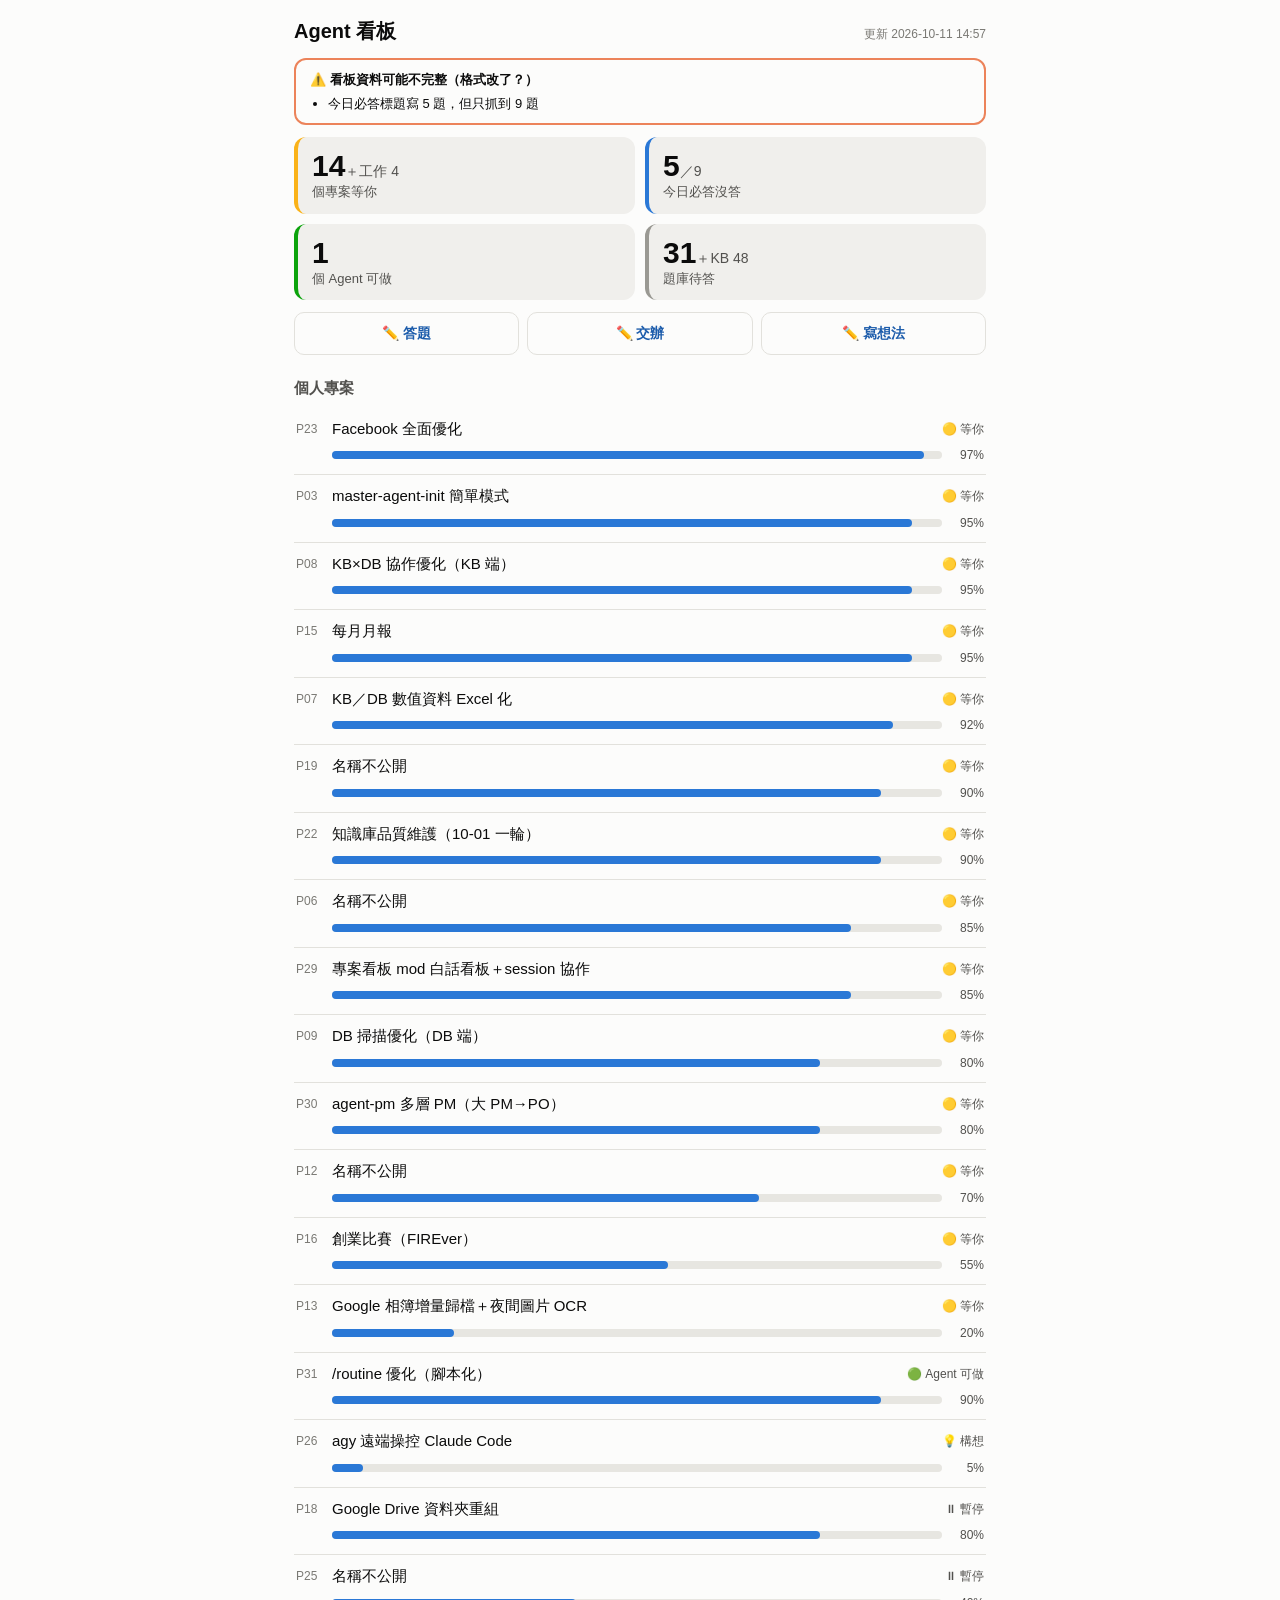
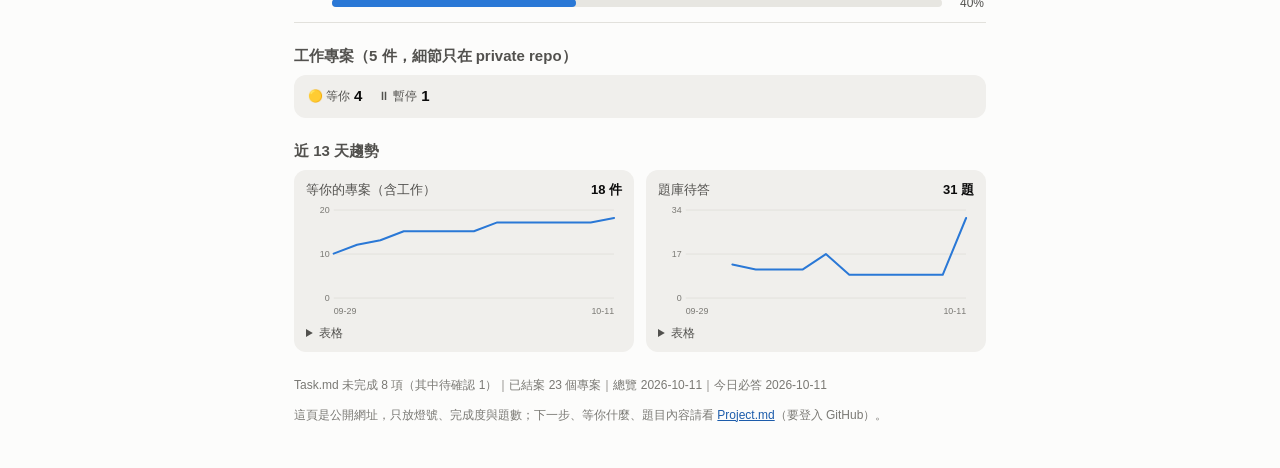
==== index.html @ 9bf0b01f "update 2026-10-11T06:57:18Z" ====
<!doctype html>
<html lang="zh-Hant">
<head>
<meta charset="utf-8">
<meta name="viewport" content="width=device-width, initial-scale=1, viewport-fit=cover">
<meta name="robots" content="noindex, nofollow, noarchive">
<meta name="theme-color" content="#fcfcfb" media="(prefers-color-scheme: light)">
<meta name="theme-color" content="#1a1a19" media="(prefers-color-scheme: dark)">
<meta name="apple-mobile-web-app-capable" content="yes">
<title>Agent 看板</title>
<style>
.viz-root{color-scheme:light;--surface-1:#fcfcfb;--surface-2:#f0efec;--line:#e2e1dc;--text-primary:#0b0b0b;--text-secondary:#52514e;--text-muted:#7a7974;
--series-1:#2a78d6;--track:#e7e6e1;--good:#0ca30c;--warning:#fab219;--serious:#ec835a;--neutral:#9a9993;--link:#1c5cab}
@media (prefers-color-scheme: dark){.viz-root{color-scheme:dark;--surface-1:#1a1a19;--surface-2:#262624;--line:#383835;--text-primary:#ffffff;--text-secondary:#c3c2b7;--text-muted:#9a998f;
--series-1:#3987e5;--track:#383835;--neutral:#8a8983;--link:#86b6ef}}
*{box-sizing:border-box}
body{margin:0;background:var(--surface-1);color:var(--text-primary);font:15px/1.5 -apple-system,"PingFang TC","Noto Sans TC","Microsoft JhengHei",sans-serif}
main{max-width:720px;margin:0 auto;padding:16px 14px calc(32px + env(safe-area-inset-bottom))}
header{display:flex;justify-content:space-between;align-items:baseline;gap:8px}
h1{font-size:20px;margin:0} h2{font-size:15px;color:var(--text-secondary);margin:22px 0 8px;font-weight:600}
.muted{color:var(--text-muted)} .small{font-size:12px}
.tiles{display:grid;grid-template-columns:repeat(2,1fr);gap:10px;margin-top:12px}
.tile{display:block;text-decoration:none;color:inherit;background:var(--surface-2);border-radius:12px;padding:12px 14px;border-left:4px solid var(--neutral)}
.tile.wait{border-left-color:var(--warning)} .tile.agent{border-left-color:var(--good)} .tile.q{border-left-color:var(--series-1)}
.big{font-size:30px;font-weight:700;line-height:1.1;font-variant-numeric:tabular-nums} .big small{font-size:14px;font-weight:500;color:var(--text-secondary)}
.lbl{font-size:13px;color:var(--text-secondary)}
.actions{display:grid;grid-template-columns:repeat(3,1fr);gap:8px;margin-top:12px}
.actions a{text-align:center;padding:10px 4px;border-radius:10px;border:1px solid var(--line);color:var(--link);text-decoration:none;font-size:14px;font-weight:600}
ul{list-style:none;margin:0;padding:0}
.proj{padding:10px 2px;border-bottom:1px solid var(--line)}
.head{display:flex;align-items:center;gap:8px}
.pid{font-size:12px;color:var(--text-muted);font-variant-numeric:tabular-nums;min-width:28px}
.name{flex:1;min-width:0;overflow:hidden;text-overflow:ellipsis;white-space:nowrap}
.chip{display:inline-flex;align-items:center;gap:3px;font-size:12px;color:var(--text-secondary);white-space:nowrap}
.chip i{font-style:normal}
.meter{display:flex;align-items:center;gap:8px;margin:6px 0 0 36px}
.bar{flex:1;height:8px;background:var(--track);border-radius:4px;overflow:hidden}
.bar span{display:block;height:100%;background:var(--series-1);border-radius:0 4px 4px 0}
.pct{font-size:12px;color:var(--text-secondary);min-width:34px;text-align:right;font-variant-numeric:tabular-nums}
.work{display:flex;flex-wrap:wrap;align-items:center;gap:6px 4px;background:var(--surface-2);border-radius:12px;padding:10px 14px}
.work .cnt{font-weight:700;margin-right:12px}
.charts{display:grid;grid-template-columns:1fr;gap:12px}
@media (min-width:600px){.charts{grid-template-columns:1fr 1fr}}
.chart{margin:0;background:var(--surface-2);border-radius:12px;padding:10px 12px}
.chart figcaption{font-size:13px;color:var(--text-secondary);display:flex;justify-content:space-between}
.chart figcaption b{color:var(--text-primary);font-variant-numeric:tabular-nums}
.plot{position:relative} svg{width:100%;height:120px;display:block;touch-action:pan-y}
.grid{stroke:var(--line);stroke-width:1;vector-effect:non-scaling-stroke}
.axis{fill:var(--text-muted);font-size:9px}
.line{fill:none;stroke:var(--series-1);stroke-width:2;stroke-linejoin:round;stroke-linecap:round;vector-effect:non-scaling-stroke}
.dot1{fill:var(--series-1)}
.cross{stroke:var(--text-muted);stroke-width:1;stroke-dasharray:2 2;vector-effect:non-scaling-stroke}
.hover{fill:var(--series-1);stroke:var(--surface-2);stroke-width:2}
.hit{fill:transparent}
.tip{position:absolute;top:0;transform:translateX(-50%);background:var(--text-primary);color:var(--surface-1);font-size:12px;padding:2px 8px;border-radius:6px;pointer-events:none;white-space:nowrap}
details{margin-top:4px;font-size:12px;color:var(--text-secondary)} table{border-collapse:collapse;margin-top:4px} td,th{padding:1px 10px 1px 0;text-align:left}
.warn{margin-top:12px;padding:10px 14px;border-radius:12px;border:2px solid var(--serious);font-size:13px}
.warn ul{margin:4px 0 0;padding-left:18px;list-style:disc}
footer{margin-top:24px;font-size:12px;color:var(--text-muted)}
footer a{color:var(--link)}
</style>
</head>
<body class="viz-root">
<main>
<header><h1>Agent 看板</h1><span class="muted small">更新 2026-10-11 14:57</span></header>

<div class="warn" role="alert"><b>⚠️ 看板資料可能不完整（格式改了？）</b><ul><li>今日必答標題寫 5 題，但只抓到 9 題</li></ul></div>
<div class="tiles"><a class="tile wait" href="https://github.com/birdiebir/personal-agent-mobile-sync/blob/main/Project.md"><div class="big">14<small>＋工作 4</small></div><div class="lbl">個專案等你</div></a><a class="tile q" href="https://github.com/birdiebir/personal-agent-mobile-sync/edit/main/Questions.md"><div class="big">5<small>／9</small></div><div class="lbl">今日必答沒答</div></a><a class="tile agent" href="https://github.com/birdiebir/personal-agent-mobile-sync/blob/main/Project.md"><div class="big">1</div><div class="lbl">個 Agent 可做</div></a><a class="tile n" href="https://github.com/birdiebir/personal-agent-mobile-sync/blob/main/Questions.md"><div class="big">31<small>＋KB 48</small></div><div class="lbl">題庫待答</div></a></div>

<div class="actions">
  <a href="https://github.com/birdiebir/personal-agent-mobile-sync/edit/main/Questions.md">✏️ 答題</a>
  <a href="https://github.com/birdiebir/personal-agent-mobile-sync/edit/main/Task.md">✏️ 交辦</a>
  <a href="https://github.com/birdiebir/personal-agent-mobile-sync/edit/main/Project.md">✏️ 寫想法</a>
</div>

<section>
<h2>個人專案</h2>
<ul><li class="proj wait"><div class="head"><span class="pid">P23</span><span class="name">Facebook 全面優化</span><span class="chip wait"><i aria-hidden="true">🟡</i>等你</span></div><div class="meter"><div class="bar" role="img" aria-label="完成度 97%"><span style="width:97%"></span></div><div class="pct">97%</div></div></li><li class="proj wait"><div class="head"><span class="pid">P03</span><span class="name">master-agent-init 簡單模式</span><span class="chip wait"><i aria-hidden="true">🟡</i>等你</span></div><div class="meter"><div class="bar" role="img" aria-label="完成度 95%"><span style="width:95%"></span></div><div class="pct">95%</div></div></li><li class="proj wait"><div class="head"><span class="pid">P08</span><span class="name">KB×DB 協作優化（KB 端）</span><span class="chip wait"><i aria-hidden="true">🟡</i>等你</span></div><div class="meter"><div class="bar" role="img" aria-label="完成度 95%"><span style="width:95%"></span></div><div class="pct">95%</div></div></li><li class="proj wait"><div class="head"><span class="pid">P15</span><span class="name">每月月報</span><span class="chip wait"><i aria-hidden="true">🟡</i>等你</span></div><div class="meter"><div class="bar" role="img" aria-label="完成度 95%"><span style="width:95%"></span></div><div class="pct">95%</div></div></li><li class="proj wait"><div class="head"><span class="pid">P07</span><span class="name">KB／DB 數值資料 Excel 化</span><span class="chip wait"><i aria-hidden="true">🟡</i>等你</span></div><div class="meter"><div class="bar" role="img" aria-label="完成度 92%"><span style="width:92%"></span></div><div class="pct">92%</div></div></li><li class="proj wait"><div class="head"><span class="pid">P19</span><span class="name">名稱不公開</span><span class="chip wait"><i aria-hidden="true">🟡</i>等你</span></div><div class="meter"><div class="bar" role="img" aria-label="完成度 90%"><span style="width:90%"></span></div><div class="pct">90%</div></div></li><li class="proj wait"><div class="head"><span class="pid">P22</span><span class="name">知識庫品質維護（10-01 一輪）</span><span class="chip wait"><i aria-hidden="true">🟡</i>等你</span></div><div class="meter"><div class="bar" role="img" aria-label="完成度 90%"><span style="width:90%"></span></div><div class="pct">90%</div></div></li><li class="proj wait"><div class="head"><span class="pid">P06</span><span class="name">名稱不公開</span><span class="chip wait"><i aria-hidden="true">🟡</i>等你</span></div><div class="meter"><div class="bar" role="img" aria-label="完成度 85%"><span style="width:85%"></span></div><div class="pct">85%</div></div></li><li class="proj wait"><div class="head"><span class="pid">P29</span><span class="name">專案看板 mod 白話看板＋session 協作</span><span class="chip wait"><i aria-hidden="true">🟡</i>等你</span></div><div class="meter"><div class="bar" role="img" aria-label="完成度 85%"><span style="width:85%"></span></div><div class="pct">85%</div></div></li><li class="proj wait"><div class="head"><span class="pid">P09</span><span class="name">DB 掃描優化（DB 端）</span><span class="chip wait"><i aria-hidden="true">🟡</i>等你</span></div><div class="meter"><div class="bar" role="img" aria-label="完成度 80%"><span style="width:80%"></span></div><div class="pct">80%</div></div></li><li class="proj wait"><div class="head"><span class="pid">P30</span><span class="name">agent-pm 多層 PM（大 PM→PO）</span><span class="chip wait"><i aria-hidden="true">🟡</i>等你</span></div><div class="meter"><div class="bar" role="img" aria-label="完成度 80%"><span style="width:80%"></span></div><div class="pct">80%</div></div></li><li class="proj wait"><div class="head"><span class="pid">P12</span><span class="name">名稱不公開</span><span class="chip wait"><i aria-hidden="true">🟡</i>等你</span></div><div class="meter"><div class="bar" role="img" aria-label="完成度 70%"><span style="width:70%"></span></div><div class="pct">70%</div></div></li><li class="proj wait"><div class="head"><span class="pid">P16</span><span class="name">創業比賽（FIREver）</span><span class="chip wait"><i aria-hidden="true">🟡</i>等你</span></div><div class="meter"><div class="bar" role="img" aria-label="完成度 55%"><span style="width:55%"></span></div><div class="pct">55%</div></div></li><li class="proj wait"><div class="head"><span class="pid">P13</span><span class="name">Google 相簿增量歸檔＋夜間圖片 OCR</span><span class="chip wait"><i aria-hidden="true">🟡</i>等你</span></div><div class="meter"><div class="bar" role="img" aria-label="完成度 20%"><span style="width:20%"></span></div><div class="pct">20%</div></div></li><li class="proj agent"><div class="head"><span class="pid">P31</span><span class="name">/routine 優化（腳本化）</span><span class="chip agent"><i aria-hidden="true">🟢</i>Agent 可做</span></div><div class="meter"><div class="bar" role="img" aria-label="完成度 90%"><span style="width:90%"></span></div><div class="pct">90%</div></div></li><li class="proj idea"><div class="head"><span class="pid">P26</span><span class="name">agy 遠端操控 Claude Code</span><span class="chip idea"><i aria-hidden="true">💡</i>構想</span></div><div class="meter"><div class="bar" role="img" aria-label="完成度 5%"><span style="width:5%"></span></div><div class="pct">5%</div></div></li><li class="proj pause"><div class="head"><span class="pid">P18</span><span class="name">Google Drive 資料夾重組</span><span class="chip pause"><i aria-hidden="true">⏸</i>暫停</span></div><div class="meter"><div class="bar" role="img" aria-label="完成度 80%"><span style="width:80%"></span></div><div class="pct">80%</div></div></li><li class="proj pause"><div class="head"><span class="pid">P25</span><span class="name">名稱不公開</span><span class="chip pause"><i aria-hidden="true">⏸</i>暫停</span></div><div class="meter"><div class="bar" role="img" aria-label="完成度 40%"><span style="width:40%"></span></div><div class="pct">40%</div></div></li></ul>
</section>

<section>
<h2>工作專案（5 件，細節只在 private repo）</h2>
<div class="work"><span class="chip wait"><i aria-hidden="true">🟡</i>等你</span><span class="cnt">4</span><span class="chip pause"><i aria-hidden="true">⏸</i>暫停</span><span class="cnt">1</span></div>
</section>

<section><h2>近 13 天趨勢</h2><div class="charts"><figure class="chart" id="t-wait">
  <figcaption>等你的專案（含工作）<b>18 件</b></figcaption>
  <div class="plot">
    <svg viewBox="0 0 320 120" preserveAspectRatio="none" data-points='[{&quot;d&quot;: &quot;09-29&quot;, &quot;v&quot;: 10}, {&quot;d&quot;: &quot;09-30&quot;, &quot;v&quot;: 12}, {&quot;d&quot;: &quot;10-01&quot;, &quot;v&quot;: 13}, {&quot;d&quot;: &quot;10-02&quot;, &quot;v&quot;: 15}, {&quot;d&quot;: &quot;10-03&quot;, &quot;v&quot;: 15}, {&quot;d&quot;: &quot;10-04&quot;, &quot;v&quot;: 15}, {&quot;d&quot;: &quot;10-05&quot;, &quot;v&quot;: 15}, {&quot;d&quot;: &quot;10-06&quot;, &quot;v&quot;: 17}, {&quot;d&quot;: &quot;10-07&quot;, &quot;v&quot;: 17}, {&quot;d&quot;: &quot;10-08&quot;, &quot;v&quot;: 17}, {&quot;d&quot;: &quot;10-09&quot;, &quot;v&quot;: 17}, {&quot;d&quot;: &quot;10-10&quot;, &quot;v&quot;: 17}, {&quot;d&quot;: &quot;10-11&quot;, &quot;v&quot;: 18}]'
         data-x0="28" data-x1="312" data-yt="10" data-yb="98" data-ymax="19.8" data-unit=" 件">
      <line class="grid" x1="28" x2="312" y1="98.0" y2="98.0"/><text class="axis" x="24" y="101.0" text-anchor="end">0</text><line class="grid" x1="28" x2="312" y1="54.0" y2="54.0"/><text class="axis" x="24" y="57.0" text-anchor="end">10</text><line class="grid" x1="28" x2="312" y1="10.0" y2="10.0"/><text class="axis" x="24" y="13.0" text-anchor="end">20</text><text class="axis" x="28" y="114">09-29</text><text class="axis" x="312" y="114" text-anchor="end">10-11</text><polyline class="line" points="28.0,53.6 51.7,44.7 75.3,40.2 99.0,31.3 122.7,31.3 146.3,31.3 170.0,31.3 193.7,22.4 217.3,22.4 241.0,22.4 264.7,22.4 288.3,22.4 312.0,18.0"/>
      <line class="cross" y1="10" y2="98" x1="-9" x2="-9"/>
      <circle class="hover" r="4" cx="-9" cy="-9"/>
      <rect class="hit" x="0" y="0" width="320" height="120"/>
    </svg>
    <div class="tip" hidden></div>
  </div>
  <details><summary>表格</summary><table><tr><th>日期</th><th>等你的專案（含工作）</th></tr><tr><td>09-29</td><td>10</td></tr><tr><td>09-30</td><td>12</td></tr><tr><td>10-01</td><td>13</td></tr><tr><td>10-02</td><td>15</td></tr><tr><td>10-03</td><td>15</td></tr><tr><td>10-04</td><td>15</td></tr><tr><td>10-05</td><td>15</td></tr><tr><td>10-06</td><td>17</td></tr><tr><td>10-07</td><td>17</td></tr><tr><td>10-08</td><td>17</td></tr><tr><td>10-09</td><td>17</td></tr><tr><td>10-10</td><td>17</td></tr><tr><td>10-11</td><td>18</td></tr></table></details>
</figure><figure class="chart" id="t-bank">
  <figcaption>題庫待答<b>31 題</b></figcaption>
  <div class="plot">
    <svg viewBox="0 0 320 120" preserveAspectRatio="none" data-points='[{&quot;d&quot;: &quot;09-29&quot;, &quot;v&quot;: null}, {&quot;d&quot;: &quot;09-30&quot;, &quot;v&quot;: null}, {&quot;d&quot;: &quot;10-01&quot;, &quot;v&quot;: 13}, {&quot;d&quot;: &quot;10-02&quot;, &quot;v&quot;: 11}, {&quot;d&quot;: &quot;10-03&quot;, &quot;v&quot;: 11}, {&quot;d&quot;: &quot;10-04&quot;, &quot;v&quot;: 11}, {&quot;d&quot;: &quot;10-05&quot;, &quot;v&quot;: 17}, {&quot;d&quot;: &quot;10-06&quot;, &quot;v&quot;: 9}, {&quot;d&quot;: &quot;10-07&quot;, &quot;v&quot;: 9}, {&quot;d&quot;: &quot;10-08&quot;, &quot;v&quot;: 9}, {&quot;d&quot;: &quot;10-09&quot;, &quot;v&quot;: 9}, {&quot;d&quot;: &quot;10-10&quot;, &quot;v&quot;: 9}, {&quot;d&quot;: &quot;10-11&quot;, &quot;v&quot;: 31}]'
         data-x0="28" data-x1="312" data-yt="10" data-yb="98" data-ymax="34.1" data-unit=" 題">
      <line class="grid" x1="28" x2="312" y1="98.0" y2="98.0"/><text class="axis" x="24" y="101.0" text-anchor="end">0</text><line class="grid" x1="28" x2="312" y1="54.0" y2="54.0"/><text class="axis" x="24" y="57.0" text-anchor="end">17</text><line class="grid" x1="28" x2="312" y1="10.0" y2="10.0"/><text class="axis" x="24" y="13.0" text-anchor="end">34</text><text class="axis" x="28" y="114">09-29</text><text class="axis" x="312" y="114" text-anchor="end">10-11</text><polyline class="line" points="75.3,64.5 99.0,69.6 122.7,69.6 146.3,69.6 170.0,54.1 193.7,74.8 217.3,74.8 241.0,74.8 264.7,74.8 288.3,74.8 312.0,18.0"/>
      <line class="cross" y1="10" y2="98" x1="-9" x2="-9"/>
      <circle class="hover" r="4" cx="-9" cy="-9"/>
      <rect class="hit" x="0" y="0" width="320" height="120"/>
    </svg>
    <div class="tip" hidden></div>
  </div>
  <details><summary>表格</summary><table><tr><th>日期</th><th>題庫待答</th></tr><tr><td>10-01</td><td>13</td></tr><tr><td>10-02</td><td>11</td></tr><tr><td>10-03</td><td>11</td></tr><tr><td>10-04</td><td>11</td></tr><tr><td>10-05</td><td>17</td></tr><tr><td>10-06</td><td>9</td></tr><tr><td>10-07</td><td>9</td></tr><tr><td>10-08</td><td>9</td></tr><tr><td>10-09</td><td>9</td></tr><tr><td>10-10</td><td>9</td></tr><tr><td>10-11</td><td>31</td></tr></table></details>
</figure></div></section>

<footer>
<p>Task.md 未完成 8 項（其中待確認 1）｜已結案 23 個專案｜總覽 2026-10-11｜今日必答 2026-10-11</p>
<p>這頁是公開網址，只放燈號、完成度與題數；下一步、等你什麼、題目內容請看 <a href="https://github.com/birdiebir/personal-agent-mobile-sync/blob/main/Project.md">Project.md</a>（要登入 GitHub）。</p>
</footer>
</main>
<script>
document.querySelectorAll('.chart svg').forEach(function(svg){
  var pts=JSON.parse(svg.dataset.points), x0=+svg.dataset.x0, x1=+svg.dataset.x1, yt=+svg.dataset.yt, yb=+svg.dataset.yb, ymax=+svg.dataset.ymax, unit=svg.dataset.unit;
  var cross=svg.querySelector('.cross'), dot=svg.querySelector('.hover'), tip=svg.parentNode.querySelector('.tip');
  function show(ev){
    var r=svg.getBoundingClientRect(), vx=(ev.clientX-r.left)/r.width*320;
    var i=Math.round((vx-x0)/(x1-x0)*(pts.length-1)); i=Math.max(0,Math.min(pts.length-1,i));
    var p=pts[i], cx=x0+(x1-x0)*i/(pts.length-1);
    cross.setAttribute('x1',cx); cross.setAttribute('x2',cx);
    if(p.v===null){dot.setAttribute('cx',-9); tip.textContent=p.d+'：無資料';}
    else{dot.setAttribute('cx',cx); dot.setAttribute('cy',yt+(yb-yt)*(1-p.v/ymax)); tip.textContent=p.d+'：'+p.v+unit;}
    tip.hidden=false; tip.style.left=(cx/320*r.width)+'px';
  }
  function hide(){cross.setAttribute('x1',-9);cross.setAttribute('x2',-9);dot.setAttribute('cx',-9);tip.hidden=true;}
  svg.addEventListener('pointermove',show); svg.addEventListener('pointerdown',show); svg.addEventListener('pointerleave',hide);
});
</script>
</body>
</html>
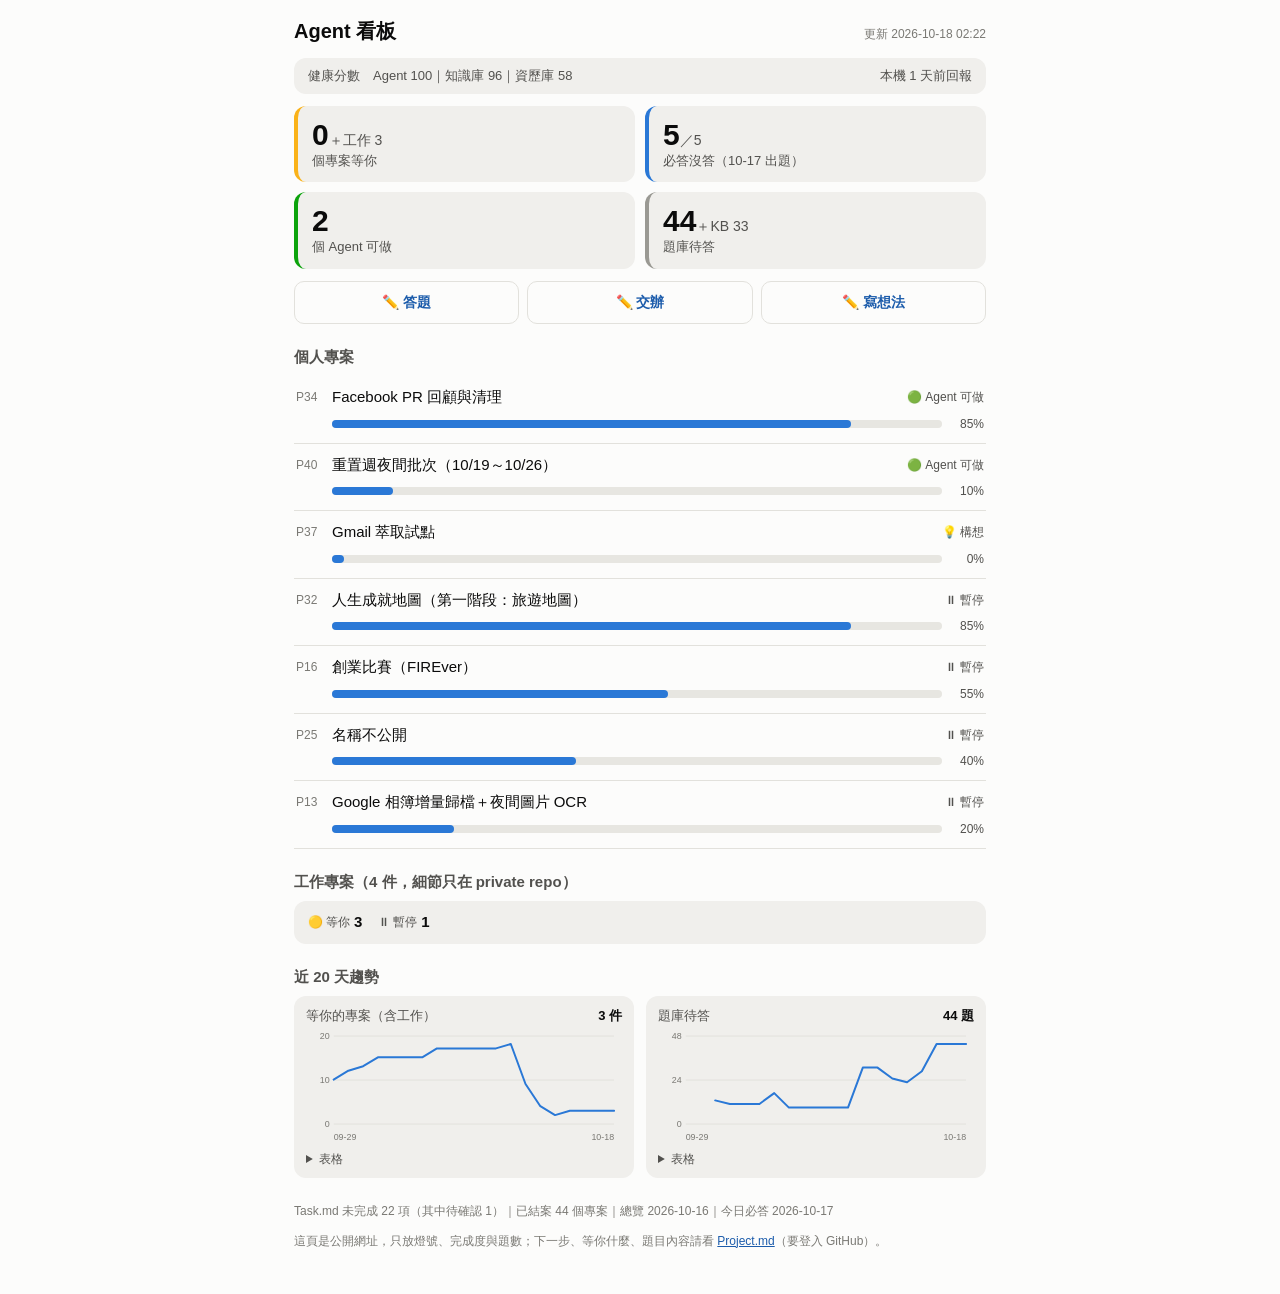
==== commit 6558e8e9: "update 2026-10-17T18:22:45Z" ====
--- a/index.html
+++ b/index.html
@@ -56,16 +56,19 @@
 details{margin-top:4px;font-size:12px;color:var(--text-secondary)} table{border-collapse:collapse;margin-top:4px} td,th{padding:1px 10px 1px 0;text-align:left}
 .warn{margin-top:12px;padding:10px 14px;border-radius:12px;border:2px solid var(--serious);font-size:13px}
 .warn ul{margin:4px 0 0;padding-left:18px;list-style:disc}
+.health{display:flex;flex-wrap:wrap;justify-content:space-between;gap:4px 12px;margin-top:12px;padding:8px 14px;border-radius:12px;background:var(--surface-2);font-size:13px;color:var(--text-secondary)}
+.health .hb-warn{color:var(--serious);font-weight:600}
 footer{margin-top:24px;font-size:12px;color:var(--text-muted)}
 footer a{color:var(--link)}
 </style>
 </head>
 <body class="viz-root">
 <main>
-<header><h1>Agent 看板</h1><span class="muted small">更新 2026-10-11 14:57</span></header>
+<header><h1>Agent 看板</h1><span class="muted small">更新 2026-10-18 02:22</span></header>
 
-<div class="warn" role="alert"><b>⚠️ 看板資料可能不完整（格式改了？）</b><ul><li>今日必答標題寫 5 題，但只抓到 9 題</li></ul></div>
-<div class="tiles"><a class="tile wait" href="https://github.com/birdiebir/personal-agent-mobile-sync/blob/main/Project.md"><div class="big">14<small>＋工作 4</small></div><div class="lbl">個專案等你</div></a><a class="tile q" href="https://github.com/birdiebir/personal-agent-mobile-sync/edit/main/Questions.md"><div class="big">5<small>／9</small></div><div class="lbl">今日必答沒答</div></a><a class="tile agent" href="https://github.com/birdiebir/personal-agent-mobile-sync/blob/main/Project.md"><div class="big">1</div><div class="lbl">個 Agent 可做</div></a><a class="tile n" href="https://github.com/birdiebir/personal-agent-mobile-sync/blob/main/Questions.md"><div class="big">31<small>＋KB 48</small></div><div class="lbl">題庫待答</div></a></div>
+
+<div class="health"><span>健康分數　Agent 100｜知識庫 96｜資歷庫 58</span><span class="hb">本機 1 天前回報</span></div>
+<div class="tiles"><a class="tile wait" href="https://github.com/birdiebir/personal-agent-mobile-sync/blob/main/Project.md"><div class="big">0<small>＋工作 3</small></div><div class="lbl">個專案等你</div></a><a class="tile q" href="https://github.com/birdiebir/personal-agent-mobile-sync/edit/main/Questions.md"><div class="big">5<small>／5</small></div><div class="lbl">必答沒答（10-17 出題）</div></a><a class="tile agent" href="https://github.com/birdiebir/personal-agent-mobile-sync/blob/main/Project.md"><div class="big">2</div><div class="lbl">個 Agent 可做</div></a><a class="tile n" href="https://github.com/birdiebir/personal-agent-mobile-sync/blob/main/Questions.md"><div class="big">44<small>＋KB 33</small></div><div class="lbl">題庫待答</div></a></div>
 
 <div class="actions">
   <a href="https://github.com/birdiebir/personal-agent-mobile-sync/edit/main/Questions.md">✏️ 答題</a>
@@ -75,44 +78,44 @@
 
 <section>
 <h2>個人專案</h2>
-<ul><li class="proj wait"><div class="head"><span class="pid">P23</span><span class="name">Facebook 全面優化</span><span class="chip wait"><i aria-hidden="true">🟡</i>等你</span></div><div class="meter"><div class="bar" role="img" aria-label="完成度 97%"><span style="width:97%"></span></div><div class="pct">97%</div></div></li><li class="proj wait"><div class="head"><span class="pid">P03</span><span class="name">master-agent-init 簡單模式</span><span class="chip wait"><i aria-hidden="true">🟡</i>等你</span></div><div class="meter"><div class="bar" role="img" aria-label="完成度 95%"><span style="width:95%"></span></div><div class="pct">95%</div></div></li><li class="proj wait"><div class="head"><span class="pid">P08</span><span class="name">KB×DB 協作優化（KB 端）</span><span class="chip wait"><i aria-hidden="true">🟡</i>等你</span></div><div class="meter"><div class="bar" role="img" aria-label="完成度 95%"><span style="width:95%"></span></div><div class="pct">95%</div></div></li><li class="proj wait"><div class="head"><span class="pid">P15</span><span class="name">每月月報</span><span class="chip wait"><i aria-hidden="true">🟡</i>等你</span></div><div class="meter"><div class="bar" role="img" aria-label="完成度 95%"><span style="width:95%"></span></div><div class="pct">95%</div></div></li><li class="proj wait"><div class="head"><span class="pid">P07</span><span class="name">KB／DB 數值資料 Excel 化</span><span class="chip wait"><i aria-hidden="true">🟡</i>等你</span></div><div class="meter"><div class="bar" role="img" aria-label="完成度 92%"><span style="width:92%"></span></div><div class="pct">92%</div></div></li><li class="proj wait"><div class="head"><span class="pid">P19</span><span class="name">名稱不公開</span><span class="chip wait"><i aria-hidden="true">🟡</i>等你</span></div><div class="meter"><div class="bar" role="img" aria-label="完成度 90%"><span style="width:90%"></span></div><div class="pct">90%</div></div></li><li class="proj wait"><div class="head"><span class="pid">P22</span><span class="name">知識庫品質維護（10-01 一輪）</span><span class="chip wait"><i aria-hidden="true">🟡</i>等你</span></div><div class="meter"><div class="bar" role="img" aria-label="完成度 90%"><span style="width:90%"></span></div><div class="pct">90%</div></div></li><li class="proj wait"><div class="head"><span class="pid">P06</span><span class="name">名稱不公開</span><span class="chip wait"><i aria-hidden="true">🟡</i>等你</span></div><div class="meter"><div class="bar" role="img" aria-label="完成度 85%"><span style="width:85%"></span></div><div class="pct">85%</div></div></li><li class="proj wait"><div class="head"><span class="pid">P29</span><span class="name">專案看板 mod 白話看板＋session 協作</span><span class="chip wait"><i aria-hidden="true">🟡</i>等你</span></div><div class="meter"><div class="bar" role="img" aria-label="完成度 85%"><span style="width:85%"></span></div><div class="pct">85%</div></div></li><li class="proj wait"><div class="head"><span class="pid">P09</span><span class="name">DB 掃描優化（DB 端）</span><span class="chip wait"><i aria-hidden="true">🟡</i>等你</span></div><div class="meter"><div class="bar" role="img" aria-label="完成度 80%"><span style="width:80%"></span></div><div class="pct">80%</div></div></li><li class="proj wait"><div class="head"><span class="pid">P30</span><span class="name">agent-pm 多層 PM（大 PM→PO）</span><span class="chip wait"><i aria-hidden="true">🟡</i>等你</span></div><div class="meter"><div class="bar" role="img" aria-label="完成度 80%"><span style="width:80%"></span></div><div class="pct">80%</div></div></li><li class="proj wait"><div class="head"><span class="pid">P12</span><span class="name">名稱不公開</span><span class="chip wait"><i aria-hidden="true">🟡</i>等你</span></div><div class="meter"><div class="bar" role="img" aria-label="完成度 70%"><span style="width:70%"></span></div><div class="pct">70%</div></div></li><li class="proj wait"><div class="head"><span class="pid">P16</span><span class="name">創業比賽（FIREver）</span><span class="chip wait"><i aria-hidden="true">🟡</i>等你</span></div><div class="meter"><div class="bar" role="img" aria-label="完成度 55%"><span style="width:55%"></span></div><div class="pct">55%</div></div></li><li class="proj wait"><div class="head"><span class="pid">P13</span><span class="name">Google 相簿增量歸檔＋夜間圖片 OCR</span><span class="chip wait"><i aria-hidden="true">🟡</i>等你</span></div><div class="meter"><div class="bar" role="img" aria-label="完成度 20%"><span style="width:20%"></span></div><div class="pct">20%</div></div></li><li class="proj agent"><div class="head"><span class="pid">P31</span><span class="name">/routine 優化（腳本化）</span><span class="chip agent"><i aria-hidden="true">🟢</i>Agent 可做</span></div><div class="meter"><div class="bar" role="img" aria-label="完成度 90%"><span style="width:90%"></span></div><div class="pct">90%</div></div></li><li class="proj idea"><div class="head"><span class="pid">P26</span><span class="name">agy 遠端操控 Claude Code</span><span class="chip idea"><i aria-hidden="true">💡</i>構想</span></div><div class="meter"><div class="bar" role="img" aria-label="完成度 5%"><span style="width:5%"></span></div><div class="pct">5%</div></div></li><li class="proj pause"><div class="head"><span class="pid">P18</span><span class="name">Google Drive 資料夾重組</span><span class="chip pause"><i aria-hidden="true">⏸</i>暫停</span></div><div class="meter"><div class="bar" role="img" aria-label="完成度 80%"><span style="width:80%"></span></div><div class="pct">80%</div></div></li><li class="proj pause"><div class="head"><span class="pid">P25</span><span class="name">名稱不公開</span><span class="chip pause"><i aria-hidden="true">⏸</i>暫停</span></div><div class="meter"><div class="bar" role="img" aria-label="完成度 40%"><span style="width:40%"></span></div><div class="pct">40%</div></div></li></ul>
+<ul><li class="proj agent"><div class="head"><span class="pid">P34</span><span class="name">Facebook PR 回顧與清理</span><span class="chip agent"><i aria-hidden="true">🟢</i>Agent 可做</span></div><div class="meter"><div class="bar" role="img" aria-label="完成度 85%"><span style="width:85%"></span></div><div class="pct">85%</div></div></li><li class="proj agent"><div class="head"><span class="pid">P40</span><span class="name">重置週夜間批次（10/19～10/26）</span><span class="chip agent"><i aria-hidden="true">🟢</i>Agent 可做</span></div><div class="meter"><div class="bar" role="img" aria-label="完成度 10%"><span style="width:10%"></span></div><div class="pct">10%</div></div></li><li class="proj idea"><div class="head"><span class="pid">P37</span><span class="name">Gmail 萃取試點</span><span class="chip idea"><i aria-hidden="true">💡</i>構想</span></div><div class="meter"><div class="bar" role="img" aria-label="完成度 0%"><span style="width:2%"></span></div><div class="pct">0%</div></div></li><li class="proj pause"><div class="head"><span class="pid">P32</span><span class="name">人生成就地圖（第一階段：旅遊地圖）</span><span class="chip pause"><i aria-hidden="true">⏸</i>暫停</span></div><div class="meter"><div class="bar" role="img" aria-label="完成度 85%"><span style="width:85%"></span></div><div class="pct">85%</div></div></li><li class="proj pause"><div class="head"><span class="pid">P16</span><span class="name">創業比賽（FIREver）</span><span class="chip pause"><i aria-hidden="true">⏸</i>暫停</span></div><div class="meter"><div class="bar" role="img" aria-label="完成度 55%"><span style="width:55%"></span></div><div class="pct">55%</div></div></li><li class="proj pause"><div class="head"><span class="pid">P25</span><span class="name">名稱不公開</span><span class="chip pause"><i aria-hidden="true">⏸</i>暫停</span></div><div class="meter"><div class="bar" role="img" aria-label="完成度 40%"><span style="width:40%"></span></div><div class="pct">40%</div></div></li><li class="proj pause"><div class="head"><span class="pid">P13</span><span class="name">Google 相簿增量歸檔＋夜間圖片 OCR</span><span class="chip pause"><i aria-hidden="true">⏸</i>暫停</span></div><div class="meter"><div class="bar" role="img" aria-label="完成度 20%"><span style="width:20%"></span></div><div class="pct">20%</div></div></li></ul>
 </section>
 
 <section>
-<h2>工作專案（5 件，細節只在 private repo）</h2>
-<div class="work"><span class="chip wait"><i aria-hidden="true">🟡</i>等你</span><span class="cnt">4</span><span class="chip pause"><i aria-hidden="true">⏸</i>暫停</span><span class="cnt">1</span></div>
+<h2>工作專案（4 件，細節只在 private repo）</h2>
+<div class="work"><span class="chip wait"><i aria-hidden="true">🟡</i>等你</span><span class="cnt">3</span><span class="chip pause"><i aria-hidden="true">⏸</i>暫停</span><span class="cnt">1</span></div>
 </section>
 
-<section><h2>近 13 天趨勢</h2><div class="charts"><figure class="chart" id="t-wait">
-  <figcaption>等你的專案（含工作）<b>18 件</b></figcaption>
+<section><h2>近 20 天趨勢</h2><div class="charts"><figure class="chart" id="t-wait">
+  <figcaption>等你的專案（含工作）<b>3 件</b></figcaption>
   <div class="plot">
-    <svg viewBox="0 0 320 120" preserveAspectRatio="none" data-points='[{&quot;d&quot;: &quot;09-29&quot;, &quot;v&quot;: 10}, {&quot;d&quot;: &quot;09-30&quot;, &quot;v&quot;: 12}, {&quot;d&quot;: &quot;10-01&quot;, &quot;v&quot;: 13}, {&quot;d&quot;: &quot;10-02&quot;, &quot;v&quot;: 15}, {&quot;d&quot;: &quot;10-03&quot;, &quot;v&quot;: 15}, {&quot;d&quot;: &quot;10-04&quot;, &quot;v&quot;: 15}, {&quot;d&quot;: &quot;10-05&quot;, &quot;v&quot;: 15}, {&quot;d&quot;: &quot;10-06&quot;, &quot;v&quot;: 17}, {&quot;d&quot;: &quot;10-07&quot;, &quot;v&quot;: 17}, {&quot;d&quot;: &quot;10-08&quot;, &quot;v&quot;: 17}, {&quot;d&quot;: &quot;10-09&quot;, &quot;v&quot;: 17}, {&quot;d&quot;: &quot;10-10&quot;, &quot;v&quot;: 17}, {&quot;d&quot;: &quot;10-11&quot;, &quot;v&quot;: 18}]'
+    <svg viewBox="0 0 320 120" preserveAspectRatio="none" data-points='[{&quot;d&quot;: &quot;09-29&quot;, &quot;v&quot;: 10}, {&quot;d&quot;: &quot;09-30&quot;, &quot;v&quot;: 12}, {&quot;d&quot;: &quot;10-01&quot;, &quot;v&quot;: 13}, {&quot;d&quot;: &quot;10-02&quot;, &quot;v&quot;: 15}, {&quot;d&quot;: &quot;10-03&quot;, &quot;v&quot;: 15}, {&quot;d&quot;: &quot;10-04&quot;, &quot;v&quot;: 15}, {&quot;d&quot;: &quot;10-05&quot;, &quot;v&quot;: 15}, {&quot;d&quot;: &quot;10-06&quot;, &quot;v&quot;: 17}, {&quot;d&quot;: &quot;10-07&quot;, &quot;v&quot;: 17}, {&quot;d&quot;: &quot;10-08&quot;, &quot;v&quot;: 17}, {&quot;d&quot;: &quot;10-09&quot;, &quot;v&quot;: 17}, {&quot;d&quot;: &quot;10-10&quot;, &quot;v&quot;: 17}, {&quot;d&quot;: &quot;10-11&quot;, &quot;v&quot;: 18}, {&quot;d&quot;: &quot;10-12&quot;, &quot;v&quot;: 9}, {&quot;d&quot;: &quot;10-13&quot;, &quot;v&quot;: 4}, {&quot;d&quot;: &quot;10-14&quot;, &quot;v&quot;: 2}, {&quot;d&quot;: &quot;10-15&quot;, &quot;v&quot;: 3}, {&quot;d&quot;: &quot;10-16&quot;, &quot;v&quot;: 3}, {&quot;d&quot;: &quot;10-17&quot;, &quot;v&quot;: 3}, {&quot;d&quot;: &quot;10-18&quot;, &quot;v&quot;: 3}]'
          data-x0="28" data-x1="312" data-yt="10" data-yb="98" data-ymax="19.8" data-unit=" 件">
-      <line class="grid" x1="28" x2="312" y1="98.0" y2="98.0"/><text class="axis" x="24" y="101.0" text-anchor="end">0</text><line class="grid" x1="28" x2="312" y1="54.0" y2="54.0"/><text class="axis" x="24" y="57.0" text-anchor="end">10</text><line class="grid" x1="28" x2="312" y1="10.0" y2="10.0"/><text class="axis" x="24" y="13.0" text-anchor="end">20</text><text class="axis" x="28" y="114">09-29</text><text class="axis" x="312" y="114" text-anchor="end">10-11</text><polyline class="line" points="28.0,53.6 51.7,44.7 75.3,40.2 99.0,31.3 122.7,31.3 146.3,31.3 170.0,31.3 193.7,22.4 217.3,22.4 241.0,22.4 264.7,22.4 288.3,22.4 312.0,18.0"/>
+      <line class="grid" x1="28" x2="312" y1="98.0" y2="98.0"/><text class="axis" x="24" y="101.0" text-anchor="end">0</text><line class="grid" x1="28" x2="312" y1="54.0" y2="54.0"/><text class="axis" x="24" y="57.0" text-anchor="end">10</text><line class="grid" x1="28" x2="312" y1="10.0" y2="10.0"/><text class="axis" x="24" y="13.0" text-anchor="end">20</text><text class="axis" x="28" y="114">09-29</text><text class="axis" x="312" y="114" text-anchor="end">10-18</text><polyline class="line" points="28.0,53.6 42.9,44.7 57.9,40.2 72.8,31.3 87.8,31.3 102.7,31.3 117.7,31.3 132.6,22.4 147.6,22.4 162.5,22.4 177.5,22.4 192.4,22.4 207.4,18.0 222.3,58.0 237.3,80.2 252.2,89.1 267.2,84.7 282.1,84.7 297.1,84.7 312.0,84.7"/>
       <line class="cross" y1="10" y2="98" x1="-9" x2="-9"/>
       <circle class="hover" r="4" cx="-9" cy="-9"/>
       <rect class="hit" x="0" y="0" width="320" height="120"/>
     </svg>
     <div class="tip" hidden></div>
   </div>
-  <details><summary>表格</summary><table><tr><th>日期</th><th>等你的專案（含工作）</th></tr><tr><td>09-29</td><td>10</td></tr><tr><td>09-30</td><td>12</td></tr><tr><td>10-01</td><td>13</td></tr><tr><td>10-02</td><td>15</td></tr><tr><td>10-03</td><td>15</td></tr><tr><td>10-04</td><td>15</td></tr><tr><td>10-05</td><td>15</td></tr><tr><td>10-06</td><td>17</td></tr><tr><td>10-07</td><td>17</td></tr><tr><td>10-08</td><td>17</td></tr><tr><td>10-09</td><td>17</td></tr><tr><td>10-10</td><td>17</td></tr><tr><td>10-11</td><td>18</td></tr></table></details>
+  <details><summary>表格</summary><table><tr><th>日期</th><th>等你的專案（含工作）</th></tr><tr><td>09-29</td><td>10</td></tr><tr><td>09-30</td><td>12</td></tr><tr><td>10-01</td><td>13</td></tr><tr><td>10-02</td><td>15</td></tr><tr><td>10-03</td><td>15</td></tr><tr><td>10-04</td><td>15</td></tr><tr><td>10-05</td><td>15</td></tr><tr><td>10-06</td><td>17</td></tr><tr><td>10-07</td><td>17</td></tr><tr><td>10-08</td><td>17</td></tr><tr><td>10-09</td><td>17</td></tr><tr><td>10-10</td><td>17</td></tr><tr><td>10-11</td><td>18</td></tr><tr><td>10-12</td><td>9</td></tr><tr><td>10-13</td><td>4</td></tr><tr><td>10-14</td><td>2</td></tr><tr><td>10-15</td><td>3</td></tr><tr><td>10-16</td><td>3</td></tr><tr><td>10-17</td><td>3</td></tr><tr><td>10-18</td><td>3</td></tr></table></details>
 </figure><figure class="chart" id="t-bank">
-  <figcaption>題庫待答<b>31 題</b></figcaption>
+  <figcaption>題庫待答<b>44 題</b></figcaption>
   <div class="plot">
-    <svg viewBox="0 0 320 120" preserveAspectRatio="none" data-points='[{&quot;d&quot;: &quot;09-29&quot;, &quot;v&quot;: null}, {&quot;d&quot;: &quot;09-30&quot;, &quot;v&quot;: null}, {&quot;d&quot;: &quot;10-01&quot;, &quot;v&quot;: 13}, {&quot;d&quot;: &quot;10-02&quot;, &quot;v&quot;: 11}, {&quot;d&quot;: &quot;10-03&quot;, &quot;v&quot;: 11}, {&quot;d&quot;: &quot;10-04&quot;, &quot;v&quot;: 11}, {&quot;d&quot;: &quot;10-05&quot;, &quot;v&quot;: 17}, {&quot;d&quot;: &quot;10-06&quot;, &quot;v&quot;: 9}, {&quot;d&quot;: &quot;10-07&quot;, &quot;v&quot;: 9}, {&quot;d&quot;: &quot;10-08&quot;, &quot;v&quot;: 9}, {&quot;d&quot;: &quot;10-09&quot;, &quot;v&quot;: 9}, {&quot;d&quot;: &quot;10-10&quot;, &quot;v&quot;: 9}, {&quot;d&quot;: &quot;10-11&quot;, &quot;v&quot;: 31}]'
-         data-x0="28" data-x1="312" data-yt="10" data-yb="98" data-ymax="34.1" data-unit=" 題">
-      <line class="grid" x1="28" x2="312" y1="98.0" y2="98.0"/><text class="axis" x="24" y="101.0" text-anchor="end">0</text><line class="grid" x1="28" x2="312" y1="54.0" y2="54.0"/><text class="axis" x="24" y="57.0" text-anchor="end">17</text><line class="grid" x1="28" x2="312" y1="10.0" y2="10.0"/><text class="axis" x="24" y="13.0" text-anchor="end">34</text><text class="axis" x="28" y="114">09-29</text><text class="axis" x="312" y="114" text-anchor="end">10-11</text><polyline class="line" points="75.3,64.5 99.0,69.6 122.7,69.6 146.3,69.6 170.0,54.1 193.7,74.8 217.3,74.8 241.0,74.8 264.7,74.8 288.3,74.8 312.0,18.0"/>
+    <svg viewBox="0 0 320 120" preserveAspectRatio="none" data-points='[{&quot;d&quot;: &quot;09-29&quot;, &quot;v&quot;: null}, {&quot;d&quot;: &quot;09-30&quot;, &quot;v&quot;: null}, {&quot;d&quot;: &quot;10-01&quot;, &quot;v&quot;: 13}, {&quot;d&quot;: &quot;10-02&quot;, &quot;v&quot;: 11}, {&quot;d&quot;: &quot;10-03&quot;, &quot;v&quot;: 11}, {&quot;d&quot;: &quot;10-04&quot;, &quot;v&quot;: 11}, {&quot;d&quot;: &quot;10-05&quot;, &quot;v&quot;: 17}, {&quot;d&quot;: &quot;10-06&quot;, &quot;v&quot;: 9}, {&quot;d&quot;: &quot;10-07&quot;, &quot;v&quot;: 9}, {&quot;d&quot;: &quot;10-08&quot;, &quot;v&quot;: 9}, {&quot;d&quot;: &quot;10-09&quot;, &quot;v&quot;: 9}, {&quot;d&quot;: &quot;10-10&quot;, &quot;v&quot;: 9}, {&quot;d&quot;: &quot;10-11&quot;, &quot;v&quot;: 31}, {&quot;d&quot;: &quot;10-12&quot;, &quot;v&quot;: 31}, {&quot;d&quot;: &quot;10-13&quot;, &quot;v&quot;: 25}, {&quot;d&quot;: &quot;10-14&quot;, &quot;v&quot;: 23}, {&quot;d&quot;: &quot;10-15&quot;, &quot;v&quot;: 29}, {&quot;d&quot;: &quot;10-16&quot;, &quot;v&quot;: 44}, {&quot;d&quot;: &quot;10-17&quot;, &quot;v&quot;: 44}, {&quot;d&quot;: &quot;10-18&quot;, &quot;v&quot;: 44}]'
+         data-x0="28" data-x1="312" data-yt="10" data-yb="98" data-ymax="48.4" data-unit=" 題">
+      <line class="grid" x1="28" x2="312" y1="98.0" y2="98.0"/><text class="axis" x="24" y="101.0" text-anchor="end">0</text><line class="grid" x1="28" x2="312" y1="54.0" y2="54.0"/><text class="axis" x="24" y="57.0" text-anchor="end">24</text><line class="grid" x1="28" x2="312" y1="10.0" y2="10.0"/><text class="axis" x="24" y="13.0" text-anchor="end">48</text><text class="axis" x="28" y="114">09-29</text><text class="axis" x="312" y="114" text-anchor="end">10-18</text><polyline class="line" points="57.9,74.4 72.8,78.0 87.8,78.0 102.7,78.0 117.7,67.1 132.6,81.6 147.6,81.6 162.5,81.6 177.5,81.6 192.4,81.6 207.4,41.6 222.3,41.6 237.3,52.5 252.2,56.2 267.2,45.3 282.1,18.0 297.1,18.0 312.0,18.0"/>
       <line class="cross" y1="10" y2="98" x1="-9" x2="-9"/>
       <circle class="hover" r="4" cx="-9" cy="-9"/>
       <rect class="hit" x="0" y="0" width="320" height="120"/>
     </svg>
     <div class="tip" hidden></div>
   </div>
-  <details><summary>表格</summary><table><tr><th>日期</th><th>題庫待答</th></tr><tr><td>10-01</td><td>13</td></tr><tr><td>10-02</td><td>11</td></tr><tr><td>10-03</td><td>11</td></tr><tr><td>10-04</td><td>11</td></tr><tr><td>10-05</td><td>17</td></tr><tr><td>10-06</td><td>9</td></tr><tr><td>10-07</td><td>9</td></tr><tr><td>10-08</td><td>9</td></tr><tr><td>10-09</td><td>9</td></tr><tr><td>10-10</td><td>9</td></tr><tr><td>10-11</td><td>31</td></tr></table></details>
+  <details><summary>表格</summary><table><tr><th>日期</th><th>題庫待答</th></tr><tr><td>10-01</td><td>13</td></tr><tr><td>10-02</td><td>11</td></tr><tr><td>10-03</td><td>11</td></tr><tr><td>10-04</td><td>11</td></tr><tr><td>10-05</td><td>17</td></tr><tr><td>10-06</td><td>9</td></tr><tr><td>10-07</td><td>9</td></tr><tr><td>10-08</td><td>9</td></tr><tr><td>10-09</td><td>9</td></tr><tr><td>10-10</td><td>9</td></tr><tr><td>10-11</td><td>31</td></tr><tr><td>10-12</td><td>31</td></tr><tr><td>10-13</td><td>25</td></tr><tr><td>10-14</td><td>23</td></tr><tr><td>10-15</td><td>29</td></tr><tr><td>10-16</td><td>44</td></tr><tr><td>10-17</td><td>44</td></tr><tr><td>10-18</td><td>44</td></tr></table></details>
 </figure></div></section>
 
 <footer>
-<p>Task.md 未完成 8 項（其中待確認 1）｜已結案 23 個專案｜總覽 2026-10-11｜今日必答 2026-10-11</p>
+<p>Task.md 未完成 22 項（其中待確認 1）｜已結案 44 個專案｜總覽 2026-10-16｜今日必答 2026-10-17</p>
 <p>這頁是公開網址，只放燈號、完成度與題數；下一步、等你什麼、題目內容請看 <a href="https://github.com/birdiebir/personal-agent-mobile-sync/blob/main/Project.md">Project.md</a>（要登入 GitHub）。</p>
 </footer>
 </main>
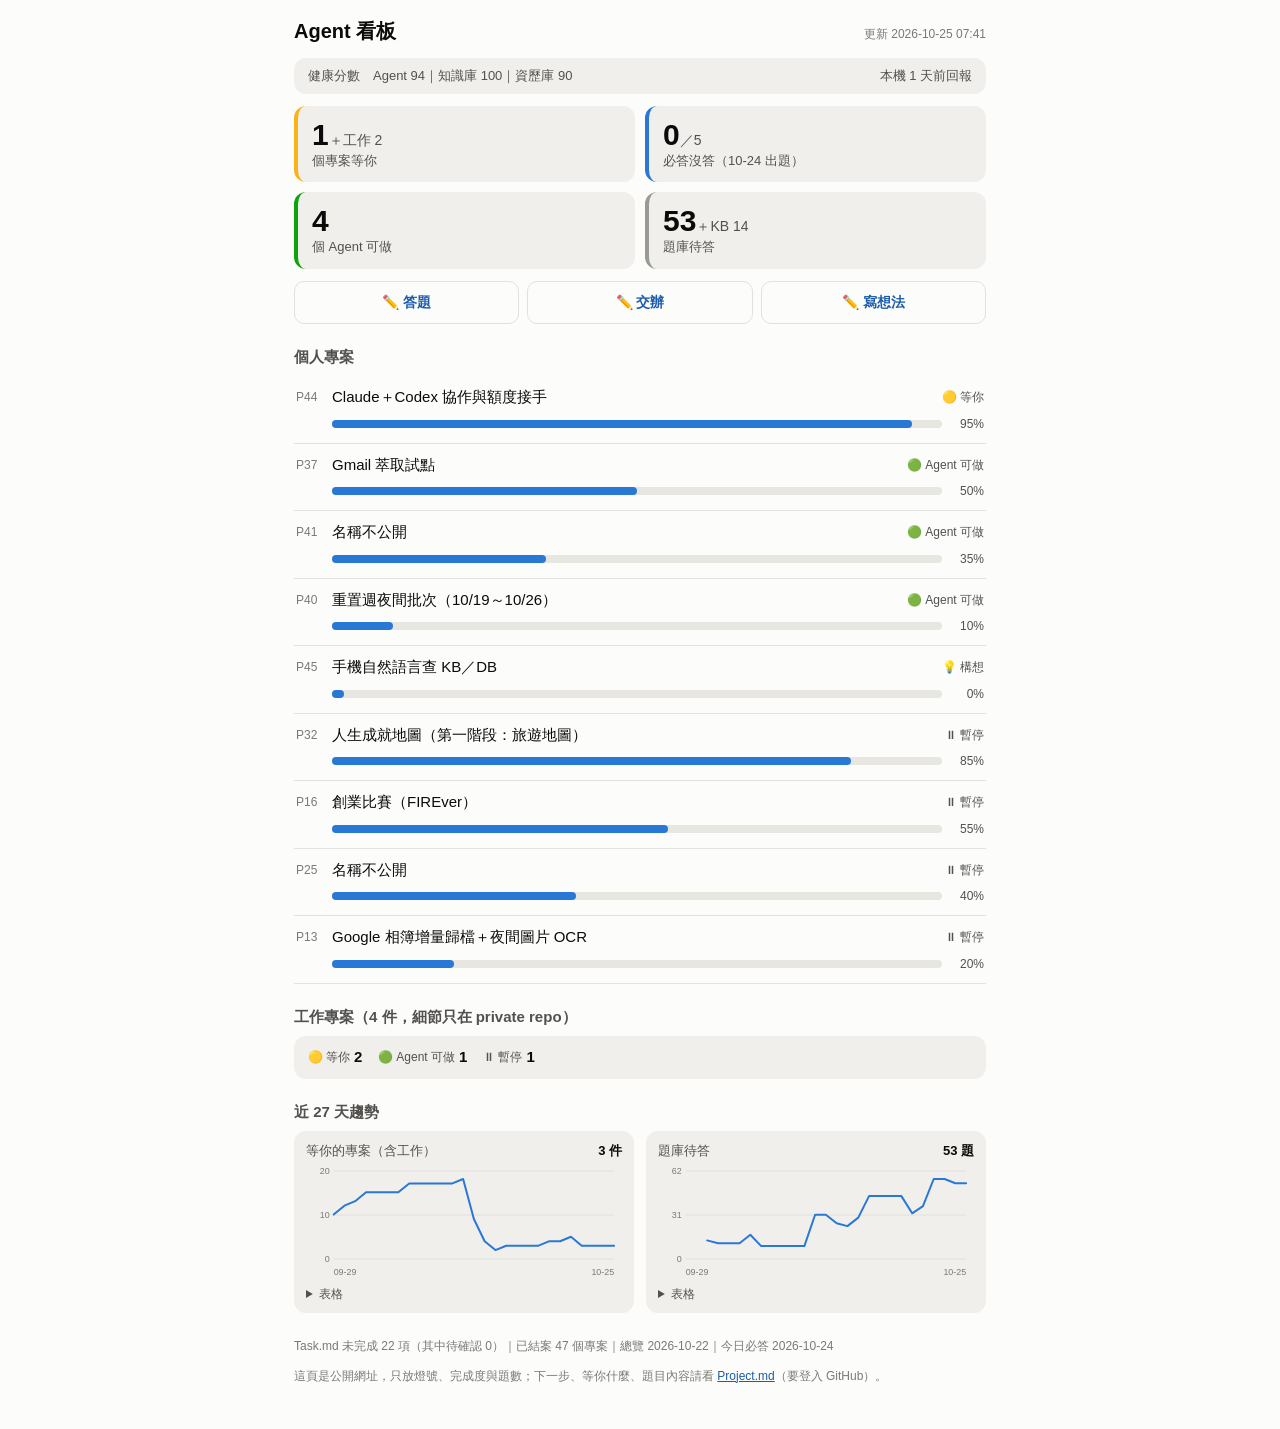
==== commit 26f27416: "update 2026-10-24T23:41:16Z" ====
--- a/index.html
+++ b/index.html
@@ -64,11 +64,11 @@
 </head>
 <body class="viz-root">
 <main>
-<header><h1>Agent 看板</h1><span class="muted small">更新 2026-10-18 02:22</span></header>
+<header><h1>Agent 看板</h1><span class="muted small">更新 2026-10-25 07:41</span></header>
 
 
-<div class="health"><span>健康分數　Agent 100｜知識庫 96｜資歷庫 58</span><span class="hb">本機 1 天前回報</span></div>
-<div class="tiles"><a class="tile wait" href="https://github.com/birdiebir/personal-agent-mobile-sync/blob/main/Project.md"><div class="big">0<small>＋工作 3</small></div><div class="lbl">個專案等你</div></a><a class="tile q" href="https://github.com/birdiebir/personal-agent-mobile-sync/edit/main/Questions.md"><div class="big">5<small>／5</small></div><div class="lbl">必答沒答（10-17 出題）</div></a><a class="tile agent" href="https://github.com/birdiebir/personal-agent-mobile-sync/blob/main/Project.md"><div class="big">2</div><div class="lbl">個 Agent 可做</div></a><a class="tile n" href="https://github.com/birdiebir/personal-agent-mobile-sync/blob/main/Questions.md"><div class="big">44<small>＋KB 33</small></div><div class="lbl">題庫待答</div></a></div>
+<div class="health"><span>健康分數　Agent 94｜知識庫 100｜資歷庫 90</span><span class="hb">本機 1 天前回報</span></div>
+<div class="tiles"><a class="tile wait" href="https://github.com/birdiebir/personal-agent-mobile-sync/blob/main/Project.md"><div class="big">1<small>＋工作 2</small></div><div class="lbl">個專案等你</div></a><a class="tile q" href="https://github.com/birdiebir/personal-agent-mobile-sync/edit/main/Questions.md"><div class="big">0<small>／5</small></div><div class="lbl">必答沒答（10-24 出題）</div></a><a class="tile agent" href="https://github.com/birdiebir/personal-agent-mobile-sync/blob/main/Project.md"><div class="big">4</div><div class="lbl">個 Agent 可做</div></a><a class="tile n" href="https://github.com/birdiebir/personal-agent-mobile-sync/blob/main/Questions.md"><div class="big">53<small>＋KB 14</small></div><div class="lbl">題庫待答</div></a></div>
 
 <div class="actions">
   <a href="https://github.com/birdiebir/personal-agent-mobile-sync/edit/main/Questions.md">✏️ 答題</a>
@@ -78,44 +78,44 @@
 
 <section>
 <h2>個人專案</h2>
-<ul><li class="proj agent"><div class="head"><span class="pid">P34</span><span class="name">Facebook PR 回顧與清理</span><span class="chip agent"><i aria-hidden="true">🟢</i>Agent 可做</span></div><div class="meter"><div class="bar" role="img" aria-label="完成度 85%"><span style="width:85%"></span></div><div class="pct">85%</div></div></li><li class="proj agent"><div class="head"><span class="pid">P40</span><span class="name">重置週夜間批次（10/19～10/26）</span><span class="chip agent"><i aria-hidden="true">🟢</i>Agent 可做</span></div><div class="meter"><div class="bar" role="img" aria-label="完成度 10%"><span style="width:10%"></span></div><div class="pct">10%</div></div></li><li class="proj idea"><div class="head"><span class="pid">P37</span><span class="name">Gmail 萃取試點</span><span class="chip idea"><i aria-hidden="true">💡</i>構想</span></div><div class="meter"><div class="bar" role="img" aria-label="完成度 0%"><span style="width:2%"></span></div><div class="pct">0%</div></div></li><li class="proj pause"><div class="head"><span class="pid">P32</span><span class="name">人生成就地圖（第一階段：旅遊地圖）</span><span class="chip pause"><i aria-hidden="true">⏸</i>暫停</span></div><div class="meter"><div class="bar" role="img" aria-label="完成度 85%"><span style="width:85%"></span></div><div class="pct">85%</div></div></li><li class="proj pause"><div class="head"><span class="pid">P16</span><span class="name">創業比賽（FIREver）</span><span class="chip pause"><i aria-hidden="true">⏸</i>暫停</span></div><div class="meter"><div class="bar" role="img" aria-label="完成度 55%"><span style="width:55%"></span></div><div class="pct">55%</div></div></li><li class="proj pause"><div class="head"><span class="pid">P25</span><span class="name">名稱不公開</span><span class="chip pause"><i aria-hidden="true">⏸</i>暫停</span></div><div class="meter"><div class="bar" role="img" aria-label="完成度 40%"><span style="width:40%"></span></div><div class="pct">40%</div></div></li><li class="proj pause"><div class="head"><span class="pid">P13</span><span class="name">Google 相簿增量歸檔＋夜間圖片 OCR</span><span class="chip pause"><i aria-hidden="true">⏸</i>暫停</span></div><div class="meter"><div class="bar" role="img" aria-label="完成度 20%"><span style="width:20%"></span></div><div class="pct">20%</div></div></li></ul>
+<ul><li class="proj wait"><div class="head"><span class="pid">P44</span><span class="name">Claude＋Codex 協作與額度接手</span><span class="chip wait"><i aria-hidden="true">🟡</i>等你</span></div><div class="meter"><div class="bar" role="img" aria-label="完成度 95%"><span style="width:95%"></span></div><div class="pct">95%</div></div></li><li class="proj agent"><div class="head"><span class="pid">P37</span><span class="name">Gmail 萃取試點</span><span class="chip agent"><i aria-hidden="true">🟢</i>Agent 可做</span></div><div class="meter"><div class="bar" role="img" aria-label="完成度 50%"><span style="width:50%"></span></div><div class="pct">50%</div></div></li><li class="proj agent"><div class="head"><span class="pid">P41</span><span class="name">名稱不公開</span><span class="chip agent"><i aria-hidden="true">🟢</i>Agent 可做</span></div><div class="meter"><div class="bar" role="img" aria-label="完成度 35%"><span style="width:35%"></span></div><div class="pct">35%</div></div></li><li class="proj agent"><div class="head"><span class="pid">P40</span><span class="name">重置週夜間批次（10/19～10/26）</span><span class="chip agent"><i aria-hidden="true">🟢</i>Agent 可做</span></div><div class="meter"><div class="bar" role="img" aria-label="完成度 10%"><span style="width:10%"></span></div><div class="pct">10%</div></div></li><li class="proj idea"><div class="head"><span class="pid">P45</span><span class="name">手機自然語言查 KB／DB</span><span class="chip idea"><i aria-hidden="true">💡</i>構想</span></div><div class="meter"><div class="bar" role="img" aria-label="完成度 0%"><span style="width:2%"></span></div><div class="pct">0%</div></div></li><li class="proj pause"><div class="head"><span class="pid">P32</span><span class="name">人生成就地圖（第一階段：旅遊地圖）</span><span class="chip pause"><i aria-hidden="true">⏸</i>暫停</span></div><div class="meter"><div class="bar" role="img" aria-label="完成度 85%"><span style="width:85%"></span></div><div class="pct">85%</div></div></li><li class="proj pause"><div class="head"><span class="pid">P16</span><span class="name">創業比賽（FIREver）</span><span class="chip pause"><i aria-hidden="true">⏸</i>暫停</span></div><div class="meter"><div class="bar" role="img" aria-label="完成度 55%"><span style="width:55%"></span></div><div class="pct">55%</div></div></li><li class="proj pause"><div class="head"><span class="pid">P25</span><span class="name">名稱不公開</span><span class="chip pause"><i aria-hidden="true">⏸</i>暫停</span></div><div class="meter"><div class="bar" role="img" aria-label="完成度 40%"><span style="width:40%"></span></div><div class="pct">40%</div></div></li><li class="proj pause"><div class="head"><span class="pid">P13</span><span class="name">Google 相簿增量歸檔＋夜間圖片 OCR</span><span class="chip pause"><i aria-hidden="true">⏸</i>暫停</span></div><div class="meter"><div class="bar" role="img" aria-label="完成度 20%"><span style="width:20%"></span></div><div class="pct">20%</div></div></li></ul>
 </section>
 
 <section>
 <h2>工作專案（4 件，細節只在 private repo）</h2>
-<div class="work"><span class="chip wait"><i aria-hidden="true">🟡</i>等你</span><span class="cnt">3</span><span class="chip pause"><i aria-hidden="true">⏸</i>暫停</span><span class="cnt">1</span></div>
+<div class="work"><span class="chip wait"><i aria-hidden="true">🟡</i>等你</span><span class="cnt">2</span><span class="chip agent"><i aria-hidden="true">🟢</i>Agent 可做</span><span class="cnt">1</span><span class="chip pause"><i aria-hidden="true">⏸</i>暫停</span><span class="cnt">1</span></div>
 </section>
 
-<section><h2>近 20 天趨勢</h2><div class="charts"><figure class="chart" id="t-wait">
+<section><h2>近 27 天趨勢</h2><div class="charts"><figure class="chart" id="t-wait">
   <figcaption>等你的專案（含工作）<b>3 件</b></figcaption>
   <div class="plot">
-    <svg viewBox="0 0 320 120" preserveAspectRatio="none" data-points='[{&quot;d&quot;: &quot;09-29&quot;, &quot;v&quot;: 10}, {&quot;d&quot;: &quot;09-30&quot;, &quot;v&quot;: 12}, {&quot;d&quot;: &quot;10-01&quot;, &quot;v&quot;: 13}, {&quot;d&quot;: &quot;10-02&quot;, &quot;v&quot;: 15}, {&quot;d&quot;: &quot;10-03&quot;, &quot;v&quot;: 15}, {&quot;d&quot;: &quot;10-04&quot;, &quot;v&quot;: 15}, {&quot;d&quot;: &quot;10-05&quot;, &quot;v&quot;: 15}, {&quot;d&quot;: &quot;10-06&quot;, &quot;v&quot;: 17}, {&quot;d&quot;: &quot;10-07&quot;, &quot;v&quot;: 17}, {&quot;d&quot;: &quot;10-08&quot;, &quot;v&quot;: 17}, {&quot;d&quot;: &quot;10-09&quot;, &quot;v&quot;: 17}, {&quot;d&quot;: &quot;10-10&quot;, &quot;v&quot;: 17}, {&quot;d&quot;: &quot;10-11&quot;, &quot;v&quot;: 18}, {&quot;d&quot;: &quot;10-12&quot;, &quot;v&quot;: 9}, {&quot;d&quot;: &quot;10-13&quot;, &quot;v&quot;: 4}, {&quot;d&quot;: &quot;10-14&quot;, &quot;v&quot;: 2}, {&quot;d&quot;: &quot;10-15&quot;, &quot;v&quot;: 3}, {&quot;d&quot;: &quot;10-16&quot;, &quot;v&quot;: 3}, {&quot;d&quot;: &quot;10-17&quot;, &quot;v&quot;: 3}, {&quot;d&quot;: &quot;10-18&quot;, &quot;v&quot;: 3}]'
+    <svg viewBox="0 0 320 120" preserveAspectRatio="none" data-points='[{&quot;d&quot;: &quot;09-29&quot;, &quot;v&quot;: 10}, {&quot;d&quot;: &quot;09-30&quot;, &quot;v&quot;: 12}, {&quot;d&quot;: &quot;10-01&quot;, &quot;v&quot;: 13}, {&quot;d&quot;: &quot;10-02&quot;, &quot;v&quot;: 15}, {&quot;d&quot;: &quot;10-03&quot;, &quot;v&quot;: 15}, {&quot;d&quot;: &quot;10-04&quot;, &quot;v&quot;: 15}, {&quot;d&quot;: &quot;10-05&quot;, &quot;v&quot;: 15}, {&quot;d&quot;: &quot;10-06&quot;, &quot;v&quot;: 17}, {&quot;d&quot;: &quot;10-07&quot;, &quot;v&quot;: 17}, {&quot;d&quot;: &quot;10-08&quot;, &quot;v&quot;: 17}, {&quot;d&quot;: &quot;10-09&quot;, &quot;v&quot;: 17}, {&quot;d&quot;: &quot;10-10&quot;, &quot;v&quot;: 17}, {&quot;d&quot;: &quot;10-11&quot;, &quot;v&quot;: 18}, {&quot;d&quot;: &quot;10-12&quot;, &quot;v&quot;: 9}, {&quot;d&quot;: &quot;10-13&quot;, &quot;v&quot;: 4}, {&quot;d&quot;: &quot;10-14&quot;, &quot;v&quot;: 2}, {&quot;d&quot;: &quot;10-15&quot;, &quot;v&quot;: 3}, {&quot;d&quot;: &quot;10-16&quot;, &quot;v&quot;: 3}, {&quot;d&quot;: &quot;10-17&quot;, &quot;v&quot;: 3}, {&quot;d&quot;: &quot;10-18&quot;, &quot;v&quot;: 3}, {&quot;d&quot;: &quot;10-19&quot;, &quot;v&quot;: 4}, {&quot;d&quot;: &quot;10-20&quot;, &quot;v&quot;: 4}, {&quot;d&quot;: &quot;10-21&quot;, &quot;v&quot;: 5}, {&quot;d&quot;: &quot;10-22&quot;, &quot;v&quot;: 3}, {&quot;d&quot;: &quot;10-23&quot;, &quot;v&quot;: 3}, {&quot;d&quot;: &quot;10-24&quot;, &quot;v&quot;: 3}, {&quot;d&quot;: &quot;10-25&quot;, &quot;v&quot;: 3}]'
          data-x0="28" data-x1="312" data-yt="10" data-yb="98" data-ymax="19.8" data-unit=" 件">
-      <line class="grid" x1="28" x2="312" y1="98.0" y2="98.0"/><text class="axis" x="24" y="101.0" text-anchor="end">0</text><line class="grid" x1="28" x2="312" y1="54.0" y2="54.0"/><text class="axis" x="24" y="57.0" text-anchor="end">10</text><line class="grid" x1="28" x2="312" y1="10.0" y2="10.0"/><text class="axis" x="24" y="13.0" text-anchor="end">20</text><text class="axis" x="28" y="114">09-29</text><text class="axis" x="312" y="114" text-anchor="end">10-18</text><polyline class="line" points="28.0,53.6 42.9,44.7 57.9,40.2 72.8,31.3 87.8,31.3 102.7,31.3 117.7,31.3 132.6,22.4 147.6,22.4 162.5,22.4 177.5,22.4 192.4,22.4 207.4,18.0 222.3,58.0 237.3,80.2 252.2,89.1 267.2,84.7 282.1,84.7 297.1,84.7 312.0,84.7"/>
+      <line class="grid" x1="28" x2="312" y1="98.0" y2="98.0"/><text class="axis" x="24" y="101.0" text-anchor="end">0</text><line class="grid" x1="28" x2="312" y1="54.0" y2="54.0"/><text class="axis" x="24" y="57.0" text-anchor="end">10</text><line class="grid" x1="28" x2="312" y1="10.0" y2="10.0"/><text class="axis" x="24" y="13.0" text-anchor="end">20</text><text class="axis" x="28" y="114">09-29</text><text class="axis" x="312" y="114" text-anchor="end">10-25</text><polyline class="line" points="28.0,53.6 38.9,44.7 49.8,40.2 60.8,31.3 71.7,31.3 82.6,31.3 93.5,31.3 104.5,22.4 115.4,22.4 126.3,22.4 137.2,22.4 148.2,22.4 159.1,18.0 170.0,58.0 180.9,80.2 191.8,89.1 202.8,84.7 213.7,84.7 224.6,84.7 235.5,84.7 246.5,80.2 257.4,80.2 268.3,75.8 279.2,84.7 290.2,84.7 301.1,84.7 312.0,84.7"/>
       <line class="cross" y1="10" y2="98" x1="-9" x2="-9"/>
       <circle class="hover" r="4" cx="-9" cy="-9"/>
       <rect class="hit" x="0" y="0" width="320" height="120"/>
     </svg>
     <div class="tip" hidden></div>
   </div>
-  <details><summary>表格</summary><table><tr><th>日期</th><th>等你的專案（含工作）</th></tr><tr><td>09-29</td><td>10</td></tr><tr><td>09-30</td><td>12</td></tr><tr><td>10-01</td><td>13</td></tr><tr><td>10-02</td><td>15</td></tr><tr><td>10-03</td><td>15</td></tr><tr><td>10-04</td><td>15</td></tr><tr><td>10-05</td><td>15</td></tr><tr><td>10-06</td><td>17</td></tr><tr><td>10-07</td><td>17</td></tr><tr><td>10-08</td><td>17</td></tr><tr><td>10-09</td><td>17</td></tr><tr><td>10-10</td><td>17</td></tr><tr><td>10-11</td><td>18</td></tr><tr><td>10-12</td><td>9</td></tr><tr><td>10-13</td><td>4</td></tr><tr><td>10-14</td><td>2</td></tr><tr><td>10-15</td><td>3</td></tr><tr><td>10-16</td><td>3</td></tr><tr><td>10-17</td><td>3</td></tr><tr><td>10-18</td><td>3</td></tr></table></details>
+  <details><summary>表格</summary><table><tr><th>日期</th><th>等你的專案（含工作）</th></tr><tr><td>09-29</td><td>10</td></tr><tr><td>09-30</td><td>12</td></tr><tr><td>10-01</td><td>13</td></tr><tr><td>10-02</td><td>15</td></tr><tr><td>10-03</td><td>15</td></tr><tr><td>10-04</td><td>15</td></tr><tr><td>10-05</td><td>15</td></tr><tr><td>10-06</td><td>17</td></tr><tr><td>10-07</td><td>17</td></tr><tr><td>10-08</td><td>17</td></tr><tr><td>10-09</td><td>17</td></tr><tr><td>10-10</td><td>17</td></tr><tr><td>10-11</td><td>18</td></tr><tr><td>10-12</td><td>9</td></tr><tr><td>10-13</td><td>4</td></tr><tr><td>10-14</td><td>2</td></tr><tr><td>10-15</td><td>3</td></tr><tr><td>10-16</td><td>3</td></tr><tr><td>10-17</td><td>3</td></tr><tr><td>10-18</td><td>3</td></tr><tr><td>10-19</td><td>4</td></tr><tr><td>10-20</td><td>4</td></tr><tr><td>10-21</td><td>5</td></tr><tr><td>10-22</td><td>3</td></tr><tr><td>10-23</td><td>3</td></tr><tr><td>10-24</td><td>3</td></tr><tr><td>10-25</td><td>3</td></tr></table></details>
 </figure><figure class="chart" id="t-bank">
-  <figcaption>題庫待答<b>44 題</b></figcaption>
+  <figcaption>題庫待答<b>53 題</b></figcaption>
   <div class="plot">
-    <svg viewBox="0 0 320 120" preserveAspectRatio="none" data-points='[{&quot;d&quot;: &quot;09-29&quot;, &quot;v&quot;: null}, {&quot;d&quot;: &quot;09-30&quot;, &quot;v&quot;: null}, {&quot;d&quot;: &quot;10-01&quot;, &quot;v&quot;: 13}, {&quot;d&quot;: &quot;10-02&quot;, &quot;v&quot;: 11}, {&quot;d&quot;: &quot;10-03&quot;, &quot;v&quot;: 11}, {&quot;d&quot;: &quot;10-04&quot;, &quot;v&quot;: 11}, {&quot;d&quot;: &quot;10-05&quot;, &quot;v&quot;: 17}, {&quot;d&quot;: &quot;10-06&quot;, &quot;v&quot;: 9}, {&quot;d&quot;: &quot;10-07&quot;, &quot;v&quot;: 9}, {&quot;d&quot;: &quot;10-08&quot;, &quot;v&quot;: 9}, {&quot;d&quot;: &quot;10-09&quot;, &quot;v&quot;: 9}, {&quot;d&quot;: &quot;10-10&quot;, &quot;v&quot;: 9}, {&quot;d&quot;: &quot;10-11&quot;, &quot;v&quot;: 31}, {&quot;d&quot;: &quot;10-12&quot;, &quot;v&quot;: 31}, {&quot;d&quot;: &quot;10-13&quot;, &quot;v&quot;: 25}, {&quot;d&quot;: &quot;10-14&quot;, &quot;v&quot;: 23}, {&quot;d&quot;: &quot;10-15&quot;, &quot;v&quot;: 29}, {&quot;d&quot;: &quot;10-16&quot;, &quot;v&quot;: 44}, {&quot;d&quot;: &quot;10-17&quot;, &quot;v&quot;: 44}, {&quot;d&quot;: &quot;10-18&quot;, &quot;v&quot;: 44}]'
-         data-x0="28" data-x1="312" data-yt="10" data-yb="98" data-ymax="48.4" data-unit=" 題">
-      <line class="grid" x1="28" x2="312" y1="98.0" y2="98.0"/><text class="axis" x="24" y="101.0" text-anchor="end">0</text><line class="grid" x1="28" x2="312" y1="54.0" y2="54.0"/><text class="axis" x="24" y="57.0" text-anchor="end">24</text><line class="grid" x1="28" x2="312" y1="10.0" y2="10.0"/><text class="axis" x="24" y="13.0" text-anchor="end">48</text><text class="axis" x="28" y="114">09-29</text><text class="axis" x="312" y="114" text-anchor="end">10-18</text><polyline class="line" points="57.9,74.4 72.8,78.0 87.8,78.0 102.7,78.0 117.7,67.1 132.6,81.6 147.6,81.6 162.5,81.6 177.5,81.6 192.4,81.6 207.4,41.6 222.3,41.6 237.3,52.5 252.2,56.2 267.2,45.3 282.1,18.0 297.1,18.0 312.0,18.0"/>
+    <svg viewBox="0 0 320 120" preserveAspectRatio="none" data-points='[{&quot;d&quot;: &quot;09-29&quot;, &quot;v&quot;: null}, {&quot;d&quot;: &quot;09-30&quot;, &quot;v&quot;: null}, {&quot;d&quot;: &quot;10-01&quot;, &quot;v&quot;: 13}, {&quot;d&quot;: &quot;10-02&quot;, &quot;v&quot;: 11}, {&quot;d&quot;: &quot;10-03&quot;, &quot;v&quot;: 11}, {&quot;d&quot;: &quot;10-04&quot;, &quot;v&quot;: 11}, {&quot;d&quot;: &quot;10-05&quot;, &quot;v&quot;: 17}, {&quot;d&quot;: &quot;10-06&quot;, &quot;v&quot;: 9}, {&quot;d&quot;: &quot;10-07&quot;, &quot;v&quot;: 9}, {&quot;d&quot;: &quot;10-08&quot;, &quot;v&quot;: 9}, {&quot;d&quot;: &quot;10-09&quot;, &quot;v&quot;: 9}, {&quot;d&quot;: &quot;10-10&quot;, &quot;v&quot;: 9}, {&quot;d&quot;: &quot;10-11&quot;, &quot;v&quot;: 31}, {&quot;d&quot;: &quot;10-12&quot;, &quot;v&quot;: 31}, {&quot;d&quot;: &quot;10-13&quot;, &quot;v&quot;: 25}, {&quot;d&quot;: &quot;10-14&quot;, &quot;v&quot;: 23}, {&quot;d&quot;: &quot;10-15&quot;, &quot;v&quot;: 29}, {&quot;d&quot;: &quot;10-16&quot;, &quot;v&quot;: 44}, {&quot;d&quot;: &quot;10-17&quot;, &quot;v&quot;: 44}, {&quot;d&quot;: &quot;10-18&quot;, &quot;v&quot;: 44}, {&quot;d&quot;: &quot;10-19&quot;, &quot;v&quot;: 44}, {&quot;d&quot;: &quot;10-20&quot;, &quot;v&quot;: 32}, {&quot;d&quot;: &quot;10-21&quot;, &quot;v&quot;: 37}, {&quot;d&quot;: &quot;10-22&quot;, &quot;v&quot;: 56}, {&quot;d&quot;: &quot;10-23&quot;, &quot;v&quot;: 56}, {&quot;d&quot;: &quot;10-24&quot;, &quot;v&quot;: 53}, {&quot;d&quot;: &quot;10-25&quot;, &quot;v&quot;: 53}]'
+         data-x0="28" data-x1="312" data-yt="10" data-yb="98" data-ymax="61.6" data-unit=" 題">
+      <line class="grid" x1="28" x2="312" y1="98.0" y2="98.0"/><text class="axis" x="24" y="101.0" text-anchor="end">0</text><line class="grid" x1="28" x2="312" y1="54.0" y2="54.0"/><text class="axis" x="24" y="57.0" text-anchor="end">31</text><line class="grid" x1="28" x2="312" y1="10.0" y2="10.0"/><text class="axis" x="24" y="13.0" text-anchor="end">62</text><text class="axis" x="28" y="114">09-29</text><text class="axis" x="312" y="114" text-anchor="end">10-25</text><polyline class="line" points="49.8,79.4 60.8,82.3 71.7,82.3 82.6,82.3 93.5,73.7 104.5,85.1 115.4,85.1 126.3,85.1 137.2,85.1 148.2,85.1 159.1,53.7 170.0,53.7 180.9,62.3 191.8,65.1 202.8,56.6 213.7,35.1 224.6,35.1 235.5,35.1 246.5,35.1 257.4,52.3 268.3,45.1 279.2,18.0 290.2,18.0 301.1,22.3 312.0,22.3"/>
       <line class="cross" y1="10" y2="98" x1="-9" x2="-9"/>
       <circle class="hover" r="4" cx="-9" cy="-9"/>
       <rect class="hit" x="0" y="0" width="320" height="120"/>
     </svg>
     <div class="tip" hidden></div>
   </div>
-  <details><summary>表格</summary><table><tr><th>日期</th><th>題庫待答</th></tr><tr><td>10-01</td><td>13</td></tr><tr><td>10-02</td><td>11</td></tr><tr><td>10-03</td><td>11</td></tr><tr><td>10-04</td><td>11</td></tr><tr><td>10-05</td><td>17</td></tr><tr><td>10-06</td><td>9</td></tr><tr><td>10-07</td><td>9</td></tr><tr><td>10-08</td><td>9</td></tr><tr><td>10-09</td><td>9</td></tr><tr><td>10-10</td><td>9</td></tr><tr><td>10-11</td><td>31</td></tr><tr><td>10-12</td><td>31</td></tr><tr><td>10-13</td><td>25</td></tr><tr><td>10-14</td><td>23</td></tr><tr><td>10-15</td><td>29</td></tr><tr><td>10-16</td><td>44</td></tr><tr><td>10-17</td><td>44</td></tr><tr><td>10-18</td><td>44</td></tr></table></details>
+  <details><summary>表格</summary><table><tr><th>日期</th><th>題庫待答</th></tr><tr><td>10-01</td><td>13</td></tr><tr><td>10-02</td><td>11</td></tr><tr><td>10-03</td><td>11</td></tr><tr><td>10-04</td><td>11</td></tr><tr><td>10-05</td><td>17</td></tr><tr><td>10-06</td><td>9</td></tr><tr><td>10-07</td><td>9</td></tr><tr><td>10-08</td><td>9</td></tr><tr><td>10-09</td><td>9</td></tr><tr><td>10-10</td><td>9</td></tr><tr><td>10-11</td><td>31</td></tr><tr><td>10-12</td><td>31</td></tr><tr><td>10-13</td><td>25</td></tr><tr><td>10-14</td><td>23</td></tr><tr><td>10-15</td><td>29</td></tr><tr><td>10-16</td><td>44</td></tr><tr><td>10-17</td><td>44</td></tr><tr><td>10-18</td><td>44</td></tr><tr><td>10-19</td><td>44</td></tr><tr><td>10-20</td><td>32</td></tr><tr><td>10-21</td><td>37</td></tr><tr><td>10-22</td><td>56</td></tr><tr><td>10-23</td><td>56</td></tr><tr><td>10-24</td><td>53</td></tr><tr><td>10-25</td><td>53</td></tr></table></details>
 </figure></div></section>
 
 <footer>
-<p>Task.md 未完成 22 項（其中待確認 1）｜已結案 44 個專案｜總覽 2026-10-16｜今日必答 2026-10-17</p>
+<p>Task.md 未完成 22 項（其中待確認 0）｜已結案 47 個專案｜總覽 2026-10-22｜今日必答 2026-10-24</p>
 <p>這頁是公開網址，只放燈號、完成度與題數；下一步、等你什麼、題目內容請看 <a href="https://github.com/birdiebir/personal-agent-mobile-sync/blob/main/Project.md">Project.md</a>（要登入 GitHub）。</p>
 </footer>
 </main>
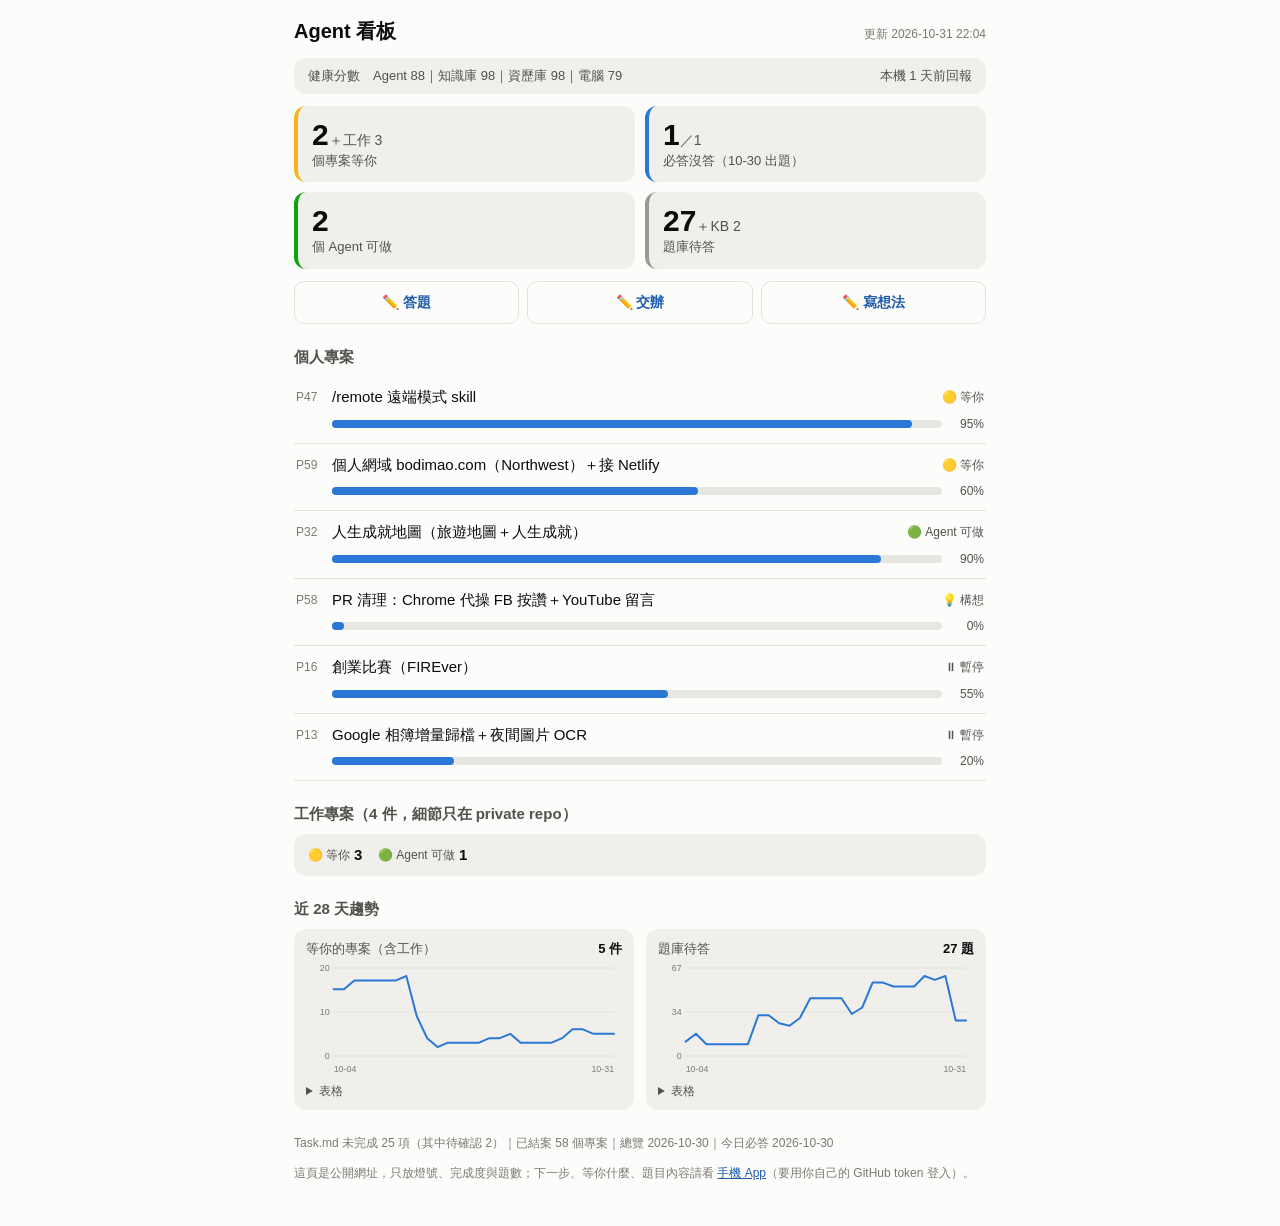
==== commit 258c4481: "update 2026-10-31T14:05:01Z" ====
--- a/index.html
+++ b/index.html
@@ -64,59 +64,59 @@
 </head>
 <body class="viz-root">
 <main>
-<header><h1>Agent 看板</h1><span class="muted small">更新 2026-10-25 07:41</span></header>
+<header><h1>Agent 看板</h1><span class="muted small">更新 2026-10-31 22:04</span></header>
 
 
-<div class="health"><span>健康分數　Agent 94｜知識庫 100｜資歷庫 90</span><span class="hb">本機 1 天前回報</span></div>
-<div class="tiles"><a class="tile wait" href="https://github.com/birdiebir/personal-agent-mobile-sync/blob/main/Project.md"><div class="big">1<small>＋工作 2</small></div><div class="lbl">個專案等你</div></a><a class="tile q" href="https://github.com/birdiebir/personal-agent-mobile-sync/edit/main/Questions.md"><div class="big">0<small>／5</small></div><div class="lbl">必答沒答（10-24 出題）</div></a><a class="tile agent" href="https://github.com/birdiebir/personal-agent-mobile-sync/blob/main/Project.md"><div class="big">4</div><div class="lbl">個 Agent 可做</div></a><a class="tile n" href="https://github.com/birdiebir/personal-agent-mobile-sync/blob/main/Questions.md"><div class="big">53<small>＋KB 14</small></div><div class="lbl">題庫待答</div></a></div>
+<div class="health"><span>健康分數　Agent 88｜知識庫 98｜資歷庫 98｜電腦 79</span><span class="hb">本機 1 天前回報</span></div>
+<div class="tiles"><a class="tile wait" href="app/?tab=projects"><div class="big">2<small>＋工作 3</small></div><div class="lbl">個專案等你</div></a><a class="tile q" href="app/?tab=todo"><div class="big">1<small>／1</small></div><div class="lbl">必答沒答（10-30 出題）</div></a><a class="tile agent" href="app/?tab=projects"><div class="big">2</div><div class="lbl">個 Agent 可做</div></a><a class="tile n" href="app/?tab=todo"><div class="big">27<small>＋KB 2</small></div><div class="lbl">題庫待答</div></a></div>
 
 <div class="actions">
-  <a href="https://github.com/birdiebir/personal-agent-mobile-sync/edit/main/Questions.md">✏️ 答題</a>
-  <a href="https://github.com/birdiebir/personal-agent-mobile-sync/edit/main/Task.md">✏️ 交辦</a>
-  <a href="https://github.com/birdiebir/personal-agent-mobile-sync/edit/main/Project.md">✏️ 寫想法</a>
+  <a href="app/?tab=todo">✏️ 答題</a>
+  <a href="app/?tab=home">✏️ 交辦</a>
+  <a href="app/?tab=chat">✏️ 寫想法</a>
 </div>
 
 <section>
 <h2>個人專案</h2>
-<ul><li class="proj wait"><div class="head"><span class="pid">P44</span><span class="name">Claude＋Codex 協作與額度接手</span><span class="chip wait"><i aria-hidden="true">🟡</i>等你</span></div><div class="meter"><div class="bar" role="img" aria-label="完成度 95%"><span style="width:95%"></span></div><div class="pct">95%</div></div></li><li class="proj agent"><div class="head"><span class="pid">P37</span><span class="name">Gmail 萃取試點</span><span class="chip agent"><i aria-hidden="true">🟢</i>Agent 可做</span></div><div class="meter"><div class="bar" role="img" aria-label="完成度 50%"><span style="width:50%"></span></div><div class="pct">50%</div></div></li><li class="proj agent"><div class="head"><span class="pid">P41</span><span class="name">名稱不公開</span><span class="chip agent"><i aria-hidden="true">🟢</i>Agent 可做</span></div><div class="meter"><div class="bar" role="img" aria-label="完成度 35%"><span style="width:35%"></span></div><div class="pct">35%</div></div></li><li class="proj agent"><div class="head"><span class="pid">P40</span><span class="name">重置週夜間批次（10/19～10/26）</span><span class="chip agent"><i aria-hidden="true">🟢</i>Agent 可做</span></div><div class="meter"><div class="bar" role="img" aria-label="完成度 10%"><span style="width:10%"></span></div><div class="pct">10%</div></div></li><li class="proj idea"><div class="head"><span class="pid">P45</span><span class="name">手機自然語言查 KB／DB</span><span class="chip idea"><i aria-hidden="true">💡</i>構想</span></div><div class="meter"><div class="bar" role="img" aria-label="完成度 0%"><span style="width:2%"></span></div><div class="pct">0%</div></div></li><li class="proj pause"><div class="head"><span class="pid">P32</span><span class="name">人生成就地圖（第一階段：旅遊地圖）</span><span class="chip pause"><i aria-hidden="true">⏸</i>暫停</span></div><div class="meter"><div class="bar" role="img" aria-label="完成度 85%"><span style="width:85%"></span></div><div class="pct">85%</div></div></li><li class="proj pause"><div class="head"><span class="pid">P16</span><span class="name">創業比賽（FIREver）</span><span class="chip pause"><i aria-hidden="true">⏸</i>暫停</span></div><div class="meter"><div class="bar" role="img" aria-label="完成度 55%"><span style="width:55%"></span></div><div class="pct">55%</div></div></li><li class="proj pause"><div class="head"><span class="pid">P25</span><span class="name">名稱不公開</span><span class="chip pause"><i aria-hidden="true">⏸</i>暫停</span></div><div class="meter"><div class="bar" role="img" aria-label="完成度 40%"><span style="width:40%"></span></div><div class="pct">40%</div></div></li><li class="proj pause"><div class="head"><span class="pid">P13</span><span class="name">Google 相簿增量歸檔＋夜間圖片 OCR</span><span class="chip pause"><i aria-hidden="true">⏸</i>暫停</span></div><div class="meter"><div class="bar" role="img" aria-label="完成度 20%"><span style="width:20%"></span></div><div class="pct">20%</div></div></li></ul>
+<ul><li class="proj wait"><div class="head"><span class="pid">P47</span><span class="name">/remote 遠端模式 skill</span><span class="chip wait"><i aria-hidden="true">🟡</i>等你</span></div><div class="meter"><div class="bar" role="img" aria-label="完成度 95%"><span style="width:95%"></span></div><div class="pct">95%</div></div></li><li class="proj wait"><div class="head"><span class="pid">P59</span><span class="name">個人網域 bodimao.com（Northwest）＋接 Netlify</span><span class="chip wait"><i aria-hidden="true">🟡</i>等你</span></div><div class="meter"><div class="bar" role="img" aria-label="完成度 60%"><span style="width:60%"></span></div><div class="pct">60%</div></div></li><li class="proj agent"><div class="head"><span class="pid">P32</span><span class="name">人生成就地圖（旅遊地圖＋人生成就）</span><span class="chip agent"><i aria-hidden="true">🟢</i>Agent 可做</span></div><div class="meter"><div class="bar" role="img" aria-label="完成度 90%"><span style="width:90%"></span></div><div class="pct">90%</div></div></li><li class="proj idea"><div class="head"><span class="pid">P58</span><span class="name">PR 清理：Chrome 代操 FB 按讚＋YouTube 留言</span><span class="chip idea"><i aria-hidden="true">💡</i>構想</span></div><div class="meter"><div class="bar" role="img" aria-label="完成度 0%"><span style="width:2%"></span></div><div class="pct">0%</div></div></li><li class="proj pause"><div class="head"><span class="pid">P16</span><span class="name">創業比賽（FIREver）</span><span class="chip pause"><i aria-hidden="true">⏸</i>暫停</span></div><div class="meter"><div class="bar" role="img" aria-label="完成度 55%"><span style="width:55%"></span></div><div class="pct">55%</div></div></li><li class="proj pause"><div class="head"><span class="pid">P13</span><span class="name">Google 相簿增量歸檔＋夜間圖片 OCR</span><span class="chip pause"><i aria-hidden="true">⏸</i>暫停</span></div><div class="meter"><div class="bar" role="img" aria-label="完成度 20%"><span style="width:20%"></span></div><div class="pct">20%</div></div></li></ul>
 </section>
 
 <section>
 <h2>工作專案（4 件，細節只在 private repo）</h2>
-<div class="work"><span class="chip wait"><i aria-hidden="true">🟡</i>等你</span><span class="cnt">2</span><span class="chip agent"><i aria-hidden="true">🟢</i>Agent 可做</span><span class="cnt">1</span><span class="chip pause"><i aria-hidden="true">⏸</i>暫停</span><span class="cnt">1</span></div>
+<div class="work"><span class="chip wait"><i aria-hidden="true">🟡</i>等你</span><span class="cnt">3</span><span class="chip agent"><i aria-hidden="true">🟢</i>Agent 可做</span><span class="cnt">1</span></div>
 </section>
 
-<section><h2>近 27 天趨勢</h2><div class="charts"><figure class="chart" id="t-wait">
-  <figcaption>等你的專案（含工作）<b>3 件</b></figcaption>
+<section><h2>近 28 天趨勢</h2><div class="charts"><figure class="chart" id="t-wait">
+  <figcaption>等你的專案（含工作）<b>5 件</b></figcaption>
   <div class="plot">
-    <svg viewBox="0 0 320 120" preserveAspectRatio="none" data-points='[{&quot;d&quot;: &quot;09-29&quot;, &quot;v&quot;: 10}, {&quot;d&quot;: &quot;09-30&quot;, &quot;v&quot;: 12}, {&quot;d&quot;: &quot;10-01&quot;, &quot;v&quot;: 13}, {&quot;d&quot;: &quot;10-02&quot;, &quot;v&quot;: 15}, {&quot;d&quot;: &quot;10-03&quot;, &quot;v&quot;: 15}, {&quot;d&quot;: &quot;10-04&quot;, &quot;v&quot;: 15}, {&quot;d&quot;: &quot;10-05&quot;, &quot;v&quot;: 15}, {&quot;d&quot;: &quot;10-06&quot;, &quot;v&quot;: 17}, {&quot;d&quot;: &quot;10-07&quot;, &quot;v&quot;: 17}, {&quot;d&quot;: &quot;10-08&quot;, &quot;v&quot;: 17}, {&quot;d&quot;: &quot;10-09&quot;, &quot;v&quot;: 17}, {&quot;d&quot;: &quot;10-10&quot;, &quot;v&quot;: 17}, {&quot;d&quot;: &quot;10-11&quot;, &quot;v&quot;: 18}, {&quot;d&quot;: &quot;10-12&quot;, &quot;v&quot;: 9}, {&quot;d&quot;: &quot;10-13&quot;, &quot;v&quot;: 4}, {&quot;d&quot;: &quot;10-14&quot;, &quot;v&quot;: 2}, {&quot;d&quot;: &quot;10-15&quot;, &quot;v&quot;: 3}, {&quot;d&quot;: &quot;10-16&quot;, &quot;v&quot;: 3}, {&quot;d&quot;: &quot;10-17&quot;, &quot;v&quot;: 3}, {&quot;d&quot;: &quot;10-18&quot;, &quot;v&quot;: 3}, {&quot;d&quot;: &quot;10-19&quot;, &quot;v&quot;: 4}, {&quot;d&quot;: &quot;10-20&quot;, &quot;v&quot;: 4}, {&quot;d&quot;: &quot;10-21&quot;, &quot;v&quot;: 5}, {&quot;d&quot;: &quot;10-22&quot;, &quot;v&quot;: 3}, {&quot;d&quot;: &quot;10-23&quot;, &quot;v&quot;: 3}, {&quot;d&quot;: &quot;10-24&quot;, &quot;v&quot;: 3}, {&quot;d&quot;: &quot;10-25&quot;, &quot;v&quot;: 3}]'
+    <svg viewBox="0 0 320 120" preserveAspectRatio="none" data-points='[{&quot;d&quot;: &quot;10-04&quot;, &quot;v&quot;: 15}, {&quot;d&quot;: &quot;10-05&quot;, &quot;v&quot;: 15}, {&quot;d&quot;: &quot;10-06&quot;, &quot;v&quot;: 17}, {&quot;d&quot;: &quot;10-07&quot;, &quot;v&quot;: 17}, {&quot;d&quot;: &quot;10-08&quot;, &quot;v&quot;: 17}, {&quot;d&quot;: &quot;10-09&quot;, &quot;v&quot;: 17}, {&quot;d&quot;: &quot;10-10&quot;, &quot;v&quot;: 17}, {&quot;d&quot;: &quot;10-11&quot;, &quot;v&quot;: 18}, {&quot;d&quot;: &quot;10-12&quot;, &quot;v&quot;: 9}, {&quot;d&quot;: &quot;10-13&quot;, &quot;v&quot;: 4}, {&quot;d&quot;: &quot;10-14&quot;, &quot;v&quot;: 2}, {&quot;d&quot;: &quot;10-15&quot;, &quot;v&quot;: 3}, {&quot;d&quot;: &quot;10-16&quot;, &quot;v&quot;: 3}, {&quot;d&quot;: &quot;10-17&quot;, &quot;v&quot;: 3}, {&quot;d&quot;: &quot;10-18&quot;, &quot;v&quot;: 3}, {&quot;d&quot;: &quot;10-19&quot;, &quot;v&quot;: 4}, {&quot;d&quot;: &quot;10-20&quot;, &quot;v&quot;: 4}, {&quot;d&quot;: &quot;10-21&quot;, &quot;v&quot;: 5}, {&quot;d&quot;: &quot;10-22&quot;, &quot;v&quot;: 3}, {&quot;d&quot;: &quot;10-23&quot;, &quot;v&quot;: 3}, {&quot;d&quot;: &quot;10-24&quot;, &quot;v&quot;: 3}, {&quot;d&quot;: &quot;10-25&quot;, &quot;v&quot;: 3}, {&quot;d&quot;: &quot;10-26&quot;, &quot;v&quot;: 4}, {&quot;d&quot;: &quot;10-27&quot;, &quot;v&quot;: 6}, {&quot;d&quot;: &quot;10-28&quot;, &quot;v&quot;: 6}, {&quot;d&quot;: &quot;10-29&quot;, &quot;v&quot;: 5}, {&quot;d&quot;: &quot;10-30&quot;, &quot;v&quot;: 5}, {&quot;d&quot;: &quot;10-31&quot;, &quot;v&quot;: 5}]'
          data-x0="28" data-x1="312" data-yt="10" data-yb="98" data-ymax="19.8" data-unit=" 件">
-      <line class="grid" x1="28" x2="312" y1="98.0" y2="98.0"/><text class="axis" x="24" y="101.0" text-anchor="end">0</text><line class="grid" x1="28" x2="312" y1="54.0" y2="54.0"/><text class="axis" x="24" y="57.0" text-anchor="end">10</text><line class="grid" x1="28" x2="312" y1="10.0" y2="10.0"/><text class="axis" x="24" y="13.0" text-anchor="end">20</text><text class="axis" x="28" y="114">09-29</text><text class="axis" x="312" y="114" text-anchor="end">10-25</text><polyline class="line" points="28.0,53.6 38.9,44.7 49.8,40.2 60.8,31.3 71.7,31.3 82.6,31.3 93.5,31.3 104.5,22.4 115.4,22.4 126.3,22.4 137.2,22.4 148.2,22.4 159.1,18.0 170.0,58.0 180.9,80.2 191.8,89.1 202.8,84.7 213.7,84.7 224.6,84.7 235.5,84.7 246.5,80.2 257.4,80.2 268.3,75.8 279.2,84.7 290.2,84.7 301.1,84.7 312.0,84.7"/>
+      <line class="grid" x1="28" x2="312" y1="98.0" y2="98.0"/><text class="axis" x="24" y="101.0" text-anchor="end">0</text><line class="grid" x1="28" x2="312" y1="54.0" y2="54.0"/><text class="axis" x="24" y="57.0" text-anchor="end">10</text><line class="grid" x1="28" x2="312" y1="10.0" y2="10.0"/><text class="axis" x="24" y="13.0" text-anchor="end">20</text><text class="axis" x="28" y="114">10-04</text><text class="axis" x="312" y="114" text-anchor="end">10-31</text><polyline class="line" points="28.0,31.3 38.5,31.3 49.0,22.4 59.6,22.4 70.1,22.4 80.6,22.4 91.1,22.4 101.6,18.0 112.1,58.0 122.7,80.2 133.2,89.1 143.7,84.7 154.2,84.7 164.7,84.7 175.3,84.7 185.8,80.2 196.3,80.2 206.8,75.8 217.3,84.7 227.9,84.7 238.4,84.7 248.9,84.7 259.4,80.2 269.9,71.3 280.4,71.3 291.0,75.8 301.5,75.8 312.0,75.8"/>
       <line class="cross" y1="10" y2="98" x1="-9" x2="-9"/>
       <circle class="hover" r="4" cx="-9" cy="-9"/>
       <rect class="hit" x="0" y="0" width="320" height="120"/>
     </svg>
     <div class="tip" hidden></div>
   </div>
-  <details><summary>表格</summary><table><tr><th>日期</th><th>等你的專案（含工作）</th></tr><tr><td>09-29</td><td>10</td></tr><tr><td>09-30</td><td>12</td></tr><tr><td>10-01</td><td>13</td></tr><tr><td>10-02</td><td>15</td></tr><tr><td>10-03</td><td>15</td></tr><tr><td>10-04</td><td>15</td></tr><tr><td>10-05</td><td>15</td></tr><tr><td>10-06</td><td>17</td></tr><tr><td>10-07</td><td>17</td></tr><tr><td>10-08</td><td>17</td></tr><tr><td>10-09</td><td>17</td></tr><tr><td>10-10</td><td>17</td></tr><tr><td>10-11</td><td>18</td></tr><tr><td>10-12</td><td>9</td></tr><tr><td>10-13</td><td>4</td></tr><tr><td>10-14</td><td>2</td></tr><tr><td>10-15</td><td>3</td></tr><tr><td>10-16</td><td>3</td></tr><tr><td>10-17</td><td>3</td></tr><tr><td>10-18</td><td>3</td></tr><tr><td>10-19</td><td>4</td></tr><tr><td>10-20</td><td>4</td></tr><tr><td>10-21</td><td>5</td></tr><tr><td>10-22</td><td>3</td></tr><tr><td>10-23</td><td>3</td></tr><tr><td>10-24</td><td>3</td></tr><tr><td>10-25</td><td>3</td></tr></table></details>
+  <details><summary>表格</summary><table><tr><th>日期</th><th>等你的專案（含工作）</th></tr><tr><td>10-04</td><td>15</td></tr><tr><td>10-05</td><td>15</td></tr><tr><td>10-06</td><td>17</td></tr><tr><td>10-07</td><td>17</td></tr><tr><td>10-08</td><td>17</td></tr><tr><td>10-09</td><td>17</td></tr><tr><td>10-10</td><td>17</td></tr><tr><td>10-11</td><td>18</td></tr><tr><td>10-12</td><td>9</td></tr><tr><td>10-13</td><td>4</td></tr><tr><td>10-14</td><td>2</td></tr><tr><td>10-15</td><td>3</td></tr><tr><td>10-16</td><td>3</td></tr><tr><td>10-17</td><td>3</td></tr><tr><td>10-18</td><td>3</td></tr><tr><td>10-19</td><td>4</td></tr><tr><td>10-20</td><td>4</td></tr><tr><td>10-21</td><td>5</td></tr><tr><td>10-22</td><td>3</td></tr><tr><td>10-23</td><td>3</td></tr><tr><td>10-24</td><td>3</td></tr><tr><td>10-25</td><td>3</td></tr><tr><td>10-26</td><td>4</td></tr><tr><td>10-27</td><td>6</td></tr><tr><td>10-28</td><td>6</td></tr><tr><td>10-29</td><td>5</td></tr><tr><td>10-30</td><td>5</td></tr><tr><td>10-31</td><td>5</td></tr></table></details>
 </figure><figure class="chart" id="t-bank">
-  <figcaption>題庫待答<b>53 題</b></figcaption>
+  <figcaption>題庫待答<b>27 題</b></figcaption>
   <div class="plot">
-    <svg viewBox="0 0 320 120" preserveAspectRatio="none" data-points='[{&quot;d&quot;: &quot;09-29&quot;, &quot;v&quot;: null}, {&quot;d&quot;: &quot;09-30&quot;, &quot;v&quot;: null}, {&quot;d&quot;: &quot;10-01&quot;, &quot;v&quot;: 13}, {&quot;d&quot;: &quot;10-02&quot;, &quot;v&quot;: 11}, {&quot;d&quot;: &quot;10-03&quot;, &quot;v&quot;: 11}, {&quot;d&quot;: &quot;10-04&quot;, &quot;v&quot;: 11}, {&quot;d&quot;: &quot;10-05&quot;, &quot;v&quot;: 17}, {&quot;d&quot;: &quot;10-06&quot;, &quot;v&quot;: 9}, {&quot;d&quot;: &quot;10-07&quot;, &quot;v&quot;: 9}, {&quot;d&quot;: &quot;10-08&quot;, &quot;v&quot;: 9}, {&quot;d&quot;: &quot;10-09&quot;, &quot;v&quot;: 9}, {&quot;d&quot;: &quot;10-10&quot;, &quot;v&quot;: 9}, {&quot;d&quot;: &quot;10-11&quot;, &quot;v&quot;: 31}, {&quot;d&quot;: &quot;10-12&quot;, &quot;v&quot;: 31}, {&quot;d&quot;: &quot;10-13&quot;, &quot;v&quot;: 25}, {&quot;d&quot;: &quot;10-14&quot;, &quot;v&quot;: 23}, {&quot;d&quot;: &quot;10-15&quot;, &quot;v&quot;: 29}, {&quot;d&quot;: &quot;10-16&quot;, &quot;v&quot;: 44}, {&quot;d&quot;: &quot;10-17&quot;, &quot;v&quot;: 44}, {&quot;d&quot;: &quot;10-18&quot;, &quot;v&quot;: 44}, {&quot;d&quot;: &quot;10-19&quot;, &quot;v&quot;: 44}, {&quot;d&quot;: &quot;10-20&quot;, &quot;v&quot;: 32}, {&quot;d&quot;: &quot;10-21&quot;, &quot;v&quot;: 37}, {&quot;d&quot;: &quot;10-22&quot;, &quot;v&quot;: 56}, {&quot;d&quot;: &quot;10-23&quot;, &quot;v&quot;: 56}, {&quot;d&quot;: &quot;10-24&quot;, &quot;v&quot;: 53}, {&quot;d&quot;: &quot;10-25&quot;, &quot;v&quot;: 53}]'
-         data-x0="28" data-x1="312" data-yt="10" data-yb="98" data-ymax="61.6" data-unit=" 題">
-      <line class="grid" x1="28" x2="312" y1="98.0" y2="98.0"/><text class="axis" x="24" y="101.0" text-anchor="end">0</text><line class="grid" x1="28" x2="312" y1="54.0" y2="54.0"/><text class="axis" x="24" y="57.0" text-anchor="end">31</text><line class="grid" x1="28" x2="312" y1="10.0" y2="10.0"/><text class="axis" x="24" y="13.0" text-anchor="end">62</text><text class="axis" x="28" y="114">09-29</text><text class="axis" x="312" y="114" text-anchor="end">10-25</text><polyline class="line" points="49.8,79.4 60.8,82.3 71.7,82.3 82.6,82.3 93.5,73.7 104.5,85.1 115.4,85.1 126.3,85.1 137.2,85.1 148.2,85.1 159.1,53.7 170.0,53.7 180.9,62.3 191.8,65.1 202.8,56.6 213.7,35.1 224.6,35.1 235.5,35.1 246.5,35.1 257.4,52.3 268.3,45.1 279.2,18.0 290.2,18.0 301.1,22.3 312.0,22.3"/>
+    <svg viewBox="0 0 320 120" preserveAspectRatio="none" data-points='[{&quot;d&quot;: &quot;10-04&quot;, &quot;v&quot;: 11}, {&quot;d&quot;: &quot;10-05&quot;, &quot;v&quot;: 17}, {&quot;d&quot;: &quot;10-06&quot;, &quot;v&quot;: 9}, {&quot;d&quot;: &quot;10-07&quot;, &quot;v&quot;: 9}, {&quot;d&quot;: &quot;10-08&quot;, &quot;v&quot;: 9}, {&quot;d&quot;: &quot;10-09&quot;, &quot;v&quot;: 9}, {&quot;d&quot;: &quot;10-10&quot;, &quot;v&quot;: 9}, {&quot;d&quot;: &quot;10-11&quot;, &quot;v&quot;: 31}, {&quot;d&quot;: &quot;10-12&quot;, &quot;v&quot;: 31}, {&quot;d&quot;: &quot;10-13&quot;, &quot;v&quot;: 25}, {&quot;d&quot;: &quot;10-14&quot;, &quot;v&quot;: 23}, {&quot;d&quot;: &quot;10-15&quot;, &quot;v&quot;: 29}, {&quot;d&quot;: &quot;10-16&quot;, &quot;v&quot;: 44}, {&quot;d&quot;: &quot;10-17&quot;, &quot;v&quot;: 44}, {&quot;d&quot;: &quot;10-18&quot;, &quot;v&quot;: 44}, {&quot;d&quot;: &quot;10-19&quot;, &quot;v&quot;: 44}, {&quot;d&quot;: &quot;10-20&quot;, &quot;v&quot;: 32}, {&quot;d&quot;: &quot;10-21&quot;, &quot;v&quot;: 37}, {&quot;d&quot;: &quot;10-22&quot;, &quot;v&quot;: 56}, {&quot;d&quot;: &quot;10-23&quot;, &quot;v&quot;: 56}, {&quot;d&quot;: &quot;10-24&quot;, &quot;v&quot;: 53}, {&quot;d&quot;: &quot;10-25&quot;, &quot;v&quot;: 53}, {&quot;d&quot;: &quot;10-26&quot;, &quot;v&quot;: 53}, {&quot;d&quot;: &quot;10-27&quot;, &quot;v&quot;: 61}, {&quot;d&quot;: &quot;10-28&quot;, &quot;v&quot;: 58}, {&quot;d&quot;: &quot;10-29&quot;, &quot;v&quot;: 61}, {&quot;d&quot;: &quot;10-30&quot;, &quot;v&quot;: 27}, {&quot;d&quot;: &quot;10-31&quot;, &quot;v&quot;: 27}]'
+         data-x0="28" data-x1="312" data-yt="10" data-yb="98" data-ymax="67.1" data-unit=" 題">
+      <line class="grid" x1="28" x2="312" y1="98.0" y2="98.0"/><text class="axis" x="24" y="101.0" text-anchor="end">0</text><line class="grid" x1="28" x2="312" y1="54.0" y2="54.0"/><text class="axis" x="24" y="57.0" text-anchor="end">34</text><line class="grid" x1="28" x2="312" y1="10.0" y2="10.0"/><text class="axis" x="24" y="13.0" text-anchor="end">67</text><text class="axis" x="28" y="114">10-04</text><text class="axis" x="312" y="114" text-anchor="end">10-31</text><polyline class="line" points="28.0,83.6 38.5,75.7 49.0,86.2 59.6,86.2 70.1,86.2 80.6,86.2 91.1,86.2 101.6,57.3 112.1,57.3 122.7,65.2 133.2,67.8 143.7,60.0 154.2,40.3 164.7,40.3 175.3,40.3 185.8,40.3 196.3,56.0 206.8,49.5 217.3,24.6 227.9,24.6 238.4,28.5 248.9,28.5 259.4,28.5 269.9,18.0 280.4,21.9 291.0,18.0 301.5,62.6 312.0,62.6"/>
       <line class="cross" y1="10" y2="98" x1="-9" x2="-9"/>
       <circle class="hover" r="4" cx="-9" cy="-9"/>
       <rect class="hit" x="0" y="0" width="320" height="120"/>
     </svg>
     <div class="tip" hidden></div>
   </div>
-  <details><summary>表格</summary><table><tr><th>日期</th><th>題庫待答</th></tr><tr><td>10-01</td><td>13</td></tr><tr><td>10-02</td><td>11</td></tr><tr><td>10-03</td><td>11</td></tr><tr><td>10-04</td><td>11</td></tr><tr><td>10-05</td><td>17</td></tr><tr><td>10-06</td><td>9</td></tr><tr><td>10-07</td><td>9</td></tr><tr><td>10-08</td><td>9</td></tr><tr><td>10-09</td><td>9</td></tr><tr><td>10-10</td><td>9</td></tr><tr><td>10-11</td><td>31</td></tr><tr><td>10-12</td><td>31</td></tr><tr><td>10-13</td><td>25</td></tr><tr><td>10-14</td><td>23</td></tr><tr><td>10-15</td><td>29</td></tr><tr><td>10-16</td><td>44</td></tr><tr><td>10-17</td><td>44</td></tr><tr><td>10-18</td><td>44</td></tr><tr><td>10-19</td><td>44</td></tr><tr><td>10-20</td><td>32</td></tr><tr><td>10-21</td><td>37</td></tr><tr><td>10-22</td><td>56</td></tr><tr><td>10-23</td><td>56</td></tr><tr><td>10-24</td><td>53</td></tr><tr><td>10-25</td><td>53</td></tr></table></details>
+  <details><summary>表格</summary><table><tr><th>日期</th><th>題庫待答</th></tr><tr><td>10-04</td><td>11</td></tr><tr><td>10-05</td><td>17</td></tr><tr><td>10-06</td><td>9</td></tr><tr><td>10-07</td><td>9</td></tr><tr><td>10-08</td><td>9</td></tr><tr><td>10-09</td><td>9</td></tr><tr><td>10-10</td><td>9</td></tr><tr><td>10-11</td><td>31</td></tr><tr><td>10-12</td><td>31</td></tr><tr><td>10-13</td><td>25</td></tr><tr><td>10-14</td><td>23</td></tr><tr><td>10-15</td><td>29</td></tr><tr><td>10-16</td><td>44</td></tr><tr><td>10-17</td><td>44</td></tr><tr><td>10-18</td><td>44</td></tr><tr><td>10-19</td><td>44</td></tr><tr><td>10-20</td><td>32</td></tr><tr><td>10-21</td><td>37</td></tr><tr><td>10-22</td><td>56</td></tr><tr><td>10-23</td><td>56</td></tr><tr><td>10-24</td><td>53</td></tr><tr><td>10-25</td><td>53</td></tr><tr><td>10-26</td><td>53</td></tr><tr><td>10-27</td><td>61</td></tr><tr><td>10-28</td><td>58</td></tr><tr><td>10-29</td><td>61</td></tr><tr><td>10-30</td><td>27</td></tr><tr><td>10-31</td><td>27</td></tr></table></details>
 </figure></div></section>
 
 <footer>
-<p>Task.md 未完成 22 項（其中待確認 0）｜已結案 47 個專案｜總覽 2026-10-22｜今日必答 2026-10-24</p>
-<p>這頁是公開網址，只放燈號、完成度與題數；下一步、等你什麼、題目內容請看 <a href="https://github.com/birdiebir/personal-agent-mobile-sync/blob/main/Project.md">Project.md</a>（要登入 GitHub）。</p>
+<p>Task.md 未完成 25 項（其中待確認 2）｜已結案 58 個專案｜總覽 2026-10-30｜今日必答 2026-10-30</p>
+<p>這頁是公開網址，只放燈號、完成度與題數；下一步、等你什麼、題目內容請看 <a href="app/?tab=projects">手機 App</a>（要用你自己的 GitHub token 登入）。</p>
 </footer>
 </main>
 <script>
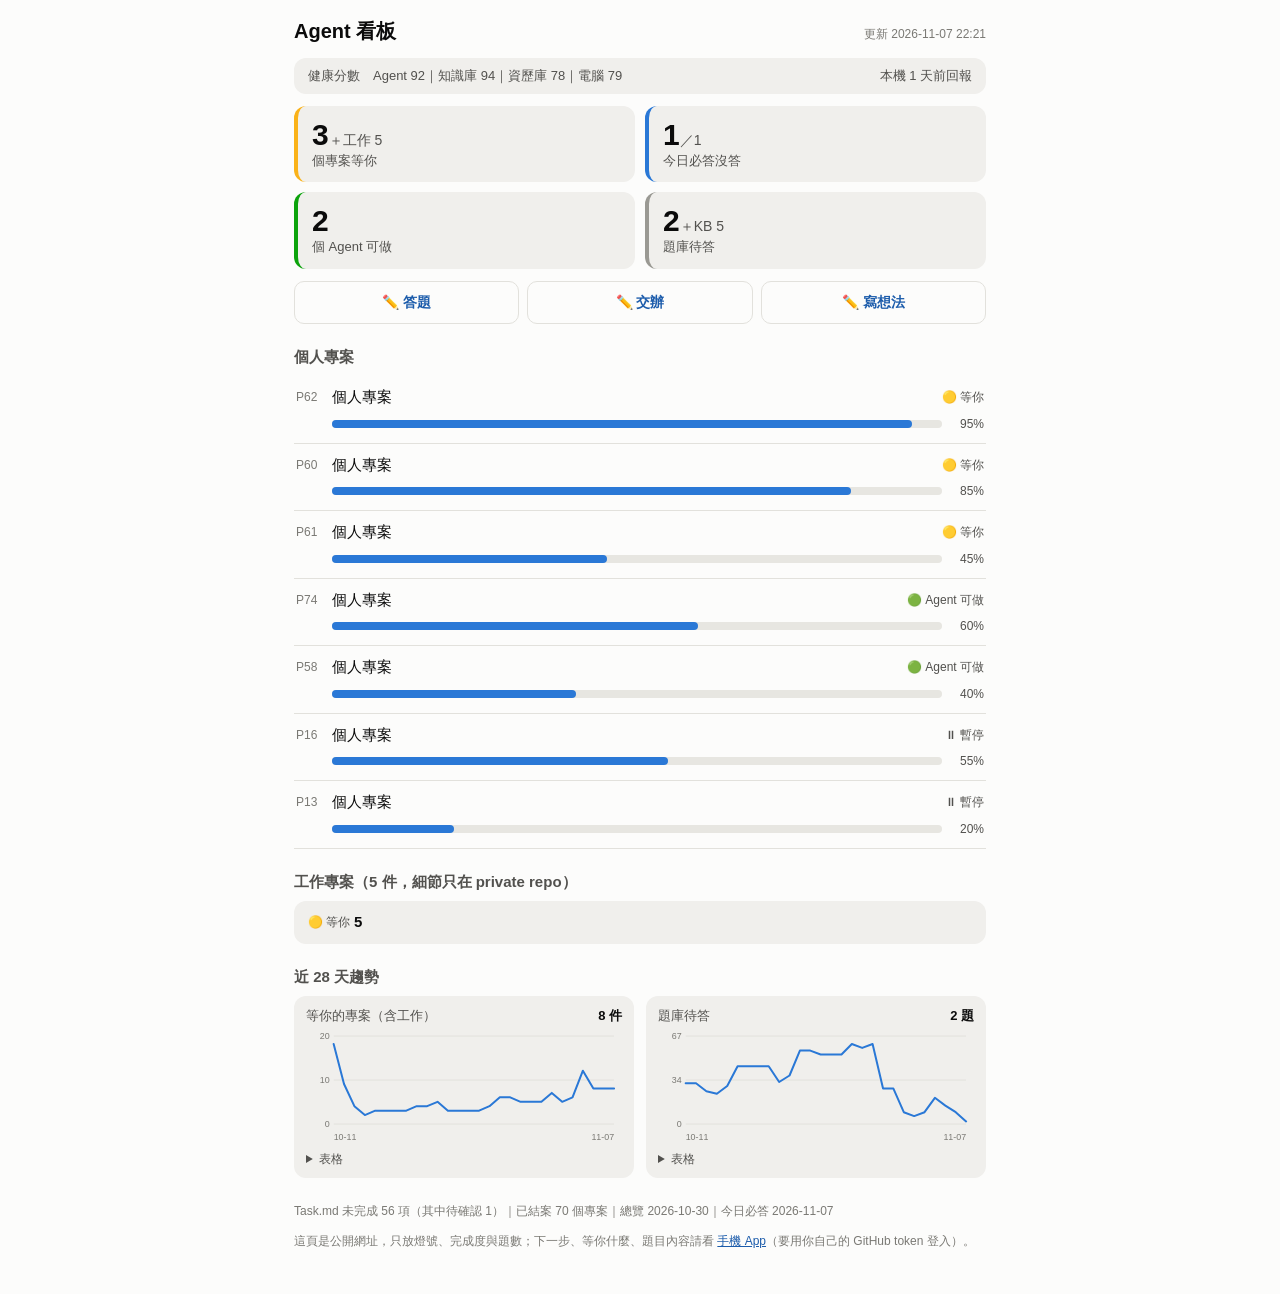
==== commit 1fdf97ec: "update 2026-11-07T14:21:20Z" ====
--- a/index.html
+++ b/index.html
@@ -64,11 +64,11 @@
 </head>
 <body class="viz-root">
 <main>
-<header><h1>Agent 看板</h1><span class="muted small">更新 2026-10-31 22:04</span></header>
+<header><h1>Agent 看板</h1><span class="muted small">更新 2026-11-07 22:21</span></header>
 
 
-<div class="health"><span>健康分數　Agent 88｜知識庫 98｜資歷庫 98｜電腦 79</span><span class="hb">本機 1 天前回報</span></div>
-<div class="tiles"><a class="tile wait" href="app/?tab=projects"><div class="big">2<small>＋工作 3</small></div><div class="lbl">個專案等你</div></a><a class="tile q" href="app/?tab=todo"><div class="big">1<small>／1</small></div><div class="lbl">必答沒答（10-30 出題）</div></a><a class="tile agent" href="app/?tab=projects"><div class="big">2</div><div class="lbl">個 Agent 可做</div></a><a class="tile n" href="app/?tab=todo"><div class="big">27<small>＋KB 2</small></div><div class="lbl">題庫待答</div></a></div>
+<div class="health"><span>健康分數　Agent 92｜知識庫 94｜資歷庫 78｜電腦 79</span><span class="hb">本機 1 天前回報</span></div>
+<div class="tiles"><a class="tile wait" href="app/?tab=projects"><div class="big">3<small>＋工作 5</small></div><div class="lbl">個專案等你</div></a><a class="tile q" href="app/?tab=todo"><div class="big">1<small>／1</small></div><div class="lbl">今日必答沒答</div></a><a class="tile agent" href="app/?tab=projects"><div class="big">2</div><div class="lbl">個 Agent 可做</div></a><a class="tile n" href="app/?tab=todo"><div class="big">2<small>＋KB 5</small></div><div class="lbl">題庫待答</div></a></div>
 
 <div class="actions">
   <a href="app/?tab=todo">✏️ 答題</a>
@@ -78,44 +78,44 @@
 
 <section>
 <h2>個人專案</h2>
-<ul><li class="proj wait"><div class="head"><span class="pid">P47</span><span class="name">/remote 遠端模式 skill</span><span class="chip wait"><i aria-hidden="true">🟡</i>等你</span></div><div class="meter"><div class="bar" role="img" aria-label="完成度 95%"><span style="width:95%"></span></div><div class="pct">95%</div></div></li><li class="proj wait"><div class="head"><span class="pid">P59</span><span class="name">個人網域 bodimao.com（Northwest）＋接 Netlify</span><span class="chip wait"><i aria-hidden="true">🟡</i>等你</span></div><div class="meter"><div class="bar" role="img" aria-label="完成度 60%"><span style="width:60%"></span></div><div class="pct">60%</div></div></li><li class="proj agent"><div class="head"><span class="pid">P32</span><span class="name">人生成就地圖（旅遊地圖＋人生成就）</span><span class="chip agent"><i aria-hidden="true">🟢</i>Agent 可做</span></div><div class="meter"><div class="bar" role="img" aria-label="完成度 90%"><span style="width:90%"></span></div><div class="pct">90%</div></div></li><li class="proj idea"><div class="head"><span class="pid">P58</span><span class="name">PR 清理：Chrome 代操 FB 按讚＋YouTube 留言</span><span class="chip idea"><i aria-hidden="true">💡</i>構想</span></div><div class="meter"><div class="bar" role="img" aria-label="完成度 0%"><span style="width:2%"></span></div><div class="pct">0%</div></div></li><li class="proj pause"><div class="head"><span class="pid">P16</span><span class="name">創業比賽（FIREver）</span><span class="chip pause"><i aria-hidden="true">⏸</i>暫停</span></div><div class="meter"><div class="bar" role="img" aria-label="完成度 55%"><span style="width:55%"></span></div><div class="pct">55%</div></div></li><li class="proj pause"><div class="head"><span class="pid">P13</span><span class="name">Google 相簿增量歸檔＋夜間圖片 OCR</span><span class="chip pause"><i aria-hidden="true">⏸</i>暫停</span></div><div class="meter"><div class="bar" role="img" aria-label="完成度 20%"><span style="width:20%"></span></div><div class="pct">20%</div></div></li></ul>
+<ul><li class="proj wait"><div class="head"><span class="pid">P62</span><span class="name">個人專案</span><span class="chip wait"><i aria-hidden="true">🟡</i>等你</span></div><div class="meter"><div class="bar" role="img" aria-label="完成度 95%"><span style="width:95%"></span></div><div class="pct">95%</div></div></li><li class="proj wait"><div class="head"><span class="pid">P60</span><span class="name">個人專案</span><span class="chip wait"><i aria-hidden="true">🟡</i>等你</span></div><div class="meter"><div class="bar" role="img" aria-label="完成度 85%"><span style="width:85%"></span></div><div class="pct">85%</div></div></li><li class="proj wait"><div class="head"><span class="pid">P61</span><span class="name">個人專案</span><span class="chip wait"><i aria-hidden="true">🟡</i>等你</span></div><div class="meter"><div class="bar" role="img" aria-label="完成度 45%"><span style="width:45%"></span></div><div class="pct">45%</div></div></li><li class="proj agent"><div class="head"><span class="pid">P74</span><span class="name">個人專案</span><span class="chip agent"><i aria-hidden="true">🟢</i>Agent 可做</span></div><div class="meter"><div class="bar" role="img" aria-label="完成度 60%"><span style="width:60%"></span></div><div class="pct">60%</div></div></li><li class="proj agent"><div class="head"><span class="pid">P58</span><span class="name">個人專案</span><span class="chip agent"><i aria-hidden="true">🟢</i>Agent 可做</span></div><div class="meter"><div class="bar" role="img" aria-label="完成度 40%"><span style="width:40%"></span></div><div class="pct">40%</div></div></li><li class="proj pause"><div class="head"><span class="pid">P16</span><span class="name">個人專案</span><span class="chip pause"><i aria-hidden="true">⏸</i>暫停</span></div><div class="meter"><div class="bar" role="img" aria-label="完成度 55%"><span style="width:55%"></span></div><div class="pct">55%</div></div></li><li class="proj pause"><div class="head"><span class="pid">P13</span><span class="name">個人專案</span><span class="chip pause"><i aria-hidden="true">⏸</i>暫停</span></div><div class="meter"><div class="bar" role="img" aria-label="完成度 20%"><span style="width:20%"></span></div><div class="pct">20%</div></div></li></ul>
 </section>
 
 <section>
-<h2>工作專案（4 件，細節只在 private repo）</h2>
-<div class="work"><span class="chip wait"><i aria-hidden="true">🟡</i>等你</span><span class="cnt">3</span><span class="chip agent"><i aria-hidden="true">🟢</i>Agent 可做</span><span class="cnt">1</span></div>
+<h2>工作專案（5 件，細節只在 private repo）</h2>
+<div class="work"><span class="chip wait"><i aria-hidden="true">🟡</i>等你</span><span class="cnt">5</span></div>
 </section>
 
 <section><h2>近 28 天趨勢</h2><div class="charts"><figure class="chart" id="t-wait">
-  <figcaption>等你的專案（含工作）<b>5 件</b></figcaption>
+  <figcaption>等你的專案（含工作）<b>8 件</b></figcaption>
   <div class="plot">
-    <svg viewBox="0 0 320 120" preserveAspectRatio="none" data-points='[{&quot;d&quot;: &quot;10-04&quot;, &quot;v&quot;: 15}, {&quot;d&quot;: &quot;10-05&quot;, &quot;v&quot;: 15}, {&quot;d&quot;: &quot;10-06&quot;, &quot;v&quot;: 17}, {&quot;d&quot;: &quot;10-07&quot;, &quot;v&quot;: 17}, {&quot;d&quot;: &quot;10-08&quot;, &quot;v&quot;: 17}, {&quot;d&quot;: &quot;10-09&quot;, &quot;v&quot;: 17}, {&quot;d&quot;: &quot;10-10&quot;, &quot;v&quot;: 17}, {&quot;d&quot;: &quot;10-11&quot;, &quot;v&quot;: 18}, {&quot;d&quot;: &quot;10-12&quot;, &quot;v&quot;: 9}, {&quot;d&quot;: &quot;10-13&quot;, &quot;v&quot;: 4}, {&quot;d&quot;: &quot;10-14&quot;, &quot;v&quot;: 2}, {&quot;d&quot;: &quot;10-15&quot;, &quot;v&quot;: 3}, {&quot;d&quot;: &quot;10-16&quot;, &quot;v&quot;: 3}, {&quot;d&quot;: &quot;10-17&quot;, &quot;v&quot;: 3}, {&quot;d&quot;: &quot;10-18&quot;, &quot;v&quot;: 3}, {&quot;d&quot;: &quot;10-19&quot;, &quot;v&quot;: 4}, {&quot;d&quot;: &quot;10-20&quot;, &quot;v&quot;: 4}, {&quot;d&quot;: &quot;10-21&quot;, &quot;v&quot;: 5}, {&quot;d&quot;: &quot;10-22&quot;, &quot;v&quot;: 3}, {&quot;d&quot;: &quot;10-23&quot;, &quot;v&quot;: 3}, {&quot;d&quot;: &quot;10-24&quot;, &quot;v&quot;: 3}, {&quot;d&quot;: &quot;10-25&quot;, &quot;v&quot;: 3}, {&quot;d&quot;: &quot;10-26&quot;, &quot;v&quot;: 4}, {&quot;d&quot;: &quot;10-27&quot;, &quot;v&quot;: 6}, {&quot;d&quot;: &quot;10-28&quot;, &quot;v&quot;: 6}, {&quot;d&quot;: &quot;10-29&quot;, &quot;v&quot;: 5}, {&quot;d&quot;: &quot;10-30&quot;, &quot;v&quot;: 5}, {&quot;d&quot;: &quot;10-31&quot;, &quot;v&quot;: 5}]'
+    <svg viewBox="0 0 320 120" preserveAspectRatio="none" data-points='[{&quot;d&quot;: &quot;10-11&quot;, &quot;v&quot;: 18}, {&quot;d&quot;: &quot;10-12&quot;, &quot;v&quot;: 9}, {&quot;d&quot;: &quot;10-13&quot;, &quot;v&quot;: 4}, {&quot;d&quot;: &quot;10-14&quot;, &quot;v&quot;: 2}, {&quot;d&quot;: &quot;10-15&quot;, &quot;v&quot;: 3}, {&quot;d&quot;: &quot;10-16&quot;, &quot;v&quot;: 3}, {&quot;d&quot;: &quot;10-17&quot;, &quot;v&quot;: 3}, {&quot;d&quot;: &quot;10-18&quot;, &quot;v&quot;: 3}, {&quot;d&quot;: &quot;10-19&quot;, &quot;v&quot;: 4}, {&quot;d&quot;: &quot;10-20&quot;, &quot;v&quot;: 4}, {&quot;d&quot;: &quot;10-21&quot;, &quot;v&quot;: 5}, {&quot;d&quot;: &quot;10-22&quot;, &quot;v&quot;: 3}, {&quot;d&quot;: &quot;10-23&quot;, &quot;v&quot;: 3}, {&quot;d&quot;: &quot;10-24&quot;, &quot;v&quot;: 3}, {&quot;d&quot;: &quot;10-25&quot;, &quot;v&quot;: 3}, {&quot;d&quot;: &quot;10-26&quot;, &quot;v&quot;: 4}, {&quot;d&quot;: &quot;10-27&quot;, &quot;v&quot;: 6}, {&quot;d&quot;: &quot;10-28&quot;, &quot;v&quot;: 6}, {&quot;d&quot;: &quot;10-29&quot;, &quot;v&quot;: 5}, {&quot;d&quot;: &quot;10-30&quot;, &quot;v&quot;: 5}, {&quot;d&quot;: &quot;10-31&quot;, &quot;v&quot;: 5}, {&quot;d&quot;: &quot;11-01&quot;, &quot;v&quot;: 7}, {&quot;d&quot;: &quot;11-02&quot;, &quot;v&quot;: 5}, {&quot;d&quot;: &quot;11-03&quot;, &quot;v&quot;: 6}, {&quot;d&quot;: &quot;11-04&quot;, &quot;v&quot;: 12}, {&quot;d&quot;: &quot;11-05&quot;, &quot;v&quot;: 8}, {&quot;d&quot;: &quot;11-06&quot;, &quot;v&quot;: 8}, {&quot;d&quot;: &quot;11-07&quot;, &quot;v&quot;: 8}]'
          data-x0="28" data-x1="312" data-yt="10" data-yb="98" data-ymax="19.8" data-unit=" 件">
-      <line class="grid" x1="28" x2="312" y1="98.0" y2="98.0"/><text class="axis" x="24" y="101.0" text-anchor="end">0</text><line class="grid" x1="28" x2="312" y1="54.0" y2="54.0"/><text class="axis" x="24" y="57.0" text-anchor="end">10</text><line class="grid" x1="28" x2="312" y1="10.0" y2="10.0"/><text class="axis" x="24" y="13.0" text-anchor="end">20</text><text class="axis" x="28" y="114">10-04</text><text class="axis" x="312" y="114" text-anchor="end">10-31</text><polyline class="line" points="28.0,31.3 38.5,31.3 49.0,22.4 59.6,22.4 70.1,22.4 80.6,22.4 91.1,22.4 101.6,18.0 112.1,58.0 122.7,80.2 133.2,89.1 143.7,84.7 154.2,84.7 164.7,84.7 175.3,84.7 185.8,80.2 196.3,80.2 206.8,75.8 217.3,84.7 227.9,84.7 238.4,84.7 248.9,84.7 259.4,80.2 269.9,71.3 280.4,71.3 291.0,75.8 301.5,75.8 312.0,75.8"/>
+      <line class="grid" x1="28" x2="312" y1="98.0" y2="98.0"/><text class="axis" x="24" y="101.0" text-anchor="end">0</text><line class="grid" x1="28" x2="312" y1="54.0" y2="54.0"/><text class="axis" x="24" y="57.0" text-anchor="end">10</text><line class="grid" x1="28" x2="312" y1="10.0" y2="10.0"/><text class="axis" x="24" y="13.0" text-anchor="end">20</text><text class="axis" x="28" y="114">10-11</text><text class="axis" x="312" y="114" text-anchor="end">11-07</text><polyline class="line" points="28.0,18.0 38.5,58.0 49.0,80.2 59.6,89.1 70.1,84.7 80.6,84.7 91.1,84.7 101.6,84.7 112.1,80.2 122.7,80.2 133.2,75.8 143.7,84.7 154.2,84.7 164.7,84.7 175.3,84.7 185.8,80.2 196.3,71.3 206.8,71.3 217.3,75.8 227.9,75.8 238.4,75.8 248.9,66.9 259.4,75.8 269.9,71.3 280.4,44.7 291.0,62.4 301.5,62.4 312.0,62.4"/>
       <line class="cross" y1="10" y2="98" x1="-9" x2="-9"/>
       <circle class="hover" r="4" cx="-9" cy="-9"/>
       <rect class="hit" x="0" y="0" width="320" height="120"/>
     </svg>
     <div class="tip" hidden></div>
   </div>
-  <details><summary>表格</summary><table><tr><th>日期</th><th>等你的專案（含工作）</th></tr><tr><td>10-04</td><td>15</td></tr><tr><td>10-05</td><td>15</td></tr><tr><td>10-06</td><td>17</td></tr><tr><td>10-07</td><td>17</td></tr><tr><td>10-08</td><td>17</td></tr><tr><td>10-09</td><td>17</td></tr><tr><td>10-10</td><td>17</td></tr><tr><td>10-11</td><td>18</td></tr><tr><td>10-12</td><td>9</td></tr><tr><td>10-13</td><td>4</td></tr><tr><td>10-14</td><td>2</td></tr><tr><td>10-15</td><td>3</td></tr><tr><td>10-16</td><td>3</td></tr><tr><td>10-17</td><td>3</td></tr><tr><td>10-18</td><td>3</td></tr><tr><td>10-19</td><td>4</td></tr><tr><td>10-20</td><td>4</td></tr><tr><td>10-21</td><td>5</td></tr><tr><td>10-22</td><td>3</td></tr><tr><td>10-23</td><td>3</td></tr><tr><td>10-24</td><td>3</td></tr><tr><td>10-25</td><td>3</td></tr><tr><td>10-26</td><td>4</td></tr><tr><td>10-27</td><td>6</td></tr><tr><td>10-28</td><td>6</td></tr><tr><td>10-29</td><td>5</td></tr><tr><td>10-30</td><td>5</td></tr><tr><td>10-31</td><td>5</td></tr></table></details>
+  <details><summary>表格</summary><table><tr><th>日期</th><th>等你的專案（含工作）</th></tr><tr><td>10-11</td><td>18</td></tr><tr><td>10-12</td><td>9</td></tr><tr><td>10-13</td><td>4</td></tr><tr><td>10-14</td><td>2</td></tr><tr><td>10-15</td><td>3</td></tr><tr><td>10-16</td><td>3</td></tr><tr><td>10-17</td><td>3</td></tr><tr><td>10-18</td><td>3</td></tr><tr><td>10-19</td><td>4</td></tr><tr><td>10-20</td><td>4</td></tr><tr><td>10-21</td><td>5</td></tr><tr><td>10-22</td><td>3</td></tr><tr><td>10-23</td><td>3</td></tr><tr><td>10-24</td><td>3</td></tr><tr><td>10-25</td><td>3</td></tr><tr><td>10-26</td><td>4</td></tr><tr><td>10-27</td><td>6</td></tr><tr><td>10-28</td><td>6</td></tr><tr><td>10-29</td><td>5</td></tr><tr><td>10-30</td><td>5</td></tr><tr><td>10-31</td><td>5</td></tr><tr><td>11-01</td><td>7</td></tr><tr><td>11-02</td><td>5</td></tr><tr><td>11-03</td><td>6</td></tr><tr><td>11-04</td><td>12</td></tr><tr><td>11-05</td><td>8</td></tr><tr><td>11-06</td><td>8</td></tr><tr><td>11-07</td><td>8</td></tr></table></details>
 </figure><figure class="chart" id="t-bank">
-  <figcaption>題庫待答<b>27 題</b></figcaption>
+  <figcaption>題庫待答<b>2 題</b></figcaption>
   <div class="plot">
-    <svg viewBox="0 0 320 120" preserveAspectRatio="none" data-points='[{&quot;d&quot;: &quot;10-04&quot;, &quot;v&quot;: 11}, {&quot;d&quot;: &quot;10-05&quot;, &quot;v&quot;: 17}, {&quot;d&quot;: &quot;10-06&quot;, &quot;v&quot;: 9}, {&quot;d&quot;: &quot;10-07&quot;, &quot;v&quot;: 9}, {&quot;d&quot;: &quot;10-08&quot;, &quot;v&quot;: 9}, {&quot;d&quot;: &quot;10-09&quot;, &quot;v&quot;: 9}, {&quot;d&quot;: &quot;10-10&quot;, &quot;v&quot;: 9}, {&quot;d&quot;: &quot;10-11&quot;, &quot;v&quot;: 31}, {&quot;d&quot;: &quot;10-12&quot;, &quot;v&quot;: 31}, {&quot;d&quot;: &quot;10-13&quot;, &quot;v&quot;: 25}, {&quot;d&quot;: &quot;10-14&quot;, &quot;v&quot;: 23}, {&quot;d&quot;: &quot;10-15&quot;, &quot;v&quot;: 29}, {&quot;d&quot;: &quot;10-16&quot;, &quot;v&quot;: 44}, {&quot;d&quot;: &quot;10-17&quot;, &quot;v&quot;: 44}, {&quot;d&quot;: &quot;10-18&quot;, &quot;v&quot;: 44}, {&quot;d&quot;: &quot;10-19&quot;, &quot;v&quot;: 44}, {&quot;d&quot;: &quot;10-20&quot;, &quot;v&quot;: 32}, {&quot;d&quot;: &quot;10-21&quot;, &quot;v&quot;: 37}, {&quot;d&quot;: &quot;10-22&quot;, &quot;v&quot;: 56}, {&quot;d&quot;: &quot;10-23&quot;, &quot;v&quot;: 56}, {&quot;d&quot;: &quot;10-24&quot;, &quot;v&quot;: 53}, {&quot;d&quot;: &quot;10-25&quot;, &quot;v&quot;: 53}, {&quot;d&quot;: &quot;10-26&quot;, &quot;v&quot;: 53}, {&quot;d&quot;: &quot;10-27&quot;, &quot;v&quot;: 61}, {&quot;d&quot;: &quot;10-28&quot;, &quot;v&quot;: 58}, {&quot;d&quot;: &quot;10-29&quot;, &quot;v&quot;: 61}, {&quot;d&quot;: &quot;10-30&quot;, &quot;v&quot;: 27}, {&quot;d&quot;: &quot;10-31&quot;, &quot;v&quot;: 27}]'
+    <svg viewBox="0 0 320 120" preserveAspectRatio="none" data-points='[{&quot;d&quot;: &quot;10-11&quot;, &quot;v&quot;: 31}, {&quot;d&quot;: &quot;10-12&quot;, &quot;v&quot;: 31}, {&quot;d&quot;: &quot;10-13&quot;, &quot;v&quot;: 25}, {&quot;d&quot;: &quot;10-14&quot;, &quot;v&quot;: 23}, {&quot;d&quot;: &quot;10-15&quot;, &quot;v&quot;: 29}, {&quot;d&quot;: &quot;10-16&quot;, &quot;v&quot;: 44}, {&quot;d&quot;: &quot;10-17&quot;, &quot;v&quot;: 44}, {&quot;d&quot;: &quot;10-18&quot;, &quot;v&quot;: 44}, {&quot;d&quot;: &quot;10-19&quot;, &quot;v&quot;: 44}, {&quot;d&quot;: &quot;10-20&quot;, &quot;v&quot;: 32}, {&quot;d&quot;: &quot;10-21&quot;, &quot;v&quot;: 37}, {&quot;d&quot;: &quot;10-22&quot;, &quot;v&quot;: 56}, {&quot;d&quot;: &quot;10-23&quot;, &quot;v&quot;: 56}, {&quot;d&quot;: &quot;10-24&quot;, &quot;v&quot;: 53}, {&quot;d&quot;: &quot;10-25&quot;, &quot;v&quot;: 53}, {&quot;d&quot;: &quot;10-26&quot;, &quot;v&quot;: 53}, {&quot;d&quot;: &quot;10-27&quot;, &quot;v&quot;: 61}, {&quot;d&quot;: &quot;10-28&quot;, &quot;v&quot;: 58}, {&quot;d&quot;: &quot;10-29&quot;, &quot;v&quot;: 61}, {&quot;d&quot;: &quot;10-30&quot;, &quot;v&quot;: 27}, {&quot;d&quot;: &quot;10-31&quot;, &quot;v&quot;: 27}, {&quot;d&quot;: &quot;11-01&quot;, &quot;v&quot;: 9}, {&quot;d&quot;: &quot;11-02&quot;, &quot;v&quot;: 6}, {&quot;d&quot;: &quot;11-03&quot;, &quot;v&quot;: 9}, {&quot;d&quot;: &quot;11-04&quot;, &quot;v&quot;: 20}, {&quot;d&quot;: &quot;11-05&quot;, &quot;v&quot;: 14}, {&quot;d&quot;: &quot;11-06&quot;, &quot;v&quot;: 9}, {&quot;d&quot;: &quot;11-07&quot;, &quot;v&quot;: 2}]'
          data-x0="28" data-x1="312" data-yt="10" data-yb="98" data-ymax="67.1" data-unit=" 題">
-      <line class="grid" x1="28" x2="312" y1="98.0" y2="98.0"/><text class="axis" x="24" y="101.0" text-anchor="end">0</text><line class="grid" x1="28" x2="312" y1="54.0" y2="54.0"/><text class="axis" x="24" y="57.0" text-anchor="end">34</text><line class="grid" x1="28" x2="312" y1="10.0" y2="10.0"/><text class="axis" x="24" y="13.0" text-anchor="end">67</text><text class="axis" x="28" y="114">10-04</text><text class="axis" x="312" y="114" text-anchor="end">10-31</text><polyline class="line" points="28.0,83.6 38.5,75.7 49.0,86.2 59.6,86.2 70.1,86.2 80.6,86.2 91.1,86.2 101.6,57.3 112.1,57.3 122.7,65.2 133.2,67.8 143.7,60.0 154.2,40.3 164.7,40.3 175.3,40.3 185.8,40.3 196.3,56.0 206.8,49.5 217.3,24.6 227.9,24.6 238.4,28.5 248.9,28.5 259.4,28.5 269.9,18.0 280.4,21.9 291.0,18.0 301.5,62.6 312.0,62.6"/>
+      <line class="grid" x1="28" x2="312" y1="98.0" y2="98.0"/><text class="axis" x="24" y="101.0" text-anchor="end">0</text><line class="grid" x1="28" x2="312" y1="54.0" y2="54.0"/><text class="axis" x="24" y="57.0" text-anchor="end">34</text><line class="grid" x1="28" x2="312" y1="10.0" y2="10.0"/><text class="axis" x="24" y="13.0" text-anchor="end">67</text><text class="axis" x="28" y="114">10-11</text><text class="axis" x="312" y="114" text-anchor="end">11-07</text><polyline class="line" points="28.0,57.3 38.5,57.3 49.0,65.2 59.6,67.8 70.1,60.0 80.6,40.3 91.1,40.3 101.6,40.3 112.1,40.3 122.7,56.0 133.2,49.5 143.7,24.6 154.2,24.6 164.7,28.5 175.3,28.5 185.8,28.5 196.3,18.0 206.8,21.9 217.3,18.0 227.9,62.6 238.4,62.6 248.9,86.2 259.4,90.1 269.9,86.2 280.4,71.8 291.0,79.6 301.5,86.2 312.0,95.4"/>
       <line class="cross" y1="10" y2="98" x1="-9" x2="-9"/>
       <circle class="hover" r="4" cx="-9" cy="-9"/>
       <rect class="hit" x="0" y="0" width="320" height="120"/>
     </svg>
     <div class="tip" hidden></div>
   </div>
-  <details><summary>表格</summary><table><tr><th>日期</th><th>題庫待答</th></tr><tr><td>10-04</td><td>11</td></tr><tr><td>10-05</td><td>17</td></tr><tr><td>10-06</td><td>9</td></tr><tr><td>10-07</td><td>9</td></tr><tr><td>10-08</td><td>9</td></tr><tr><td>10-09</td><td>9</td></tr><tr><td>10-10</td><td>9</td></tr><tr><td>10-11</td><td>31</td></tr><tr><td>10-12</td><td>31</td></tr><tr><td>10-13</td><td>25</td></tr><tr><td>10-14</td><td>23</td></tr><tr><td>10-15</td><td>29</td></tr><tr><td>10-16</td><td>44</td></tr><tr><td>10-17</td><td>44</td></tr><tr><td>10-18</td><td>44</td></tr><tr><td>10-19</td><td>44</td></tr><tr><td>10-20</td><td>32</td></tr><tr><td>10-21</td><td>37</td></tr><tr><td>10-22</td><td>56</td></tr><tr><td>10-23</td><td>56</td></tr><tr><td>10-24</td><td>53</td></tr><tr><td>10-25</td><td>53</td></tr><tr><td>10-26</td><td>53</td></tr><tr><td>10-27</td><td>61</td></tr><tr><td>10-28</td><td>58</td></tr><tr><td>10-29</td><td>61</td></tr><tr><td>10-30</td><td>27</td></tr><tr><td>10-31</td><td>27</td></tr></table></details>
+  <details><summary>表格</summary><table><tr><th>日期</th><th>題庫待答</th></tr><tr><td>10-11</td><td>31</td></tr><tr><td>10-12</td><td>31</td></tr><tr><td>10-13</td><td>25</td></tr><tr><td>10-14</td><td>23</td></tr><tr><td>10-15</td><td>29</td></tr><tr><td>10-16</td><td>44</td></tr><tr><td>10-17</td><td>44</td></tr><tr><td>10-18</td><td>44</td></tr><tr><td>10-19</td><td>44</td></tr><tr><td>10-20</td><td>32</td></tr><tr><td>10-21</td><td>37</td></tr><tr><td>10-22</td><td>56</td></tr><tr><td>10-23</td><td>56</td></tr><tr><td>10-24</td><td>53</td></tr><tr><td>10-25</td><td>53</td></tr><tr><td>10-26</td><td>53</td></tr><tr><td>10-27</td><td>61</td></tr><tr><td>10-28</td><td>58</td></tr><tr><td>10-29</td><td>61</td></tr><tr><td>10-30</td><td>27</td></tr><tr><td>10-31</td><td>27</td></tr><tr><td>11-01</td><td>9</td></tr><tr><td>11-02</td><td>6</td></tr><tr><td>11-03</td><td>9</td></tr><tr><td>11-04</td><td>20</td></tr><tr><td>11-05</td><td>14</td></tr><tr><td>11-06</td><td>9</td></tr><tr><td>11-07</td><td>2</td></tr></table></details>
 </figure></div></section>
 
 <footer>
-<p>Task.md 未完成 25 項（其中待確認 2）｜已結案 58 個專案｜總覽 2026-10-30｜今日必答 2026-10-30</p>
+<p>Task.md 未完成 56 項（其中待確認 1）｜已結案 70 個專案｜總覽 2026-10-30｜今日必答 2026-11-07</p>
 <p>這頁是公開網址，只放燈號、完成度與題數；下一步、等你什麼、題目內容請看 <a href="app/?tab=projects">手機 App</a>（要用你自己的 GitHub token 登入）。</p>
 </footer>
 </main>
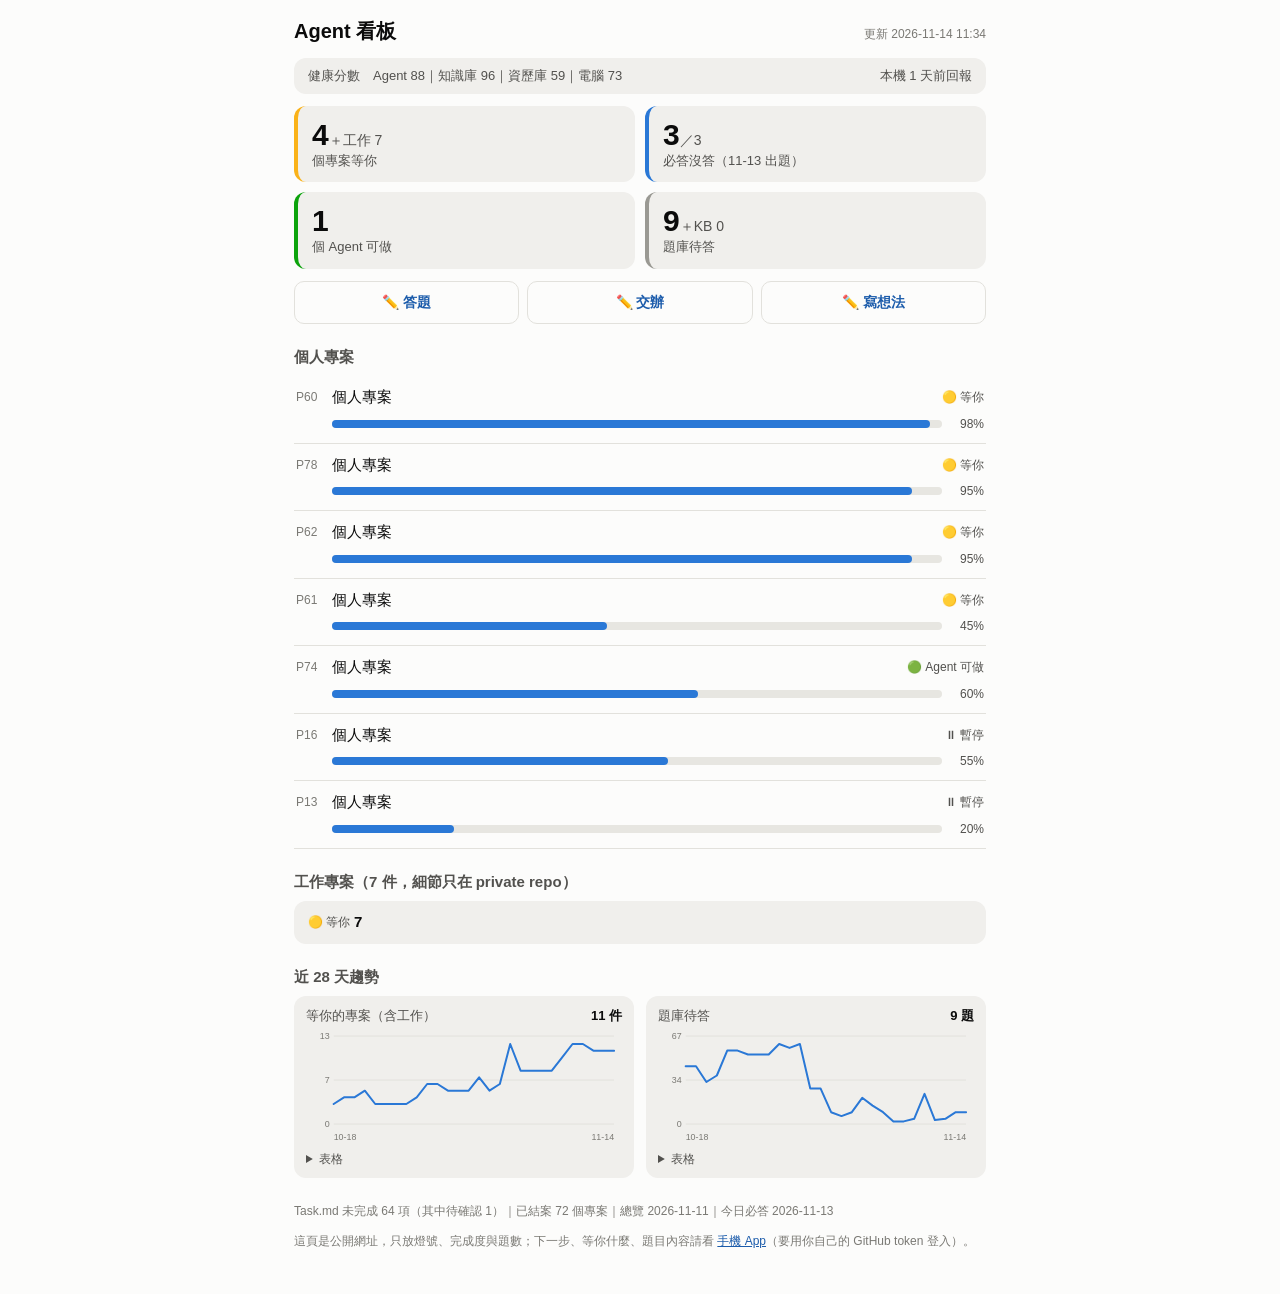
==== commit 71207eb6: "update 2026-11-14T03:34:58Z" ====
--- a/index.html
+++ b/index.html
@@ -64,11 +64,11 @@
 </head>
 <body class="viz-root">
 <main>
-<header><h1>Agent 看板</h1><span class="muted small">更新 2026-11-07 22:21</span></header>
+<header><h1>Agent 看板</h1><span class="muted small">更新 2026-11-14 11:34</span></header>
 
 
-<div class="health"><span>健康分數　Agent 92｜知識庫 94｜資歷庫 78｜電腦 79</span><span class="hb">本機 1 天前回報</span></div>
-<div class="tiles"><a class="tile wait" href="app/?tab=projects"><div class="big">3<small>＋工作 5</small></div><div class="lbl">個專案等你</div></a><a class="tile q" href="app/?tab=todo"><div class="big">1<small>／1</small></div><div class="lbl">今日必答沒答</div></a><a class="tile agent" href="app/?tab=projects"><div class="big">2</div><div class="lbl">個 Agent 可做</div></a><a class="tile n" href="app/?tab=todo"><div class="big">2<small>＋KB 5</small></div><div class="lbl">題庫待答</div></a></div>
+<div class="health"><span>健康分數　Agent 88｜知識庫 96｜資歷庫 59｜電腦 73</span><span class="hb">本機 1 天前回報</span></div>
+<div class="tiles"><a class="tile wait" href="app/?tab=projects"><div class="big">4<small>＋工作 7</small></div><div class="lbl">個專案等你</div></a><a class="tile q" href="app/?tab=todo"><div class="big">3<small>／3</small></div><div class="lbl">必答沒答（11-13 出題）</div></a><a class="tile agent" href="app/?tab=projects"><div class="big">1</div><div class="lbl">個 Agent 可做</div></a><a class="tile n" href="app/?tab=todo"><div class="big">9<small>＋KB 0</small></div><div class="lbl">題庫待答</div></a></div>
 
 <div class="actions">
   <a href="app/?tab=todo">✏️ 答題</a>
@@ -78,44 +78,44 @@
 
 <section>
 <h2>個人專案</h2>
-<ul><li class="proj wait"><div class="head"><span class="pid">P62</span><span class="name">個人專案</span><span class="chip wait"><i aria-hidden="true">🟡</i>等你</span></div><div class="meter"><div class="bar" role="img" aria-label="完成度 95%"><span style="width:95%"></span></div><div class="pct">95%</div></div></li><li class="proj wait"><div class="head"><span class="pid">P60</span><span class="name">個人專案</span><span class="chip wait"><i aria-hidden="true">🟡</i>等你</span></div><div class="meter"><div class="bar" role="img" aria-label="完成度 85%"><span style="width:85%"></span></div><div class="pct">85%</div></div></li><li class="proj wait"><div class="head"><span class="pid">P61</span><span class="name">個人專案</span><span class="chip wait"><i aria-hidden="true">🟡</i>等你</span></div><div class="meter"><div class="bar" role="img" aria-label="完成度 45%"><span style="width:45%"></span></div><div class="pct">45%</div></div></li><li class="proj agent"><div class="head"><span class="pid">P74</span><span class="name">個人專案</span><span class="chip agent"><i aria-hidden="true">🟢</i>Agent 可做</span></div><div class="meter"><div class="bar" role="img" aria-label="完成度 60%"><span style="width:60%"></span></div><div class="pct">60%</div></div></li><li class="proj agent"><div class="head"><span class="pid">P58</span><span class="name">個人專案</span><span class="chip agent"><i aria-hidden="true">🟢</i>Agent 可做</span></div><div class="meter"><div class="bar" role="img" aria-label="完成度 40%"><span style="width:40%"></span></div><div class="pct">40%</div></div></li><li class="proj pause"><div class="head"><span class="pid">P16</span><span class="name">個人專案</span><span class="chip pause"><i aria-hidden="true">⏸</i>暫停</span></div><div class="meter"><div class="bar" role="img" aria-label="完成度 55%"><span style="width:55%"></span></div><div class="pct">55%</div></div></li><li class="proj pause"><div class="head"><span class="pid">P13</span><span class="name">個人專案</span><span class="chip pause"><i aria-hidden="true">⏸</i>暫停</span></div><div class="meter"><div class="bar" role="img" aria-label="完成度 20%"><span style="width:20%"></span></div><div class="pct">20%</div></div></li></ul>
+<ul><li class="proj wait"><div class="head"><span class="pid">P60</span><span class="name">個人專案</span><span class="chip wait"><i aria-hidden="true">🟡</i>等你</span></div><div class="meter"><div class="bar" role="img" aria-label="完成度 98%"><span style="width:98%"></span></div><div class="pct">98%</div></div></li><li class="proj wait"><div class="head"><span class="pid">P78</span><span class="name">個人專案</span><span class="chip wait"><i aria-hidden="true">🟡</i>等你</span></div><div class="meter"><div class="bar" role="img" aria-label="完成度 95%"><span style="width:95%"></span></div><div class="pct">95%</div></div></li><li class="proj wait"><div class="head"><span class="pid">P62</span><span class="name">個人專案</span><span class="chip wait"><i aria-hidden="true">🟡</i>等你</span></div><div class="meter"><div class="bar" role="img" aria-label="完成度 95%"><span style="width:95%"></span></div><div class="pct">95%</div></div></li><li class="proj wait"><div class="head"><span class="pid">P61</span><span class="name">個人專案</span><span class="chip wait"><i aria-hidden="true">🟡</i>等你</span></div><div class="meter"><div class="bar" role="img" aria-label="完成度 45%"><span style="width:45%"></span></div><div class="pct">45%</div></div></li><li class="proj agent"><div class="head"><span class="pid">P74</span><span class="name">個人專案</span><span class="chip agent"><i aria-hidden="true">🟢</i>Agent 可做</span></div><div class="meter"><div class="bar" role="img" aria-label="完成度 60%"><span style="width:60%"></span></div><div class="pct">60%</div></div></li><li class="proj pause"><div class="head"><span class="pid">P16</span><span class="name">個人專案</span><span class="chip pause"><i aria-hidden="true">⏸</i>暫停</span></div><div class="meter"><div class="bar" role="img" aria-label="完成度 55%"><span style="width:55%"></span></div><div class="pct">55%</div></div></li><li class="proj pause"><div class="head"><span class="pid">P13</span><span class="name">個人專案</span><span class="chip pause"><i aria-hidden="true">⏸</i>暫停</span></div><div class="meter"><div class="bar" role="img" aria-label="完成度 20%"><span style="width:20%"></span></div><div class="pct">20%</div></div></li></ul>
 </section>
 
 <section>
-<h2>工作專案（5 件，細節只在 private repo）</h2>
-<div class="work"><span class="chip wait"><i aria-hidden="true">🟡</i>等你</span><span class="cnt">5</span></div>
+<h2>工作專案（7 件，細節只在 private repo）</h2>
+<div class="work"><span class="chip wait"><i aria-hidden="true">🟡</i>等你</span><span class="cnt">7</span></div>
 </section>
 
 <section><h2>近 28 天趨勢</h2><div class="charts"><figure class="chart" id="t-wait">
-  <figcaption>等你的專案（含工作）<b>8 件</b></figcaption>
+  <figcaption>等你的專案（含工作）<b>11 件</b></figcaption>
   <div class="plot">
-    <svg viewBox="0 0 320 120" preserveAspectRatio="none" data-points='[{&quot;d&quot;: &quot;10-11&quot;, &quot;v&quot;: 18}, {&quot;d&quot;: &quot;10-12&quot;, &quot;v&quot;: 9}, {&quot;d&quot;: &quot;10-13&quot;, &quot;v&quot;: 4}, {&quot;d&quot;: &quot;10-14&quot;, &quot;v&quot;: 2}, {&quot;d&quot;: &quot;10-15&quot;, &quot;v&quot;: 3}, {&quot;d&quot;: &quot;10-16&quot;, &quot;v&quot;: 3}, {&quot;d&quot;: &quot;10-17&quot;, &quot;v&quot;: 3}, {&quot;d&quot;: &quot;10-18&quot;, &quot;v&quot;: 3}, {&quot;d&quot;: &quot;10-19&quot;, &quot;v&quot;: 4}, {&quot;d&quot;: &quot;10-20&quot;, &quot;v&quot;: 4}, {&quot;d&quot;: &quot;10-21&quot;, &quot;v&quot;: 5}, {&quot;d&quot;: &quot;10-22&quot;, &quot;v&quot;: 3}, {&quot;d&quot;: &quot;10-23&quot;, &quot;v&quot;: 3}, {&quot;d&quot;: &quot;10-24&quot;, &quot;v&quot;: 3}, {&quot;d&quot;: &quot;10-25&quot;, &quot;v&quot;: 3}, {&quot;d&quot;: &quot;10-26&quot;, &quot;v&quot;: 4}, {&quot;d&quot;: &quot;10-27&quot;, &quot;v&quot;: 6}, {&quot;d&quot;: &quot;10-28&quot;, &quot;v&quot;: 6}, {&quot;d&quot;: &quot;10-29&quot;, &quot;v&quot;: 5}, {&quot;d&quot;: &quot;10-30&quot;, &quot;v&quot;: 5}, {&quot;d&quot;: &quot;10-31&quot;, &quot;v&quot;: 5}, {&quot;d&quot;: &quot;11-01&quot;, &quot;v&quot;: 7}, {&quot;d&quot;: &quot;11-02&quot;, &quot;v&quot;: 5}, {&quot;d&quot;: &quot;11-03&quot;, &quot;v&quot;: 6}, {&quot;d&quot;: &quot;11-04&quot;, &quot;v&quot;: 12}, {&quot;d&quot;: &quot;11-05&quot;, &quot;v&quot;: 8}, {&quot;d&quot;: &quot;11-06&quot;, &quot;v&quot;: 8}, {&quot;d&quot;: &quot;11-07&quot;, &quot;v&quot;: 8}]'
-         data-x0="28" data-x1="312" data-yt="10" data-yb="98" data-ymax="19.8" data-unit=" 件">
-      <line class="grid" x1="28" x2="312" y1="98.0" y2="98.0"/><text class="axis" x="24" y="101.0" text-anchor="end">0</text><line class="grid" x1="28" x2="312" y1="54.0" y2="54.0"/><text class="axis" x="24" y="57.0" text-anchor="end">10</text><line class="grid" x1="28" x2="312" y1="10.0" y2="10.0"/><text class="axis" x="24" y="13.0" text-anchor="end">20</text><text class="axis" x="28" y="114">10-11</text><text class="axis" x="312" y="114" text-anchor="end">11-07</text><polyline class="line" points="28.0,18.0 38.5,58.0 49.0,80.2 59.6,89.1 70.1,84.7 80.6,84.7 91.1,84.7 101.6,84.7 112.1,80.2 122.7,80.2 133.2,75.8 143.7,84.7 154.2,84.7 164.7,84.7 175.3,84.7 185.8,80.2 196.3,71.3 206.8,71.3 217.3,75.8 227.9,75.8 238.4,75.8 248.9,66.9 259.4,75.8 269.9,71.3 280.4,44.7 291.0,62.4 301.5,62.4 312.0,62.4"/>
+    <svg viewBox="0 0 320 120" preserveAspectRatio="none" data-points='[{&quot;d&quot;: &quot;10-18&quot;, &quot;v&quot;: 3}, {&quot;d&quot;: &quot;10-19&quot;, &quot;v&quot;: 4}, {&quot;d&quot;: &quot;10-20&quot;, &quot;v&quot;: 4}, {&quot;d&quot;: &quot;10-21&quot;, &quot;v&quot;: 5}, {&quot;d&quot;: &quot;10-22&quot;, &quot;v&quot;: 3}, {&quot;d&quot;: &quot;10-23&quot;, &quot;v&quot;: 3}, {&quot;d&quot;: &quot;10-24&quot;, &quot;v&quot;: 3}, {&quot;d&quot;: &quot;10-25&quot;, &quot;v&quot;: 3}, {&quot;d&quot;: &quot;10-26&quot;, &quot;v&quot;: 4}, {&quot;d&quot;: &quot;10-27&quot;, &quot;v&quot;: 6}, {&quot;d&quot;: &quot;10-28&quot;, &quot;v&quot;: 6}, {&quot;d&quot;: &quot;10-29&quot;, &quot;v&quot;: 5}, {&quot;d&quot;: &quot;10-30&quot;, &quot;v&quot;: 5}, {&quot;d&quot;: &quot;10-31&quot;, &quot;v&quot;: 5}, {&quot;d&quot;: &quot;11-01&quot;, &quot;v&quot;: 7}, {&quot;d&quot;: &quot;11-02&quot;, &quot;v&quot;: 5}, {&quot;d&quot;: &quot;11-03&quot;, &quot;v&quot;: 6}, {&quot;d&quot;: &quot;11-04&quot;, &quot;v&quot;: 12}, {&quot;d&quot;: &quot;11-05&quot;, &quot;v&quot;: 8}, {&quot;d&quot;: &quot;11-06&quot;, &quot;v&quot;: 8}, {&quot;d&quot;: &quot;11-07&quot;, &quot;v&quot;: 8}, {&quot;d&quot;: &quot;11-08&quot;, &quot;v&quot;: 8}, {&quot;d&quot;: &quot;11-09&quot;, &quot;v&quot;: 10}, {&quot;d&quot;: &quot;11-10&quot;, &quot;v&quot;: 12}, {&quot;d&quot;: &quot;11-11&quot;, &quot;v&quot;: 12}, {&quot;d&quot;: &quot;11-12&quot;, &quot;v&quot;: 11}, {&quot;d&quot;: &quot;11-13&quot;, &quot;v&quot;: 11}, {&quot;d&quot;: &quot;11-14&quot;, &quot;v&quot;: 11}]'
+         data-x0="28" data-x1="312" data-yt="10" data-yb="98" data-ymax="13.2" data-unit=" 件">
+      <line class="grid" x1="28" x2="312" y1="98.0" y2="98.0"/><text class="axis" x="24" y="101.0" text-anchor="end">0</text><line class="grid" x1="28" x2="312" y1="54.0" y2="54.0"/><text class="axis" x="24" y="57.0" text-anchor="end">7</text><line class="grid" x1="28" x2="312" y1="10.0" y2="10.0"/><text class="axis" x="24" y="13.0" text-anchor="end">13</text><text class="axis" x="28" y="114">10-18</text><text class="axis" x="312" y="114" text-anchor="end">11-14</text><polyline class="line" points="28.0,78.0 38.5,71.3 49.0,71.3 59.6,64.7 70.1,78.0 80.6,78.0 91.1,78.0 101.6,78.0 112.1,71.3 122.7,58.0 133.2,58.0 143.7,64.7 154.2,64.7 164.7,64.7 175.3,51.3 185.8,64.7 196.3,58.0 206.8,18.0 217.3,44.7 227.9,44.7 238.4,44.7 248.9,44.7 259.4,31.3 269.9,18.0 280.4,18.0 291.0,24.7 301.5,24.7 312.0,24.7"/>
       <line class="cross" y1="10" y2="98" x1="-9" x2="-9"/>
       <circle class="hover" r="4" cx="-9" cy="-9"/>
       <rect class="hit" x="0" y="0" width="320" height="120"/>
     </svg>
     <div class="tip" hidden></div>
   </div>
-  <details><summary>表格</summary><table><tr><th>日期</th><th>等你的專案（含工作）</th></tr><tr><td>10-11</td><td>18</td></tr><tr><td>10-12</td><td>9</td></tr><tr><td>10-13</td><td>4</td></tr><tr><td>10-14</td><td>2</td></tr><tr><td>10-15</td><td>3</td></tr><tr><td>10-16</td><td>3</td></tr><tr><td>10-17</td><td>3</td></tr><tr><td>10-18</td><td>3</td></tr><tr><td>10-19</td><td>4</td></tr><tr><td>10-20</td><td>4</td></tr><tr><td>10-21</td><td>5</td></tr><tr><td>10-22</td><td>3</td></tr><tr><td>10-23</td><td>3</td></tr><tr><td>10-24</td><td>3</td></tr><tr><td>10-25</td><td>3</td></tr><tr><td>10-26</td><td>4</td></tr><tr><td>10-27</td><td>6</td></tr><tr><td>10-28</td><td>6</td></tr><tr><td>10-29</td><td>5</td></tr><tr><td>10-30</td><td>5</td></tr><tr><td>10-31</td><td>5</td></tr><tr><td>11-01</td><td>7</td></tr><tr><td>11-02</td><td>5</td></tr><tr><td>11-03</td><td>6</td></tr><tr><td>11-04</td><td>12</td></tr><tr><td>11-05</td><td>8</td></tr><tr><td>11-06</td><td>8</td></tr><tr><td>11-07</td><td>8</td></tr></table></details>
+  <details><summary>表格</summary><table><tr><th>日期</th><th>等你的專案（含工作）</th></tr><tr><td>10-18</td><td>3</td></tr><tr><td>10-19</td><td>4</td></tr><tr><td>10-20</td><td>4</td></tr><tr><td>10-21</td><td>5</td></tr><tr><td>10-22</td><td>3</td></tr><tr><td>10-23</td><td>3</td></tr><tr><td>10-24</td><td>3</td></tr><tr><td>10-25</td><td>3</td></tr><tr><td>10-26</td><td>4</td></tr><tr><td>10-27</td><td>6</td></tr><tr><td>10-28</td><td>6</td></tr><tr><td>10-29</td><td>5</td></tr><tr><td>10-30</td><td>5</td></tr><tr><td>10-31</td><td>5</td></tr><tr><td>11-01</td><td>7</td></tr><tr><td>11-02</td><td>5</td></tr><tr><td>11-03</td><td>6</td></tr><tr><td>11-04</td><td>12</td></tr><tr><td>11-05</td><td>8</td></tr><tr><td>11-06</td><td>8</td></tr><tr><td>11-07</td><td>8</td></tr><tr><td>11-08</td><td>8</td></tr><tr><td>11-09</td><td>10</td></tr><tr><td>11-10</td><td>12</td></tr><tr><td>11-11</td><td>12</td></tr><tr><td>11-12</td><td>11</td></tr><tr><td>11-13</td><td>11</td></tr><tr><td>11-14</td><td>11</td></tr></table></details>
 </figure><figure class="chart" id="t-bank">
-  <figcaption>題庫待答<b>2 題</b></figcaption>
+  <figcaption>題庫待答<b>9 題</b></figcaption>
   <div class="plot">
-    <svg viewBox="0 0 320 120" preserveAspectRatio="none" data-points='[{&quot;d&quot;: &quot;10-11&quot;, &quot;v&quot;: 31}, {&quot;d&quot;: &quot;10-12&quot;, &quot;v&quot;: 31}, {&quot;d&quot;: &quot;10-13&quot;, &quot;v&quot;: 25}, {&quot;d&quot;: &quot;10-14&quot;, &quot;v&quot;: 23}, {&quot;d&quot;: &quot;10-15&quot;, &quot;v&quot;: 29}, {&quot;d&quot;: &quot;10-16&quot;, &quot;v&quot;: 44}, {&quot;d&quot;: &quot;10-17&quot;, &quot;v&quot;: 44}, {&quot;d&quot;: &quot;10-18&quot;, &quot;v&quot;: 44}, {&quot;d&quot;: &quot;10-19&quot;, &quot;v&quot;: 44}, {&quot;d&quot;: &quot;10-20&quot;, &quot;v&quot;: 32}, {&quot;d&quot;: &quot;10-21&quot;, &quot;v&quot;: 37}, {&quot;d&quot;: &quot;10-22&quot;, &quot;v&quot;: 56}, {&quot;d&quot;: &quot;10-23&quot;, &quot;v&quot;: 56}, {&quot;d&quot;: &quot;10-24&quot;, &quot;v&quot;: 53}, {&quot;d&quot;: &quot;10-25&quot;, &quot;v&quot;: 53}, {&quot;d&quot;: &quot;10-26&quot;, &quot;v&quot;: 53}, {&quot;d&quot;: &quot;10-27&quot;, &quot;v&quot;: 61}, {&quot;d&quot;: &quot;10-28&quot;, &quot;v&quot;: 58}, {&quot;d&quot;: &quot;10-29&quot;, &quot;v&quot;: 61}, {&quot;d&quot;: &quot;10-30&quot;, &quot;v&quot;: 27}, {&quot;d&quot;: &quot;10-31&quot;, &quot;v&quot;: 27}, {&quot;d&quot;: &quot;11-01&quot;, &quot;v&quot;: 9}, {&quot;d&quot;: &quot;11-02&quot;, &quot;v&quot;: 6}, {&quot;d&quot;: &quot;11-03&quot;, &quot;v&quot;: 9}, {&quot;d&quot;: &quot;11-04&quot;, &quot;v&quot;: 20}, {&quot;d&quot;: &quot;11-05&quot;, &quot;v&quot;: 14}, {&quot;d&quot;: &quot;11-06&quot;, &quot;v&quot;: 9}, {&quot;d&quot;: &quot;11-07&quot;, &quot;v&quot;: 2}]'
+    <svg viewBox="0 0 320 120" preserveAspectRatio="none" data-points='[{&quot;d&quot;: &quot;10-18&quot;, &quot;v&quot;: 44}, {&quot;d&quot;: &quot;10-19&quot;, &quot;v&quot;: 44}, {&quot;d&quot;: &quot;10-20&quot;, &quot;v&quot;: 32}, {&quot;d&quot;: &quot;10-21&quot;, &quot;v&quot;: 37}, {&quot;d&quot;: &quot;10-22&quot;, &quot;v&quot;: 56}, {&quot;d&quot;: &quot;10-23&quot;, &quot;v&quot;: 56}, {&quot;d&quot;: &quot;10-24&quot;, &quot;v&quot;: 53}, {&quot;d&quot;: &quot;10-25&quot;, &quot;v&quot;: 53}, {&quot;d&quot;: &quot;10-26&quot;, &quot;v&quot;: 53}, {&quot;d&quot;: &quot;10-27&quot;, &quot;v&quot;: 61}, {&quot;d&quot;: &quot;10-28&quot;, &quot;v&quot;: 58}, {&quot;d&quot;: &quot;10-29&quot;, &quot;v&quot;: 61}, {&quot;d&quot;: &quot;10-30&quot;, &quot;v&quot;: 27}, {&quot;d&quot;: &quot;10-31&quot;, &quot;v&quot;: 27}, {&quot;d&quot;: &quot;11-01&quot;, &quot;v&quot;: 9}, {&quot;d&quot;: &quot;11-02&quot;, &quot;v&quot;: 6}, {&quot;d&quot;: &quot;11-03&quot;, &quot;v&quot;: 9}, {&quot;d&quot;: &quot;11-04&quot;, &quot;v&quot;: 20}, {&quot;d&quot;: &quot;11-05&quot;, &quot;v&quot;: 14}, {&quot;d&quot;: &quot;11-06&quot;, &quot;v&quot;: 9}, {&quot;d&quot;: &quot;11-07&quot;, &quot;v&quot;: 2}, {&quot;d&quot;: &quot;11-08&quot;, &quot;v&quot;: 2}, {&quot;d&quot;: &quot;11-09&quot;, &quot;v&quot;: 4}, {&quot;d&quot;: &quot;11-10&quot;, &quot;v&quot;: 23}, {&quot;d&quot;: &quot;11-11&quot;, &quot;v&quot;: 3}, {&quot;d&quot;: &quot;11-12&quot;, &quot;v&quot;: 4}, {&quot;d&quot;: &quot;11-13&quot;, &quot;v&quot;: 9}, {&quot;d&quot;: &quot;11-14&quot;, &quot;v&quot;: 9}]'
          data-x0="28" data-x1="312" data-yt="10" data-yb="98" data-ymax="67.1" data-unit=" 題">
-      <line class="grid" x1="28" x2="312" y1="98.0" y2="98.0"/><text class="axis" x="24" y="101.0" text-anchor="end">0</text><line class="grid" x1="28" x2="312" y1="54.0" y2="54.0"/><text class="axis" x="24" y="57.0" text-anchor="end">34</text><line class="grid" x1="28" x2="312" y1="10.0" y2="10.0"/><text class="axis" x="24" y="13.0" text-anchor="end">67</text><text class="axis" x="28" y="114">10-11</text><text class="axis" x="312" y="114" text-anchor="end">11-07</text><polyline class="line" points="28.0,57.3 38.5,57.3 49.0,65.2 59.6,67.8 70.1,60.0 80.6,40.3 91.1,40.3 101.6,40.3 112.1,40.3 122.7,56.0 133.2,49.5 143.7,24.6 154.2,24.6 164.7,28.5 175.3,28.5 185.8,28.5 196.3,18.0 206.8,21.9 217.3,18.0 227.9,62.6 238.4,62.6 248.9,86.2 259.4,90.1 269.9,86.2 280.4,71.8 291.0,79.6 301.5,86.2 312.0,95.4"/>
+      <line class="grid" x1="28" x2="312" y1="98.0" y2="98.0"/><text class="axis" x="24" y="101.0" text-anchor="end">0</text><line class="grid" x1="28" x2="312" y1="54.0" y2="54.0"/><text class="axis" x="24" y="57.0" text-anchor="end">34</text><line class="grid" x1="28" x2="312" y1="10.0" y2="10.0"/><text class="axis" x="24" y="13.0" text-anchor="end">67</text><text class="axis" x="28" y="114">10-18</text><text class="axis" x="312" y="114" text-anchor="end">11-14</text><polyline class="line" points="28.0,40.3 38.5,40.3 49.0,56.0 59.6,49.5 70.1,24.6 80.6,24.6 91.1,28.5 101.6,28.5 112.1,28.5 122.7,18.0 133.2,21.9 143.7,18.0 154.2,62.6 164.7,62.6 175.3,86.2 185.8,90.1 196.3,86.2 206.8,71.8 217.3,79.6 227.9,86.2 238.4,95.4 248.9,95.4 259.4,92.8 269.9,67.8 280.4,94.1 291.0,92.8 301.5,86.2 312.0,86.2"/>
       <line class="cross" y1="10" y2="98" x1="-9" x2="-9"/>
       <circle class="hover" r="4" cx="-9" cy="-9"/>
       <rect class="hit" x="0" y="0" width="320" height="120"/>
     </svg>
     <div class="tip" hidden></div>
   </div>
-  <details><summary>表格</summary><table><tr><th>日期</th><th>題庫待答</th></tr><tr><td>10-11</td><td>31</td></tr><tr><td>10-12</td><td>31</td></tr><tr><td>10-13</td><td>25</td></tr><tr><td>10-14</td><td>23</td></tr><tr><td>10-15</td><td>29</td></tr><tr><td>10-16</td><td>44</td></tr><tr><td>10-17</td><td>44</td></tr><tr><td>10-18</td><td>44</td></tr><tr><td>10-19</td><td>44</td></tr><tr><td>10-20</td><td>32</td></tr><tr><td>10-21</td><td>37</td></tr><tr><td>10-22</td><td>56</td></tr><tr><td>10-23</td><td>56</td></tr><tr><td>10-24</td><td>53</td></tr><tr><td>10-25</td><td>53</td></tr><tr><td>10-26</td><td>53</td></tr><tr><td>10-27</td><td>61</td></tr><tr><td>10-28</td><td>58</td></tr><tr><td>10-29</td><td>61</td></tr><tr><td>10-30</td><td>27</td></tr><tr><td>10-31</td><td>27</td></tr><tr><td>11-01</td><td>9</td></tr><tr><td>11-02</td><td>6</td></tr><tr><td>11-03</td><td>9</td></tr><tr><td>11-04</td><td>20</td></tr><tr><td>11-05</td><td>14</td></tr><tr><td>11-06</td><td>9</td></tr><tr><td>11-07</td><td>2</td></tr></table></details>
+  <details><summary>表格</summary><table><tr><th>日期</th><th>題庫待答</th></tr><tr><td>10-18</td><td>44</td></tr><tr><td>10-19</td><td>44</td></tr><tr><td>10-20</td><td>32</td></tr><tr><td>10-21</td><td>37</td></tr><tr><td>10-22</td><td>56</td></tr><tr><td>10-23</td><td>56</td></tr><tr><td>10-24</td><td>53</td></tr><tr><td>10-25</td><td>53</td></tr><tr><td>10-26</td><td>53</td></tr><tr><td>10-27</td><td>61</td></tr><tr><td>10-28</td><td>58</td></tr><tr><td>10-29</td><td>61</td></tr><tr><td>10-30</td><td>27</td></tr><tr><td>10-31</td><td>27</td></tr><tr><td>11-01</td><td>9</td></tr><tr><td>11-02</td><td>6</td></tr><tr><td>11-03</td><td>9</td></tr><tr><td>11-04</td><td>20</td></tr><tr><td>11-05</td><td>14</td></tr><tr><td>11-06</td><td>9</td></tr><tr><td>11-07</td><td>2</td></tr><tr><td>11-08</td><td>2</td></tr><tr><td>11-09</td><td>4</td></tr><tr><td>11-10</td><td>23</td></tr><tr><td>11-11</td><td>3</td></tr><tr><td>11-12</td><td>4</td></tr><tr><td>11-13</td><td>9</td></tr><tr><td>11-14</td><td>9</td></tr></table></details>
 </figure></div></section>
 
 <footer>
-<p>Task.md 未完成 56 項（其中待確認 1）｜已結案 70 個專案｜總覽 2026-10-30｜今日必答 2026-11-07</p>
+<p>Task.md 未完成 64 項（其中待確認 1）｜已結案 72 個專案｜總覽 2026-11-11｜今日必答 2026-11-13</p>
 <p>這頁是公開網址，只放燈號、完成度與題數；下一步、等你什麼、題目內容請看 <a href="app/?tab=projects">手機 App</a>（要用你自己的 GitHub token 登入）。</p>
 </footer>
 </main>
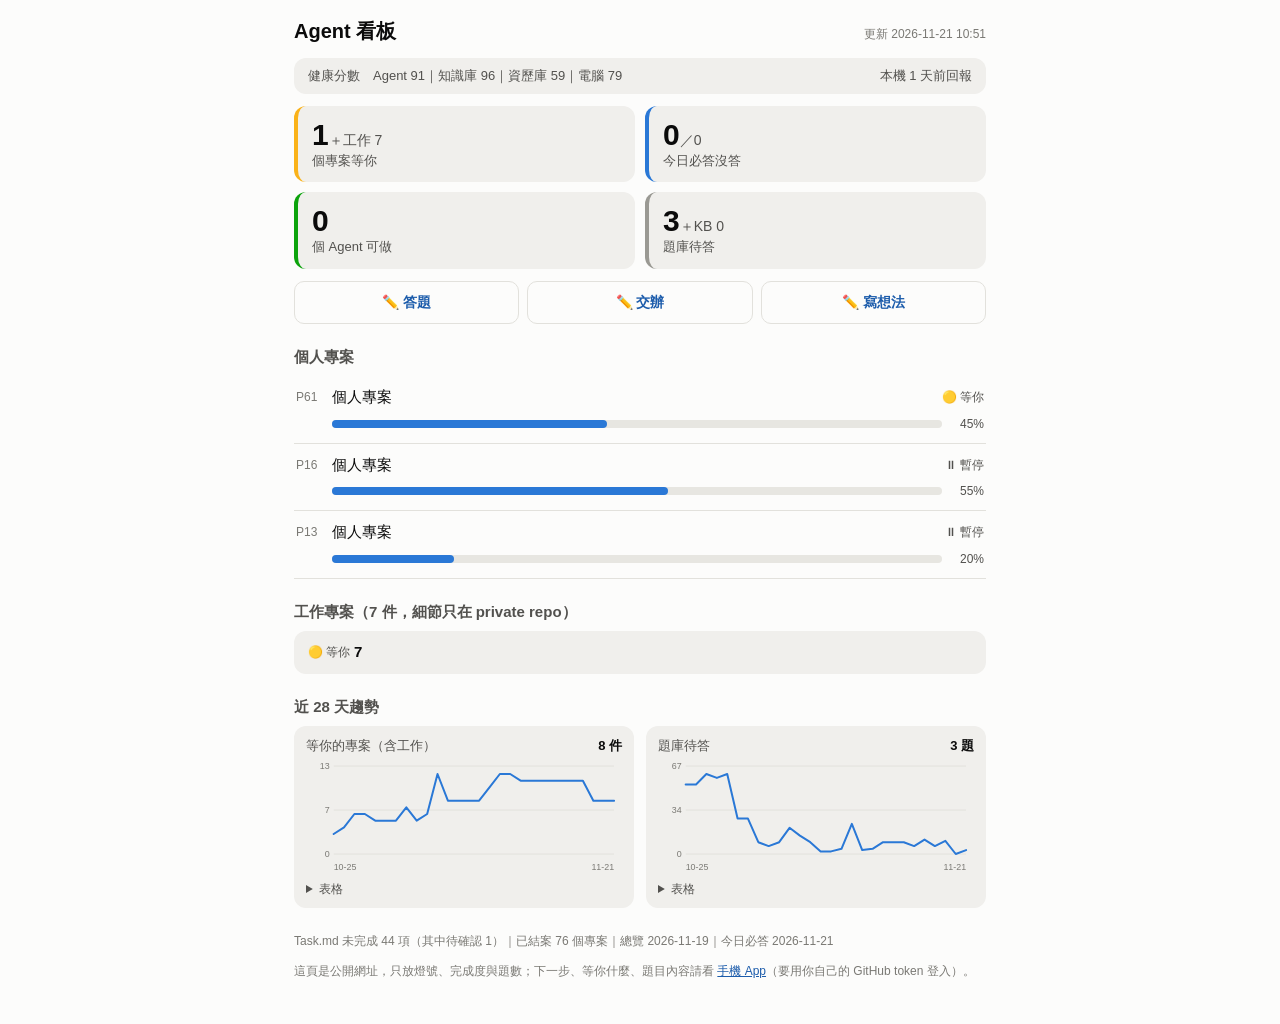
==== commit 51699f7f: "update 2026-11-21T02:51:56Z" ====
--- a/index.html
+++ b/index.html
@@ -64,11 +64,11 @@
 </head>
 <body class="viz-root">
 <main>
-<header><h1>Agent 看板</h1><span class="muted small">更新 2026-11-14 11:34</span></header>
+<header><h1>Agent 看板</h1><span class="muted small">更新 2026-11-21 10:51</span></header>
 
 
-<div class="health"><span>健康分數　Agent 88｜知識庫 96｜資歷庫 59｜電腦 73</span><span class="hb">本機 1 天前回報</span></div>
-<div class="tiles"><a class="tile wait" href="app/?tab=projects"><div class="big">4<small>＋工作 7</small></div><div class="lbl">個專案等你</div></a><a class="tile q" href="app/?tab=todo"><div class="big">3<small>／3</small></div><div class="lbl">必答沒答（11-13 出題）</div></a><a class="tile agent" href="app/?tab=projects"><div class="big">1</div><div class="lbl">個 Agent 可做</div></a><a class="tile n" href="app/?tab=todo"><div class="big">9<small>＋KB 0</small></div><div class="lbl">題庫待答</div></a></div>
+<div class="health"><span>健康分數　Agent 91｜知識庫 96｜資歷庫 59｜電腦 79</span><span class="hb">本機 1 天前回報</span></div>
+<div class="tiles"><a class="tile wait" href="app/?tab=projects"><div class="big">1<small>＋工作 7</small></div><div class="lbl">個專案等你</div></a><a class="tile q" href="app/?tab=todo"><div class="big">0<small>／0</small></div><div class="lbl">今日必答沒答</div></a><a class="tile agent" href="app/?tab=projects"><div class="big">0</div><div class="lbl">個 Agent 可做</div></a><a class="tile n" href="app/?tab=todo"><div class="big">3<small>＋KB 0</small></div><div class="lbl">題庫待答</div></a></div>
 
 <div class="actions">
   <a href="app/?tab=todo">✏️ 答題</a>
@@ -78,7 +78,7 @@
 
 <section>
 <h2>個人專案</h2>
-<ul><li class="proj wait"><div class="head"><span class="pid">P60</span><span class="name">個人專案</span><span class="chip wait"><i aria-hidden="true">🟡</i>等你</span></div><div class="meter"><div class="bar" role="img" aria-label="完成度 98%"><span style="width:98%"></span></div><div class="pct">98%</div></div></li><li class="proj wait"><div class="head"><span class="pid">P78</span><span class="name">個人專案</span><span class="chip wait"><i aria-hidden="true">🟡</i>等你</span></div><div class="meter"><div class="bar" role="img" aria-label="完成度 95%"><span style="width:95%"></span></div><div class="pct">95%</div></div></li><li class="proj wait"><div class="head"><span class="pid">P62</span><span class="name">個人專案</span><span class="chip wait"><i aria-hidden="true">🟡</i>等你</span></div><div class="meter"><div class="bar" role="img" aria-label="完成度 95%"><span style="width:95%"></span></div><div class="pct">95%</div></div></li><li class="proj wait"><div class="head"><span class="pid">P61</span><span class="name">個人專案</span><span class="chip wait"><i aria-hidden="true">🟡</i>等你</span></div><div class="meter"><div class="bar" role="img" aria-label="完成度 45%"><span style="width:45%"></span></div><div class="pct">45%</div></div></li><li class="proj agent"><div class="head"><span class="pid">P74</span><span class="name">個人專案</span><span class="chip agent"><i aria-hidden="true">🟢</i>Agent 可做</span></div><div class="meter"><div class="bar" role="img" aria-label="完成度 60%"><span style="width:60%"></span></div><div class="pct">60%</div></div></li><li class="proj pause"><div class="head"><span class="pid">P16</span><span class="name">個人專案</span><span class="chip pause"><i aria-hidden="true">⏸</i>暫停</span></div><div class="meter"><div class="bar" role="img" aria-label="完成度 55%"><span style="width:55%"></span></div><div class="pct">55%</div></div></li><li class="proj pause"><div class="head"><span class="pid">P13</span><span class="name">個人專案</span><span class="chip pause"><i aria-hidden="true">⏸</i>暫停</span></div><div class="meter"><div class="bar" role="img" aria-label="完成度 20%"><span style="width:20%"></span></div><div class="pct">20%</div></div></li></ul>
+<ul><li class="proj wait"><div class="head"><span class="pid">P61</span><span class="name">個人專案</span><span class="chip wait"><i aria-hidden="true">🟡</i>等你</span></div><div class="meter"><div class="bar" role="img" aria-label="完成度 45%"><span style="width:45%"></span></div><div class="pct">45%</div></div></li><li class="proj pause"><div class="head"><span class="pid">P16</span><span class="name">個人專案</span><span class="chip pause"><i aria-hidden="true">⏸</i>暫停</span></div><div class="meter"><div class="bar" role="img" aria-label="完成度 55%"><span style="width:55%"></span></div><div class="pct">55%</div></div></li><li class="proj pause"><div class="head"><span class="pid">P13</span><span class="name">個人專案</span><span class="chip pause"><i aria-hidden="true">⏸</i>暫停</span></div><div class="meter"><div class="bar" role="img" aria-label="完成度 20%"><span style="width:20%"></span></div><div class="pct">20%</div></div></li></ul>
 </section>
 
 <section>
@@ -87,35 +87,35 @@
 </section>
 
 <section><h2>近 28 天趨勢</h2><div class="charts"><figure class="chart" id="t-wait">
-  <figcaption>等你的專案（含工作）<b>11 件</b></figcaption>
+  <figcaption>等你的專案（含工作）<b>8 件</b></figcaption>
   <div class="plot">
-    <svg viewBox="0 0 320 120" preserveAspectRatio="none" data-points='[{&quot;d&quot;: &quot;10-18&quot;, &quot;v&quot;: 3}, {&quot;d&quot;: &quot;10-19&quot;, &quot;v&quot;: 4}, {&quot;d&quot;: &quot;10-20&quot;, &quot;v&quot;: 4}, {&quot;d&quot;: &quot;10-21&quot;, &quot;v&quot;: 5}, {&quot;d&quot;: &quot;10-22&quot;, &quot;v&quot;: 3}, {&quot;d&quot;: &quot;10-23&quot;, &quot;v&quot;: 3}, {&quot;d&quot;: &quot;10-24&quot;, &quot;v&quot;: 3}, {&quot;d&quot;: &quot;10-25&quot;, &quot;v&quot;: 3}, {&quot;d&quot;: &quot;10-26&quot;, &quot;v&quot;: 4}, {&quot;d&quot;: &quot;10-27&quot;, &quot;v&quot;: 6}, {&quot;d&quot;: &quot;10-28&quot;, &quot;v&quot;: 6}, {&quot;d&quot;: &quot;10-29&quot;, &quot;v&quot;: 5}, {&quot;d&quot;: &quot;10-30&quot;, &quot;v&quot;: 5}, {&quot;d&quot;: &quot;10-31&quot;, &quot;v&quot;: 5}, {&quot;d&quot;: &quot;11-01&quot;, &quot;v&quot;: 7}, {&quot;d&quot;: &quot;11-02&quot;, &quot;v&quot;: 5}, {&quot;d&quot;: &quot;11-03&quot;, &quot;v&quot;: 6}, {&quot;d&quot;: &quot;11-04&quot;, &quot;v&quot;: 12}, {&quot;d&quot;: &quot;11-05&quot;, &quot;v&quot;: 8}, {&quot;d&quot;: &quot;11-06&quot;, &quot;v&quot;: 8}, {&quot;d&quot;: &quot;11-07&quot;, &quot;v&quot;: 8}, {&quot;d&quot;: &quot;11-08&quot;, &quot;v&quot;: 8}, {&quot;d&quot;: &quot;11-09&quot;, &quot;v&quot;: 10}, {&quot;d&quot;: &quot;11-10&quot;, &quot;v&quot;: 12}, {&quot;d&quot;: &quot;11-11&quot;, &quot;v&quot;: 12}, {&quot;d&quot;: &quot;11-12&quot;, &quot;v&quot;: 11}, {&quot;d&quot;: &quot;11-13&quot;, &quot;v&quot;: 11}, {&quot;d&quot;: &quot;11-14&quot;, &quot;v&quot;: 11}]'
+    <svg viewBox="0 0 320 120" preserveAspectRatio="none" data-points='[{&quot;d&quot;: &quot;10-25&quot;, &quot;v&quot;: 3}, {&quot;d&quot;: &quot;10-26&quot;, &quot;v&quot;: 4}, {&quot;d&quot;: &quot;10-27&quot;, &quot;v&quot;: 6}, {&quot;d&quot;: &quot;10-28&quot;, &quot;v&quot;: 6}, {&quot;d&quot;: &quot;10-29&quot;, &quot;v&quot;: 5}, {&quot;d&quot;: &quot;10-30&quot;, &quot;v&quot;: 5}, {&quot;d&quot;: &quot;10-31&quot;, &quot;v&quot;: 5}, {&quot;d&quot;: &quot;11-01&quot;, &quot;v&quot;: 7}, {&quot;d&quot;: &quot;11-02&quot;, &quot;v&quot;: 5}, {&quot;d&quot;: &quot;11-03&quot;, &quot;v&quot;: 6}, {&quot;d&quot;: &quot;11-04&quot;, &quot;v&quot;: 12}, {&quot;d&quot;: &quot;11-05&quot;, &quot;v&quot;: 8}, {&quot;d&quot;: &quot;11-06&quot;, &quot;v&quot;: 8}, {&quot;d&quot;: &quot;11-07&quot;, &quot;v&quot;: 8}, {&quot;d&quot;: &quot;11-08&quot;, &quot;v&quot;: 8}, {&quot;d&quot;: &quot;11-09&quot;, &quot;v&quot;: 10}, {&quot;d&quot;: &quot;11-10&quot;, &quot;v&quot;: 12}, {&quot;d&quot;: &quot;11-11&quot;, &quot;v&quot;: 12}, {&quot;d&quot;: &quot;11-12&quot;, &quot;v&quot;: 11}, {&quot;d&quot;: &quot;11-13&quot;, &quot;v&quot;: 11}, {&quot;d&quot;: &quot;11-14&quot;, &quot;v&quot;: 11}, {&quot;d&quot;: &quot;11-15&quot;, &quot;v&quot;: 11}, {&quot;d&quot;: &quot;11-16&quot;, &quot;v&quot;: 11}, {&quot;d&quot;: &quot;11-17&quot;, &quot;v&quot;: 11}, {&quot;d&quot;: &quot;11-18&quot;, &quot;v&quot;: 11}, {&quot;d&quot;: &quot;11-19&quot;, &quot;v&quot;: 8}, {&quot;d&quot;: &quot;11-20&quot;, &quot;v&quot;: 8}, {&quot;d&quot;: &quot;11-21&quot;, &quot;v&quot;: 8}]'
          data-x0="28" data-x1="312" data-yt="10" data-yb="98" data-ymax="13.2" data-unit=" 件">
-      <line class="grid" x1="28" x2="312" y1="98.0" y2="98.0"/><text class="axis" x="24" y="101.0" text-anchor="end">0</text><line class="grid" x1="28" x2="312" y1="54.0" y2="54.0"/><text class="axis" x="24" y="57.0" text-anchor="end">7</text><line class="grid" x1="28" x2="312" y1="10.0" y2="10.0"/><text class="axis" x="24" y="13.0" text-anchor="end">13</text><text class="axis" x="28" y="114">10-18</text><text class="axis" x="312" y="114" text-anchor="end">11-14</text><polyline class="line" points="28.0,78.0 38.5,71.3 49.0,71.3 59.6,64.7 70.1,78.0 80.6,78.0 91.1,78.0 101.6,78.0 112.1,71.3 122.7,58.0 133.2,58.0 143.7,64.7 154.2,64.7 164.7,64.7 175.3,51.3 185.8,64.7 196.3,58.0 206.8,18.0 217.3,44.7 227.9,44.7 238.4,44.7 248.9,44.7 259.4,31.3 269.9,18.0 280.4,18.0 291.0,24.7 301.5,24.7 312.0,24.7"/>
+      <line class="grid" x1="28" x2="312" y1="98.0" y2="98.0"/><text class="axis" x="24" y="101.0" text-anchor="end">0</text><line class="grid" x1="28" x2="312" y1="54.0" y2="54.0"/><text class="axis" x="24" y="57.0" text-anchor="end">7</text><line class="grid" x1="28" x2="312" y1="10.0" y2="10.0"/><text class="axis" x="24" y="13.0" text-anchor="end">13</text><text class="axis" x="28" y="114">10-25</text><text class="axis" x="312" y="114" text-anchor="end">11-21</text><polyline class="line" points="28.0,78.0 38.5,71.3 49.0,58.0 59.6,58.0 70.1,64.7 80.6,64.7 91.1,64.7 101.6,51.3 112.1,64.7 122.7,58.0 133.2,18.0 143.7,44.7 154.2,44.7 164.7,44.7 175.3,44.7 185.8,31.3 196.3,18.0 206.8,18.0 217.3,24.7 227.9,24.7 238.4,24.7 248.9,24.7 259.4,24.7 269.9,24.7 280.4,24.7 291.0,44.7 301.5,44.7 312.0,44.7"/>
       <line class="cross" y1="10" y2="98" x1="-9" x2="-9"/>
       <circle class="hover" r="4" cx="-9" cy="-9"/>
       <rect class="hit" x="0" y="0" width="320" height="120"/>
     </svg>
     <div class="tip" hidden></div>
   </div>
-  <details><summary>表格</summary><table><tr><th>日期</th><th>等你的專案（含工作）</th></tr><tr><td>10-18</td><td>3</td></tr><tr><td>10-19</td><td>4</td></tr><tr><td>10-20</td><td>4</td></tr><tr><td>10-21</td><td>5</td></tr><tr><td>10-22</td><td>3</td></tr><tr><td>10-23</td><td>3</td></tr><tr><td>10-24</td><td>3</td></tr><tr><td>10-25</td><td>3</td></tr><tr><td>10-26</td><td>4</td></tr><tr><td>10-27</td><td>6</td></tr><tr><td>10-28</td><td>6</td></tr><tr><td>10-29</td><td>5</td></tr><tr><td>10-30</td><td>5</td></tr><tr><td>10-31</td><td>5</td></tr><tr><td>11-01</td><td>7</td></tr><tr><td>11-02</td><td>5</td></tr><tr><td>11-03</td><td>6</td></tr><tr><td>11-04</td><td>12</td></tr><tr><td>11-05</td><td>8</td></tr><tr><td>11-06</td><td>8</td></tr><tr><td>11-07</td><td>8</td></tr><tr><td>11-08</td><td>8</td></tr><tr><td>11-09</td><td>10</td></tr><tr><td>11-10</td><td>12</td></tr><tr><td>11-11</td><td>12</td></tr><tr><td>11-12</td><td>11</td></tr><tr><td>11-13</td><td>11</td></tr><tr><td>11-14</td><td>11</td></tr></table></details>
+  <details><summary>表格</summary><table><tr><th>日期</th><th>等你的專案（含工作）</th></tr><tr><td>10-25</td><td>3</td></tr><tr><td>10-26</td><td>4</td></tr><tr><td>10-27</td><td>6</td></tr><tr><td>10-28</td><td>6</td></tr><tr><td>10-29</td><td>5</td></tr><tr><td>10-30</td><td>5</td></tr><tr><td>10-31</td><td>5</td></tr><tr><td>11-01</td><td>7</td></tr><tr><td>11-02</td><td>5</td></tr><tr><td>11-03</td><td>6</td></tr><tr><td>11-04</td><td>12</td></tr><tr><td>11-05</td><td>8</td></tr><tr><td>11-06</td><td>8</td></tr><tr><td>11-07</td><td>8</td></tr><tr><td>11-08</td><td>8</td></tr><tr><td>11-09</td><td>10</td></tr><tr><td>11-10</td><td>12</td></tr><tr><td>11-11</td><td>12</td></tr><tr><td>11-12</td><td>11</td></tr><tr><td>11-13</td><td>11</td></tr><tr><td>11-14</td><td>11</td></tr><tr><td>11-15</td><td>11</td></tr><tr><td>11-16</td><td>11</td></tr><tr><td>11-17</td><td>11</td></tr><tr><td>11-18</td><td>11</td></tr><tr><td>11-19</td><td>8</td></tr><tr><td>11-20</td><td>8</td></tr><tr><td>11-21</td><td>8</td></tr></table></details>
 </figure><figure class="chart" id="t-bank">
-  <figcaption>題庫待答<b>9 題</b></figcaption>
+  <figcaption>題庫待答<b>3 題</b></figcaption>
   <div class="plot">
-    <svg viewBox="0 0 320 120" preserveAspectRatio="none" data-points='[{&quot;d&quot;: &quot;10-18&quot;, &quot;v&quot;: 44}, {&quot;d&quot;: &quot;10-19&quot;, &quot;v&quot;: 44}, {&quot;d&quot;: &quot;10-20&quot;, &quot;v&quot;: 32}, {&quot;d&quot;: &quot;10-21&quot;, &quot;v&quot;: 37}, {&quot;d&quot;: &quot;10-22&quot;, &quot;v&quot;: 56}, {&quot;d&quot;: &quot;10-23&quot;, &quot;v&quot;: 56}, {&quot;d&quot;: &quot;10-24&quot;, &quot;v&quot;: 53}, {&quot;d&quot;: &quot;10-25&quot;, &quot;v&quot;: 53}, {&quot;d&quot;: &quot;10-26&quot;, &quot;v&quot;: 53}, {&quot;d&quot;: &quot;10-27&quot;, &quot;v&quot;: 61}, {&quot;d&quot;: &quot;10-28&quot;, &quot;v&quot;: 58}, {&quot;d&quot;: &quot;10-29&quot;, &quot;v&quot;: 61}, {&quot;d&quot;: &quot;10-30&quot;, &quot;v&quot;: 27}, {&quot;d&quot;: &quot;10-31&quot;, &quot;v&quot;: 27}, {&quot;d&quot;: &quot;11-01&quot;, &quot;v&quot;: 9}, {&quot;d&quot;: &quot;11-02&quot;, &quot;v&quot;: 6}, {&quot;d&quot;: &quot;11-03&quot;, &quot;v&quot;: 9}, {&quot;d&quot;: &quot;11-04&quot;, &quot;v&quot;: 20}, {&quot;d&quot;: &quot;11-05&quot;, &quot;v&quot;: 14}, {&quot;d&quot;: &quot;11-06&quot;, &quot;v&quot;: 9}, {&quot;d&quot;: &quot;11-07&quot;, &quot;v&quot;: 2}, {&quot;d&quot;: &quot;11-08&quot;, &quot;v&quot;: 2}, {&quot;d&quot;: &quot;11-09&quot;, &quot;v&quot;: 4}, {&quot;d&quot;: &quot;11-10&quot;, &quot;v&quot;: 23}, {&quot;d&quot;: &quot;11-11&quot;, &quot;v&quot;: 3}, {&quot;d&quot;: &quot;11-12&quot;, &quot;v&quot;: 4}, {&quot;d&quot;: &quot;11-13&quot;, &quot;v&quot;: 9}, {&quot;d&quot;: &quot;11-14&quot;, &quot;v&quot;: 9}]'
+    <svg viewBox="0 0 320 120" preserveAspectRatio="none" data-points='[{&quot;d&quot;: &quot;10-25&quot;, &quot;v&quot;: 53}, {&quot;d&quot;: &quot;10-26&quot;, &quot;v&quot;: 53}, {&quot;d&quot;: &quot;10-27&quot;, &quot;v&quot;: 61}, {&quot;d&quot;: &quot;10-28&quot;, &quot;v&quot;: 58}, {&quot;d&quot;: &quot;10-29&quot;, &quot;v&quot;: 61}, {&quot;d&quot;: &quot;10-30&quot;, &quot;v&quot;: 27}, {&quot;d&quot;: &quot;10-31&quot;, &quot;v&quot;: 27}, {&quot;d&quot;: &quot;11-01&quot;, &quot;v&quot;: 9}, {&quot;d&quot;: &quot;11-02&quot;, &quot;v&quot;: 6}, {&quot;d&quot;: &quot;11-03&quot;, &quot;v&quot;: 9}, {&quot;d&quot;: &quot;11-04&quot;, &quot;v&quot;: 20}, {&quot;d&quot;: &quot;11-05&quot;, &quot;v&quot;: 14}, {&quot;d&quot;: &quot;11-06&quot;, &quot;v&quot;: 9}, {&quot;d&quot;: &quot;11-07&quot;, &quot;v&quot;: 2}, {&quot;d&quot;: &quot;11-08&quot;, &quot;v&quot;: 2}, {&quot;d&quot;: &quot;11-09&quot;, &quot;v&quot;: 4}, {&quot;d&quot;: &quot;11-10&quot;, &quot;v&quot;: 23}, {&quot;d&quot;: &quot;11-11&quot;, &quot;v&quot;: 3}, {&quot;d&quot;: &quot;11-12&quot;, &quot;v&quot;: 4}, {&quot;d&quot;: &quot;11-13&quot;, &quot;v&quot;: 9}, {&quot;d&quot;: &quot;11-14&quot;, &quot;v&quot;: 9}, {&quot;d&quot;: &quot;11-15&quot;, &quot;v&quot;: 9}, {&quot;d&quot;: &quot;11-16&quot;, &quot;v&quot;: 6}, {&quot;d&quot;: &quot;11-17&quot;, &quot;v&quot;: 11}, {&quot;d&quot;: &quot;11-18&quot;, &quot;v&quot;: 6}, {&quot;d&quot;: &quot;11-19&quot;, &quot;v&quot;: 10}, {&quot;d&quot;: &quot;11-20&quot;, &quot;v&quot;: 0}, {&quot;d&quot;: &quot;11-21&quot;, &quot;v&quot;: 3}]'
          data-x0="28" data-x1="312" data-yt="10" data-yb="98" data-ymax="67.1" data-unit=" 題">
-      <line class="grid" x1="28" x2="312" y1="98.0" y2="98.0"/><text class="axis" x="24" y="101.0" text-anchor="end">0</text><line class="grid" x1="28" x2="312" y1="54.0" y2="54.0"/><text class="axis" x="24" y="57.0" text-anchor="end">34</text><line class="grid" x1="28" x2="312" y1="10.0" y2="10.0"/><text class="axis" x="24" y="13.0" text-anchor="end">67</text><text class="axis" x="28" y="114">10-18</text><text class="axis" x="312" y="114" text-anchor="end">11-14</text><polyline class="line" points="28.0,40.3 38.5,40.3 49.0,56.0 59.6,49.5 70.1,24.6 80.6,24.6 91.1,28.5 101.6,28.5 112.1,28.5 122.7,18.0 133.2,21.9 143.7,18.0 154.2,62.6 164.7,62.6 175.3,86.2 185.8,90.1 196.3,86.2 206.8,71.8 217.3,79.6 227.9,86.2 238.4,95.4 248.9,95.4 259.4,92.8 269.9,67.8 280.4,94.1 291.0,92.8 301.5,86.2 312.0,86.2"/>
+      <line class="grid" x1="28" x2="312" y1="98.0" y2="98.0"/><text class="axis" x="24" y="101.0" text-anchor="end">0</text><line class="grid" x1="28" x2="312" y1="54.0" y2="54.0"/><text class="axis" x="24" y="57.0" text-anchor="end">34</text><line class="grid" x1="28" x2="312" y1="10.0" y2="10.0"/><text class="axis" x="24" y="13.0" text-anchor="end">67</text><text class="axis" x="28" y="114">10-25</text><text class="axis" x="312" y="114" text-anchor="end">11-21</text><polyline class="line" points="28.0,28.5 38.5,28.5 49.0,18.0 59.6,21.9 70.1,18.0 80.6,62.6 91.1,62.6 101.6,86.2 112.1,90.1 122.7,86.2 133.2,71.8 143.7,79.6 154.2,86.2 164.7,95.4 175.3,95.4 185.8,92.8 196.3,67.8 206.8,94.1 217.3,92.8 227.9,86.2 238.4,86.2 248.9,86.2 259.4,90.1 269.9,83.6 280.4,90.1 291.0,84.9 301.5,98.0 312.0,94.1"/>
       <line class="cross" y1="10" y2="98" x1="-9" x2="-9"/>
       <circle class="hover" r="4" cx="-9" cy="-9"/>
       <rect class="hit" x="0" y="0" width="320" height="120"/>
     </svg>
     <div class="tip" hidden></div>
   </div>
-  <details><summary>表格</summary><table><tr><th>日期</th><th>題庫待答</th></tr><tr><td>10-18</td><td>44</td></tr><tr><td>10-19</td><td>44</td></tr><tr><td>10-20</td><td>32</td></tr><tr><td>10-21</td><td>37</td></tr><tr><td>10-22</td><td>56</td></tr><tr><td>10-23</td><td>56</td></tr><tr><td>10-24</td><td>53</td></tr><tr><td>10-25</td><td>53</td></tr><tr><td>10-26</td><td>53</td></tr><tr><td>10-27</td><td>61</td></tr><tr><td>10-28</td><td>58</td></tr><tr><td>10-29</td><td>61</td></tr><tr><td>10-30</td><td>27</td></tr><tr><td>10-31</td><td>27</td></tr><tr><td>11-01</td><td>9</td></tr><tr><td>11-02</td><td>6</td></tr><tr><td>11-03</td><td>9</td></tr><tr><td>11-04</td><td>20</td></tr><tr><td>11-05</td><td>14</td></tr><tr><td>11-06</td><td>9</td></tr><tr><td>11-07</td><td>2</td></tr><tr><td>11-08</td><td>2</td></tr><tr><td>11-09</td><td>4</td></tr><tr><td>11-10</td><td>23</td></tr><tr><td>11-11</td><td>3</td></tr><tr><td>11-12</td><td>4</td></tr><tr><td>11-13</td><td>9</td></tr><tr><td>11-14</td><td>9</td></tr></table></details>
+  <details><summary>表格</summary><table><tr><th>日期</th><th>題庫待答</th></tr><tr><td>10-25</td><td>53</td></tr><tr><td>10-26</td><td>53</td></tr><tr><td>10-27</td><td>61</td></tr><tr><td>10-28</td><td>58</td></tr><tr><td>10-29</td><td>61</td></tr><tr><td>10-30</td><td>27</td></tr><tr><td>10-31</td><td>27</td></tr><tr><td>11-01</td><td>9</td></tr><tr><td>11-02</td><td>6</td></tr><tr><td>11-03</td><td>9</td></tr><tr><td>11-04</td><td>20</td></tr><tr><td>11-05</td><td>14</td></tr><tr><td>11-06</td><td>9</td></tr><tr><td>11-07</td><td>2</td></tr><tr><td>11-08</td><td>2</td></tr><tr><td>11-09</td><td>4</td></tr><tr><td>11-10</td><td>23</td></tr><tr><td>11-11</td><td>3</td></tr><tr><td>11-12</td><td>4</td></tr><tr><td>11-13</td><td>9</td></tr><tr><td>11-14</td><td>9</td></tr><tr><td>11-15</td><td>9</td></tr><tr><td>11-16</td><td>6</td></tr><tr><td>11-17</td><td>11</td></tr><tr><td>11-18</td><td>6</td></tr><tr><td>11-19</td><td>10</td></tr><tr><td>11-20</td><td>0</td></tr><tr><td>11-21</td><td>3</td></tr></table></details>
 </figure></div></section>
 
 <footer>
-<p>Task.md 未完成 64 項（其中待確認 1）｜已結案 72 個專案｜總覽 2026-11-11｜今日必答 2026-11-13</p>
+<p>Task.md 未完成 44 項（其中待確認 1）｜已結案 76 個專案｜總覽 2026-11-19｜今日必答 2026-11-21</p>
 <p>這頁是公開網址，只放燈號、完成度與題數；下一步、等你什麼、題目內容請看 <a href="app/?tab=projects">手機 App</a>（要用你自己的 GitHub token 登入）。</p>
 </footer>
 </main>
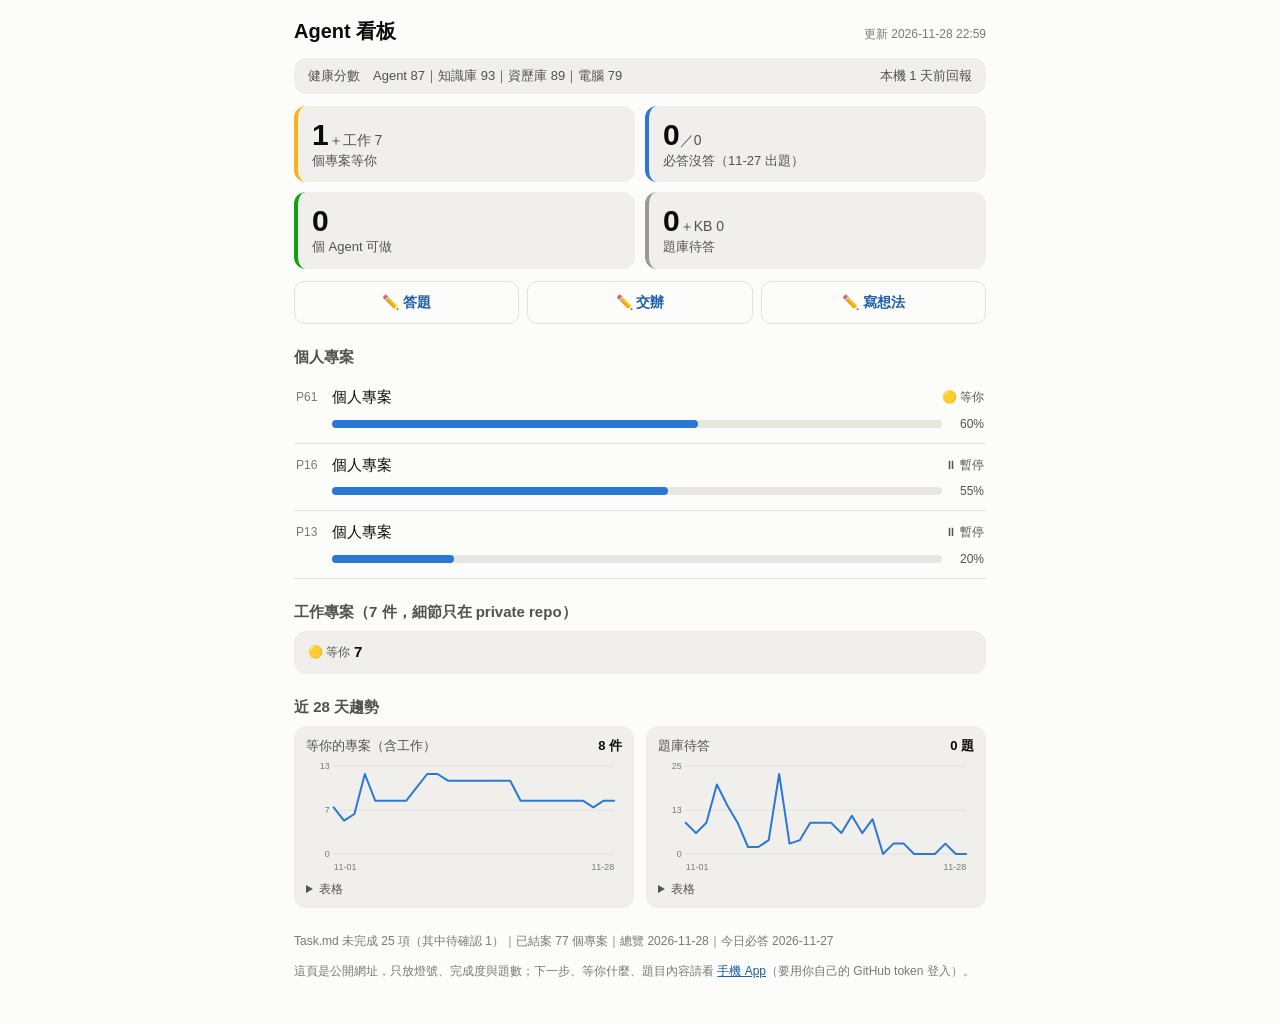
==== commit 4d8aaa13: "update 2026-11-28T14:59:32Z" ====
--- a/index.html
+++ b/index.html
@@ -64,11 +64,11 @@
 </head>
 <body class="viz-root">
 <main>
-<header><h1>Agent 看板</h1><span class="muted small">更新 2026-11-21 10:51</span></header>
+<header><h1>Agent 看板</h1><span class="muted small">更新 2026-11-28 22:59</span></header>
 
 
-<div class="health"><span>健康分數　Agent 91｜知識庫 96｜資歷庫 59｜電腦 79</span><span class="hb">本機 1 天前回報</span></div>
-<div class="tiles"><a class="tile wait" href="app/?tab=projects"><div class="big">1<small>＋工作 7</small></div><div class="lbl">個專案等你</div></a><a class="tile q" href="app/?tab=todo"><div class="big">0<small>／0</small></div><div class="lbl">今日必答沒答</div></a><a class="tile agent" href="app/?tab=projects"><div class="big">0</div><div class="lbl">個 Agent 可做</div></a><a class="tile n" href="app/?tab=todo"><div class="big">3<small>＋KB 0</small></div><div class="lbl">題庫待答</div></a></div>
+<div class="health"><span>健康分數　Agent 87｜知識庫 93｜資歷庫 89｜電腦 79</span><span class="hb">本機 1 天前回報</span></div>
+<div class="tiles"><a class="tile wait" href="app/?tab=projects"><div class="big">1<small>＋工作 7</small></div><div class="lbl">個專案等你</div></a><a class="tile q" href="app/?tab=todo"><div class="big">0<small>／0</small></div><div class="lbl">必答沒答（11-27 出題）</div></a><a class="tile agent" href="app/?tab=projects"><div class="big">0</div><div class="lbl">個 Agent 可做</div></a><a class="tile n" href="app/?tab=todo"><div class="big">0<small>＋KB 0</small></div><div class="lbl">題庫待答</div></a></div>
 
 <div class="actions">
   <a href="app/?tab=todo">✏️ 答題</a>
@@ -78,7 +78,7 @@
 
 <section>
 <h2>個人專案</h2>
-<ul><li class="proj wait"><div class="head"><span class="pid">P61</span><span class="name">個人專案</span><span class="chip wait"><i aria-hidden="true">🟡</i>等你</span></div><div class="meter"><div class="bar" role="img" aria-label="完成度 45%"><span style="width:45%"></span></div><div class="pct">45%</div></div></li><li class="proj pause"><div class="head"><span class="pid">P16</span><span class="name">個人專案</span><span class="chip pause"><i aria-hidden="true">⏸</i>暫停</span></div><div class="meter"><div class="bar" role="img" aria-label="完成度 55%"><span style="width:55%"></span></div><div class="pct">55%</div></div></li><li class="proj pause"><div class="head"><span class="pid">P13</span><span class="name">個人專案</span><span class="chip pause"><i aria-hidden="true">⏸</i>暫停</span></div><div class="meter"><div class="bar" role="img" aria-label="完成度 20%"><span style="width:20%"></span></div><div class="pct">20%</div></div></li></ul>
+<ul><li class="proj wait"><div class="head"><span class="pid">P61</span><span class="name">個人專案</span><span class="chip wait"><i aria-hidden="true">🟡</i>等你</span></div><div class="meter"><div class="bar" role="img" aria-label="完成度 60%"><span style="width:60%"></span></div><div class="pct">60%</div></div></li><li class="proj pause"><div class="head"><span class="pid">P16</span><span class="name">個人專案</span><span class="chip pause"><i aria-hidden="true">⏸</i>暫停</span></div><div class="meter"><div class="bar" role="img" aria-label="完成度 55%"><span style="width:55%"></span></div><div class="pct">55%</div></div></li><li class="proj pause"><div class="head"><span class="pid">P13</span><span class="name">個人專案</span><span class="chip pause"><i aria-hidden="true">⏸</i>暫停</span></div><div class="meter"><div class="bar" role="img" aria-label="完成度 20%"><span style="width:20%"></span></div><div class="pct">20%</div></div></li></ul>
 </section>
 
 <section>
@@ -89,33 +89,33 @@
 <section><h2>近 28 天趨勢</h2><div class="charts"><figure class="chart" id="t-wait">
   <figcaption>等你的專案（含工作）<b>8 件</b></figcaption>
   <div class="plot">
-    <svg viewBox="0 0 320 120" preserveAspectRatio="none" data-points='[{&quot;d&quot;: &quot;10-25&quot;, &quot;v&quot;: 3}, {&quot;d&quot;: &quot;10-26&quot;, &quot;v&quot;: 4}, {&quot;d&quot;: &quot;10-27&quot;, &quot;v&quot;: 6}, {&quot;d&quot;: &quot;10-28&quot;, &quot;v&quot;: 6}, {&quot;d&quot;: &quot;10-29&quot;, &quot;v&quot;: 5}, {&quot;d&quot;: &quot;10-30&quot;, &quot;v&quot;: 5}, {&quot;d&quot;: &quot;10-31&quot;, &quot;v&quot;: 5}, {&quot;d&quot;: &quot;11-01&quot;, &quot;v&quot;: 7}, {&quot;d&quot;: &quot;11-02&quot;, &quot;v&quot;: 5}, {&quot;d&quot;: &quot;11-03&quot;, &quot;v&quot;: 6}, {&quot;d&quot;: &quot;11-04&quot;, &quot;v&quot;: 12}, {&quot;d&quot;: &quot;11-05&quot;, &quot;v&quot;: 8}, {&quot;d&quot;: &quot;11-06&quot;, &quot;v&quot;: 8}, {&quot;d&quot;: &quot;11-07&quot;, &quot;v&quot;: 8}, {&quot;d&quot;: &quot;11-08&quot;, &quot;v&quot;: 8}, {&quot;d&quot;: &quot;11-09&quot;, &quot;v&quot;: 10}, {&quot;d&quot;: &quot;11-10&quot;, &quot;v&quot;: 12}, {&quot;d&quot;: &quot;11-11&quot;, &quot;v&quot;: 12}, {&quot;d&quot;: &quot;11-12&quot;, &quot;v&quot;: 11}, {&quot;d&quot;: &quot;11-13&quot;, &quot;v&quot;: 11}, {&quot;d&quot;: &quot;11-14&quot;, &quot;v&quot;: 11}, {&quot;d&quot;: &quot;11-15&quot;, &quot;v&quot;: 11}, {&quot;d&quot;: &quot;11-16&quot;, &quot;v&quot;: 11}, {&quot;d&quot;: &quot;11-17&quot;, &quot;v&quot;: 11}, {&quot;d&quot;: &quot;11-18&quot;, &quot;v&quot;: 11}, {&quot;d&quot;: &quot;11-19&quot;, &quot;v&quot;: 8}, {&quot;d&quot;: &quot;11-20&quot;, &quot;v&quot;: 8}, {&quot;d&quot;: &quot;11-21&quot;, &quot;v&quot;: 8}]'
+    <svg viewBox="0 0 320 120" preserveAspectRatio="none" data-points='[{&quot;d&quot;: &quot;11-01&quot;, &quot;v&quot;: 7}, {&quot;d&quot;: &quot;11-02&quot;, &quot;v&quot;: 5}, {&quot;d&quot;: &quot;11-03&quot;, &quot;v&quot;: 6}, {&quot;d&quot;: &quot;11-04&quot;, &quot;v&quot;: 12}, {&quot;d&quot;: &quot;11-05&quot;, &quot;v&quot;: 8}, {&quot;d&quot;: &quot;11-06&quot;, &quot;v&quot;: 8}, {&quot;d&quot;: &quot;11-07&quot;, &quot;v&quot;: 8}, {&quot;d&quot;: &quot;11-08&quot;, &quot;v&quot;: 8}, {&quot;d&quot;: &quot;11-09&quot;, &quot;v&quot;: 10}, {&quot;d&quot;: &quot;11-10&quot;, &quot;v&quot;: 12}, {&quot;d&quot;: &quot;11-11&quot;, &quot;v&quot;: 12}, {&quot;d&quot;: &quot;11-12&quot;, &quot;v&quot;: 11}, {&quot;d&quot;: &quot;11-13&quot;, &quot;v&quot;: 11}, {&quot;d&quot;: &quot;11-14&quot;, &quot;v&quot;: 11}, {&quot;d&quot;: &quot;11-15&quot;, &quot;v&quot;: 11}, {&quot;d&quot;: &quot;11-16&quot;, &quot;v&quot;: 11}, {&quot;d&quot;: &quot;11-17&quot;, &quot;v&quot;: 11}, {&quot;d&quot;: &quot;11-18&quot;, &quot;v&quot;: 11}, {&quot;d&quot;: &quot;11-19&quot;, &quot;v&quot;: 8}, {&quot;d&quot;: &quot;11-20&quot;, &quot;v&quot;: 8}, {&quot;d&quot;: &quot;11-21&quot;, &quot;v&quot;: 8}, {&quot;d&quot;: &quot;11-22&quot;, &quot;v&quot;: 8}, {&quot;d&quot;: &quot;11-23&quot;, &quot;v&quot;: 8}, {&quot;d&quot;: &quot;11-24&quot;, &quot;v&quot;: 8}, {&quot;d&quot;: &quot;11-25&quot;, &quot;v&quot;: 8}, {&quot;d&quot;: &quot;11-26&quot;, &quot;v&quot;: 7}, {&quot;d&quot;: &quot;11-27&quot;, &quot;v&quot;: 8}, {&quot;d&quot;: &quot;11-28&quot;, &quot;v&quot;: 8}]'
          data-x0="28" data-x1="312" data-yt="10" data-yb="98" data-ymax="13.2" data-unit=" 件">
-      <line class="grid" x1="28" x2="312" y1="98.0" y2="98.0"/><text class="axis" x="24" y="101.0" text-anchor="end">0</text><line class="grid" x1="28" x2="312" y1="54.0" y2="54.0"/><text class="axis" x="24" y="57.0" text-anchor="end">7</text><line class="grid" x1="28" x2="312" y1="10.0" y2="10.0"/><text class="axis" x="24" y="13.0" text-anchor="end">13</text><text class="axis" x="28" y="114">10-25</text><text class="axis" x="312" y="114" text-anchor="end">11-21</text><polyline class="line" points="28.0,78.0 38.5,71.3 49.0,58.0 59.6,58.0 70.1,64.7 80.6,64.7 91.1,64.7 101.6,51.3 112.1,64.7 122.7,58.0 133.2,18.0 143.7,44.7 154.2,44.7 164.7,44.7 175.3,44.7 185.8,31.3 196.3,18.0 206.8,18.0 217.3,24.7 227.9,24.7 238.4,24.7 248.9,24.7 259.4,24.7 269.9,24.7 280.4,24.7 291.0,44.7 301.5,44.7 312.0,44.7"/>
+      <line class="grid" x1="28" x2="312" y1="98.0" y2="98.0"/><text class="axis" x="24" y="101.0" text-anchor="end">0</text><line class="grid" x1="28" x2="312" y1="54.0" y2="54.0"/><text class="axis" x="24" y="57.0" text-anchor="end">7</text><line class="grid" x1="28" x2="312" y1="10.0" y2="10.0"/><text class="axis" x="24" y="13.0" text-anchor="end">13</text><text class="axis" x="28" y="114">11-01</text><text class="axis" x="312" y="114" text-anchor="end">11-28</text><polyline class="line" points="28.0,51.3 38.5,64.7 49.0,58.0 59.6,18.0 70.1,44.7 80.6,44.7 91.1,44.7 101.6,44.7 112.1,31.3 122.7,18.0 133.2,18.0 143.7,24.7 154.2,24.7 164.7,24.7 175.3,24.7 185.8,24.7 196.3,24.7 206.8,24.7 217.3,44.7 227.9,44.7 238.4,44.7 248.9,44.7 259.4,44.7 269.9,44.7 280.4,44.7 291.0,51.3 301.5,44.7 312.0,44.7"/>
       <line class="cross" y1="10" y2="98" x1="-9" x2="-9"/>
       <circle class="hover" r="4" cx="-9" cy="-9"/>
       <rect class="hit" x="0" y="0" width="320" height="120"/>
     </svg>
     <div class="tip" hidden></div>
   </div>
-  <details><summary>表格</summary><table><tr><th>日期</th><th>等你的專案（含工作）</th></tr><tr><td>10-25</td><td>3</td></tr><tr><td>10-26</td><td>4</td></tr><tr><td>10-27</td><td>6</td></tr><tr><td>10-28</td><td>6</td></tr><tr><td>10-29</td><td>5</td></tr><tr><td>10-30</td><td>5</td></tr><tr><td>10-31</td><td>5</td></tr><tr><td>11-01</td><td>7</td></tr><tr><td>11-02</td><td>5</td></tr><tr><td>11-03</td><td>6</td></tr><tr><td>11-04</td><td>12</td></tr><tr><td>11-05</td><td>8</td></tr><tr><td>11-06</td><td>8</td></tr><tr><td>11-07</td><td>8</td></tr><tr><td>11-08</td><td>8</td></tr><tr><td>11-09</td><td>10</td></tr><tr><td>11-10</td><td>12</td></tr><tr><td>11-11</td><td>12</td></tr><tr><td>11-12</td><td>11</td></tr><tr><td>11-13</td><td>11</td></tr><tr><td>11-14</td><td>11</td></tr><tr><td>11-15</td><td>11</td></tr><tr><td>11-16</td><td>11</td></tr><tr><td>11-17</td><td>11</td></tr><tr><td>11-18</td><td>11</td></tr><tr><td>11-19</td><td>8</td></tr><tr><td>11-20</td><td>8</td></tr><tr><td>11-21</td><td>8</td></tr></table></details>
+  <details><summary>表格</summary><table><tr><th>日期</th><th>等你的專案（含工作）</th></tr><tr><td>11-01</td><td>7</td></tr><tr><td>11-02</td><td>5</td></tr><tr><td>11-03</td><td>6</td></tr><tr><td>11-04</td><td>12</td></tr><tr><td>11-05</td><td>8</td></tr><tr><td>11-06</td><td>8</td></tr><tr><td>11-07</td><td>8</td></tr><tr><td>11-08</td><td>8</td></tr><tr><td>11-09</td><td>10</td></tr><tr><td>11-10</td><td>12</td></tr><tr><td>11-11</td><td>12</td></tr><tr><td>11-12</td><td>11</td></tr><tr><td>11-13</td><td>11</td></tr><tr><td>11-14</td><td>11</td></tr><tr><td>11-15</td><td>11</td></tr><tr><td>11-16</td><td>11</td></tr><tr><td>11-17</td><td>11</td></tr><tr><td>11-18</td><td>11</td></tr><tr><td>11-19</td><td>8</td></tr><tr><td>11-20</td><td>8</td></tr><tr><td>11-21</td><td>8</td></tr><tr><td>11-22</td><td>8</td></tr><tr><td>11-23</td><td>8</td></tr><tr><td>11-24</td><td>8</td></tr><tr><td>11-25</td><td>8</td></tr><tr><td>11-26</td><td>7</td></tr><tr><td>11-27</td><td>8</td></tr><tr><td>11-28</td><td>8</td></tr></table></details>
 </figure><figure class="chart" id="t-bank">
-  <figcaption>題庫待答<b>3 題</b></figcaption>
+  <figcaption>題庫待答<b>0 題</b></figcaption>
   <div class="plot">
-    <svg viewBox="0 0 320 120" preserveAspectRatio="none" data-points='[{&quot;d&quot;: &quot;10-25&quot;, &quot;v&quot;: 53}, {&quot;d&quot;: &quot;10-26&quot;, &quot;v&quot;: 53}, {&quot;d&quot;: &quot;10-27&quot;, &quot;v&quot;: 61}, {&quot;d&quot;: &quot;10-28&quot;, &quot;v&quot;: 58}, {&quot;d&quot;: &quot;10-29&quot;, &quot;v&quot;: 61}, {&quot;d&quot;: &quot;10-30&quot;, &quot;v&quot;: 27}, {&quot;d&quot;: &quot;10-31&quot;, &quot;v&quot;: 27}, {&quot;d&quot;: &quot;11-01&quot;, &quot;v&quot;: 9}, {&quot;d&quot;: &quot;11-02&quot;, &quot;v&quot;: 6}, {&quot;d&quot;: &quot;11-03&quot;, &quot;v&quot;: 9}, {&quot;d&quot;: &quot;11-04&quot;, &quot;v&quot;: 20}, {&quot;d&quot;: &quot;11-05&quot;, &quot;v&quot;: 14}, {&quot;d&quot;: &quot;11-06&quot;, &quot;v&quot;: 9}, {&quot;d&quot;: &quot;11-07&quot;, &quot;v&quot;: 2}, {&quot;d&quot;: &quot;11-08&quot;, &quot;v&quot;: 2}, {&quot;d&quot;: &quot;11-09&quot;, &quot;v&quot;: 4}, {&quot;d&quot;: &quot;11-10&quot;, &quot;v&quot;: 23}, {&quot;d&quot;: &quot;11-11&quot;, &quot;v&quot;: 3}, {&quot;d&quot;: &quot;11-12&quot;, &quot;v&quot;: 4}, {&quot;d&quot;: &quot;11-13&quot;, &quot;v&quot;: 9}, {&quot;d&quot;: &quot;11-14&quot;, &quot;v&quot;: 9}, {&quot;d&quot;: &quot;11-15&quot;, &quot;v&quot;: 9}, {&quot;d&quot;: &quot;11-16&quot;, &quot;v&quot;: 6}, {&quot;d&quot;: &quot;11-17&quot;, &quot;v&quot;: 11}, {&quot;d&quot;: &quot;11-18&quot;, &quot;v&quot;: 6}, {&quot;d&quot;: &quot;11-19&quot;, &quot;v&quot;: 10}, {&quot;d&quot;: &quot;11-20&quot;, &quot;v&quot;: 0}, {&quot;d&quot;: &quot;11-21&quot;, &quot;v&quot;: 3}]'
-         data-x0="28" data-x1="312" data-yt="10" data-yb="98" data-ymax="67.1" data-unit=" 題">
-      <line class="grid" x1="28" x2="312" y1="98.0" y2="98.0"/><text class="axis" x="24" y="101.0" text-anchor="end">0</text><line class="grid" x1="28" x2="312" y1="54.0" y2="54.0"/><text class="axis" x="24" y="57.0" text-anchor="end">34</text><line class="grid" x1="28" x2="312" y1="10.0" y2="10.0"/><text class="axis" x="24" y="13.0" text-anchor="end">67</text><text class="axis" x="28" y="114">10-25</text><text class="axis" x="312" y="114" text-anchor="end">11-21</text><polyline class="line" points="28.0,28.5 38.5,28.5 49.0,18.0 59.6,21.9 70.1,18.0 80.6,62.6 91.1,62.6 101.6,86.2 112.1,90.1 122.7,86.2 133.2,71.8 143.7,79.6 154.2,86.2 164.7,95.4 175.3,95.4 185.8,92.8 196.3,67.8 206.8,94.1 217.3,92.8 227.9,86.2 238.4,86.2 248.9,86.2 259.4,90.1 269.9,83.6 280.4,90.1 291.0,84.9 301.5,98.0 312.0,94.1"/>
+    <svg viewBox="0 0 320 120" preserveAspectRatio="none" data-points='[{&quot;d&quot;: &quot;11-01&quot;, &quot;v&quot;: 9}, {&quot;d&quot;: &quot;11-02&quot;, &quot;v&quot;: 6}, {&quot;d&quot;: &quot;11-03&quot;, &quot;v&quot;: 9}, {&quot;d&quot;: &quot;11-04&quot;, &quot;v&quot;: 20}, {&quot;d&quot;: &quot;11-05&quot;, &quot;v&quot;: 14}, {&quot;d&quot;: &quot;11-06&quot;, &quot;v&quot;: 9}, {&quot;d&quot;: &quot;11-07&quot;, &quot;v&quot;: 2}, {&quot;d&quot;: &quot;11-08&quot;, &quot;v&quot;: 2}, {&quot;d&quot;: &quot;11-09&quot;, &quot;v&quot;: 4}, {&quot;d&quot;: &quot;11-10&quot;, &quot;v&quot;: 23}, {&quot;d&quot;: &quot;11-11&quot;, &quot;v&quot;: 3}, {&quot;d&quot;: &quot;11-12&quot;, &quot;v&quot;: 4}, {&quot;d&quot;: &quot;11-13&quot;, &quot;v&quot;: 9}, {&quot;d&quot;: &quot;11-14&quot;, &quot;v&quot;: 9}, {&quot;d&quot;: &quot;11-15&quot;, &quot;v&quot;: 9}, {&quot;d&quot;: &quot;11-16&quot;, &quot;v&quot;: 6}, {&quot;d&quot;: &quot;11-17&quot;, &quot;v&quot;: 11}, {&quot;d&quot;: &quot;11-18&quot;, &quot;v&quot;: 6}, {&quot;d&quot;: &quot;11-19&quot;, &quot;v&quot;: 10}, {&quot;d&quot;: &quot;11-20&quot;, &quot;v&quot;: 0}, {&quot;d&quot;: &quot;11-21&quot;, &quot;v&quot;: 3}, {&quot;d&quot;: &quot;11-22&quot;, &quot;v&quot;: 3}, {&quot;d&quot;: &quot;11-23&quot;, &quot;v&quot;: 0}, {&quot;d&quot;: &quot;11-24&quot;, &quot;v&quot;: 0}, {&quot;d&quot;: &quot;11-25&quot;, &quot;v&quot;: 0}, {&quot;d&quot;: &quot;11-26&quot;, &quot;v&quot;: 3}, {&quot;d&quot;: &quot;11-27&quot;, &quot;v&quot;: 0}, {&quot;d&quot;: &quot;11-28&quot;, &quot;v&quot;: 0}]'
+         data-x0="28" data-x1="312" data-yt="10" data-yb="98" data-ymax="25.3" data-unit=" 題">
+      <line class="grid" x1="28" x2="312" y1="98.0" y2="98.0"/><text class="axis" x="24" y="101.0" text-anchor="end">0</text><line class="grid" x1="28" x2="312" y1="54.0" y2="54.0"/><text class="axis" x="24" y="57.0" text-anchor="end">13</text><line class="grid" x1="28" x2="312" y1="10.0" y2="10.0"/><text class="axis" x="24" y="13.0" text-anchor="end">25</text><text class="axis" x="28" y="114">11-01</text><text class="axis" x="312" y="114" text-anchor="end">11-28</text><polyline class="line" points="28.0,66.7 38.5,77.1 49.0,66.7 59.6,28.4 70.1,49.3 80.6,66.7 91.1,91.0 101.6,91.0 112.1,84.1 122.7,18.0 133.2,87.6 143.7,84.1 154.2,66.7 164.7,66.7 175.3,66.7 185.8,77.1 196.3,59.7 206.8,77.1 217.3,63.2 227.9,98.0 238.4,87.6 248.9,87.6 259.4,98.0 269.9,98.0 280.4,98.0 291.0,87.6 301.5,98.0 312.0,98.0"/>
       <line class="cross" y1="10" y2="98" x1="-9" x2="-9"/>
       <circle class="hover" r="4" cx="-9" cy="-9"/>
       <rect class="hit" x="0" y="0" width="320" height="120"/>
     </svg>
     <div class="tip" hidden></div>
   </div>
-  <details><summary>表格</summary><table><tr><th>日期</th><th>題庫待答</th></tr><tr><td>10-25</td><td>53</td></tr><tr><td>10-26</td><td>53</td></tr><tr><td>10-27</td><td>61</td></tr><tr><td>10-28</td><td>58</td></tr><tr><td>10-29</td><td>61</td></tr><tr><td>10-30</td><td>27</td></tr><tr><td>10-31</td><td>27</td></tr><tr><td>11-01</td><td>9</td></tr><tr><td>11-02</td><td>6</td></tr><tr><td>11-03</td><td>9</td></tr><tr><td>11-04</td><td>20</td></tr><tr><td>11-05</td><td>14</td></tr><tr><td>11-06</td><td>9</td></tr><tr><td>11-07</td><td>2</td></tr><tr><td>11-08</td><td>2</td></tr><tr><td>11-09</td><td>4</td></tr><tr><td>11-10</td><td>23</td></tr><tr><td>11-11</td><td>3</td></tr><tr><td>11-12</td><td>4</td></tr><tr><td>11-13</td><td>9</td></tr><tr><td>11-14</td><td>9</td></tr><tr><td>11-15</td><td>9</td></tr><tr><td>11-16</td><td>6</td></tr><tr><td>11-17</td><td>11</td></tr><tr><td>11-18</td><td>6</td></tr><tr><td>11-19</td><td>10</td></tr><tr><td>11-20</td><td>0</td></tr><tr><td>11-21</td><td>3</td></tr></table></details>
+  <details><summary>表格</summary><table><tr><th>日期</th><th>題庫待答</th></tr><tr><td>11-01</td><td>9</td></tr><tr><td>11-02</td><td>6</td></tr><tr><td>11-03</td><td>9</td></tr><tr><td>11-04</td><td>20</td></tr><tr><td>11-05</td><td>14</td></tr><tr><td>11-06</td><td>9</td></tr><tr><td>11-07</td><td>2</td></tr><tr><td>11-08</td><td>2</td></tr><tr><td>11-09</td><td>4</td></tr><tr><td>11-10</td><td>23</td></tr><tr><td>11-11</td><td>3</td></tr><tr><td>11-12</td><td>4</td></tr><tr><td>11-13</td><td>9</td></tr><tr><td>11-14</td><td>9</td></tr><tr><td>11-15</td><td>9</td></tr><tr><td>11-16</td><td>6</td></tr><tr><td>11-17</td><td>11</td></tr><tr><td>11-18</td><td>6</td></tr><tr><td>11-19</td><td>10</td></tr><tr><td>11-20</td><td>0</td></tr><tr><td>11-21</td><td>3</td></tr><tr><td>11-22</td><td>3</td></tr><tr><td>11-23</td><td>0</td></tr><tr><td>11-24</td><td>0</td></tr><tr><td>11-25</td><td>0</td></tr><tr><td>11-26</td><td>3</td></tr><tr><td>11-27</td><td>0</td></tr><tr><td>11-28</td><td>0</td></tr></table></details>
 </figure></div></section>
 
 <footer>
-<p>Task.md 未完成 44 項（其中待確認 1）｜已結案 76 個專案｜總覽 2026-11-19｜今日必答 2026-11-21</p>
+<p>Task.md 未完成 25 項（其中待確認 1）｜已結案 77 個專案｜總覽 2026-11-28｜今日必答 2026-11-27</p>
 <p>這頁是公開網址，只放燈號、完成度與題數；下一步、等你什麼、題目內容請看 <a href="app/?tab=projects">手機 App</a>（要用你自己的 GitHub token 登入）。</p>
 </footer>
 </main>
